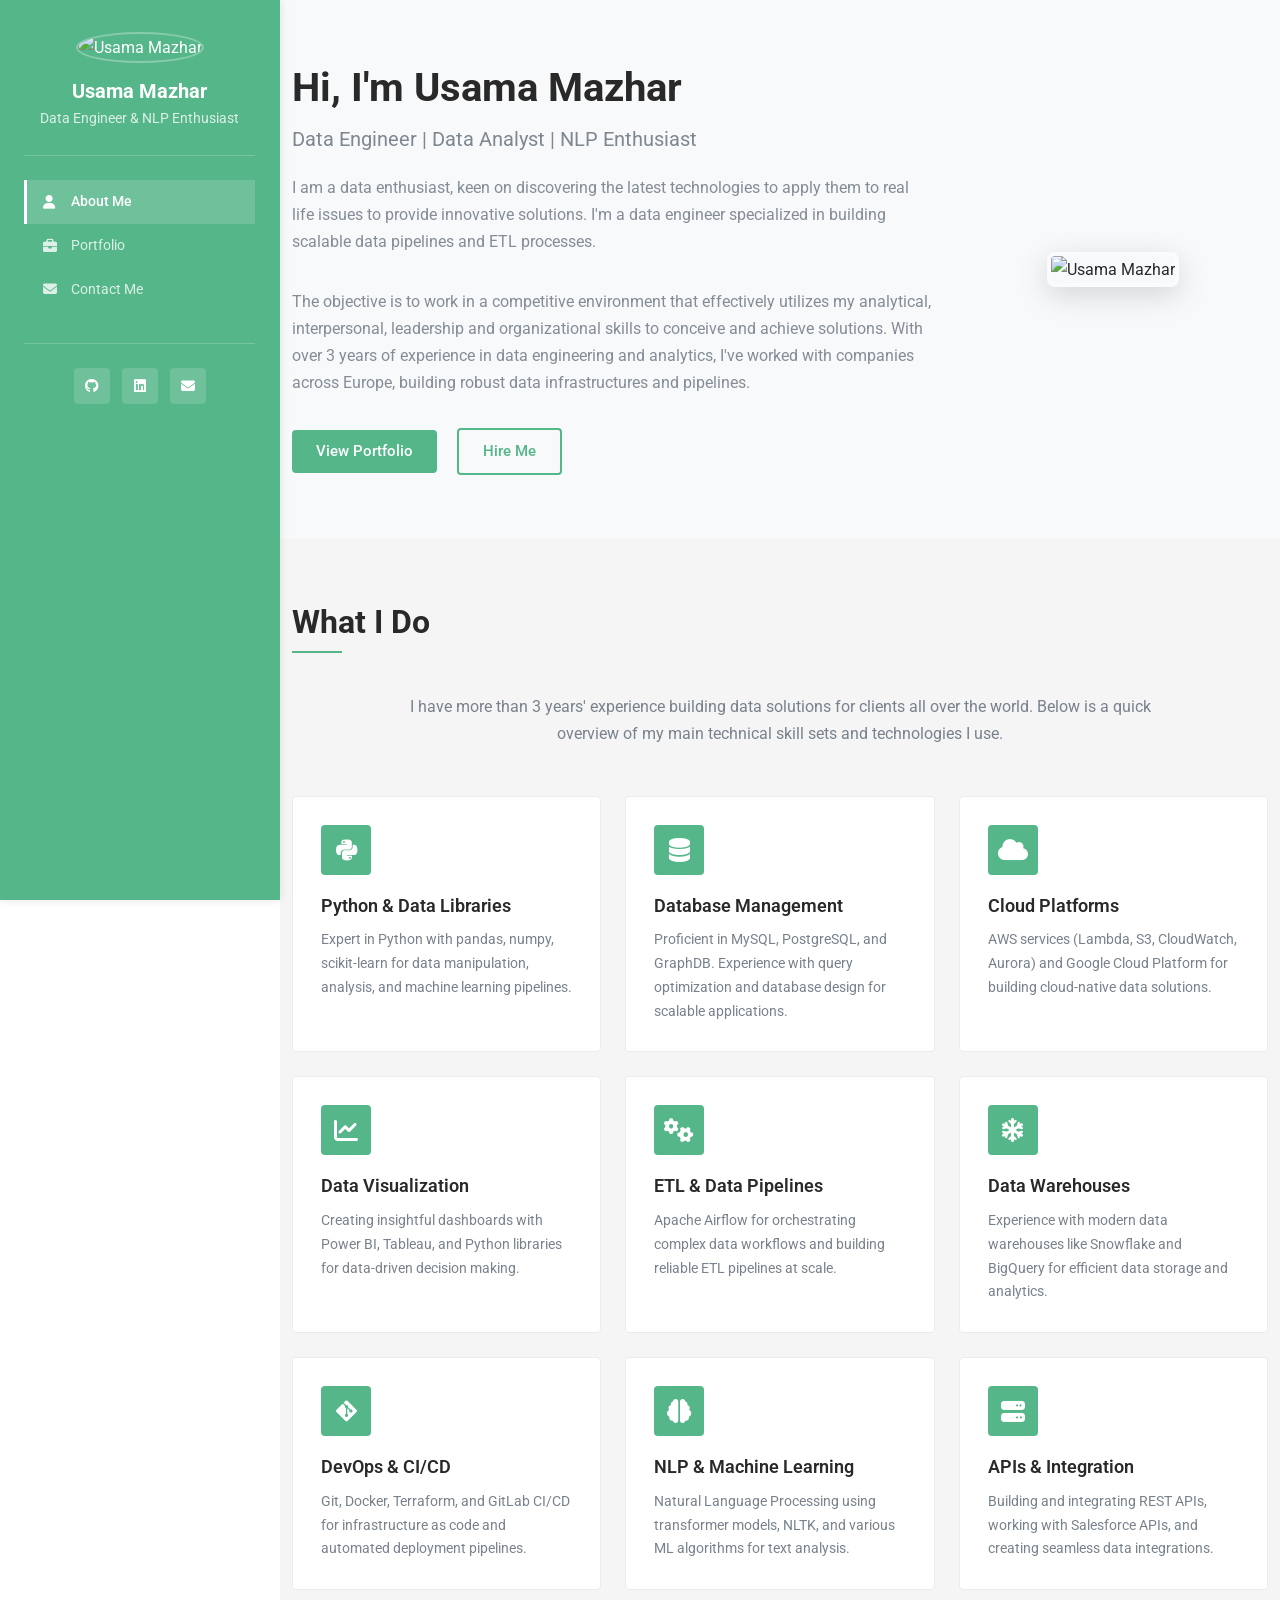
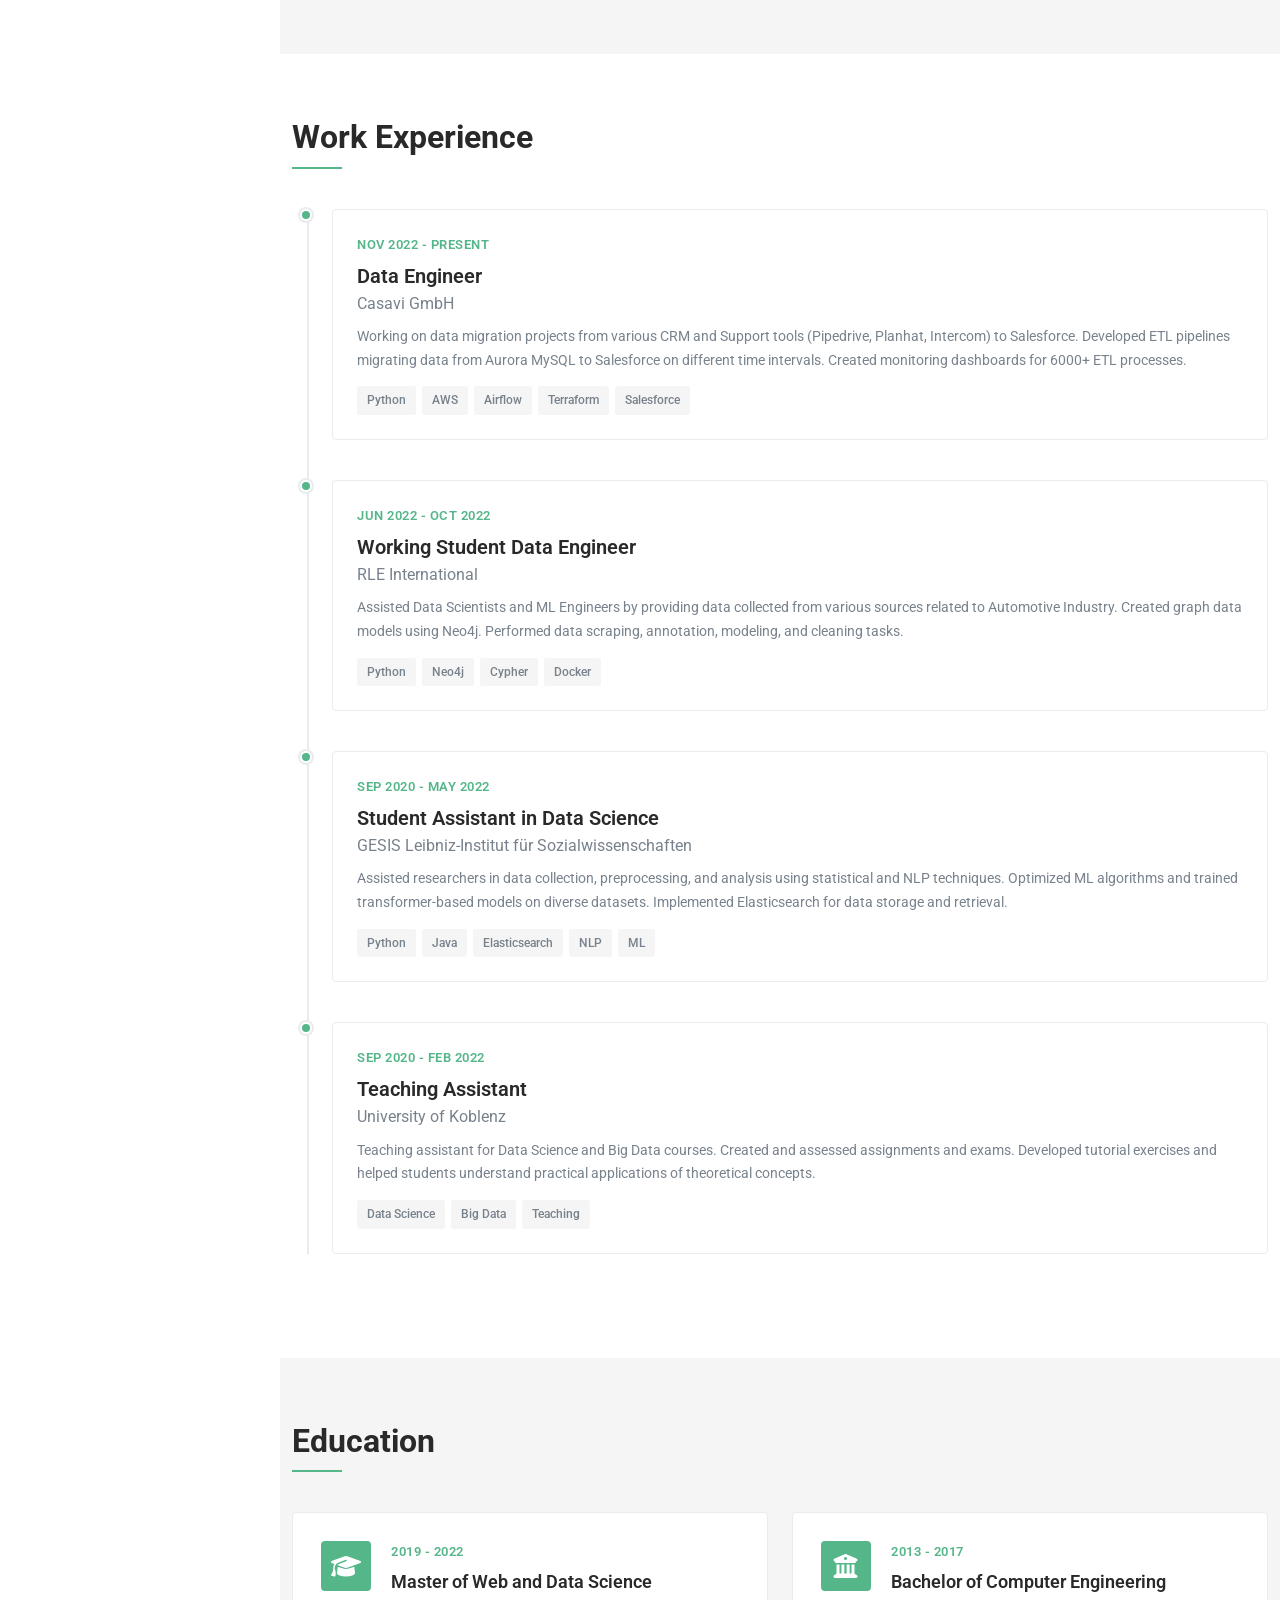
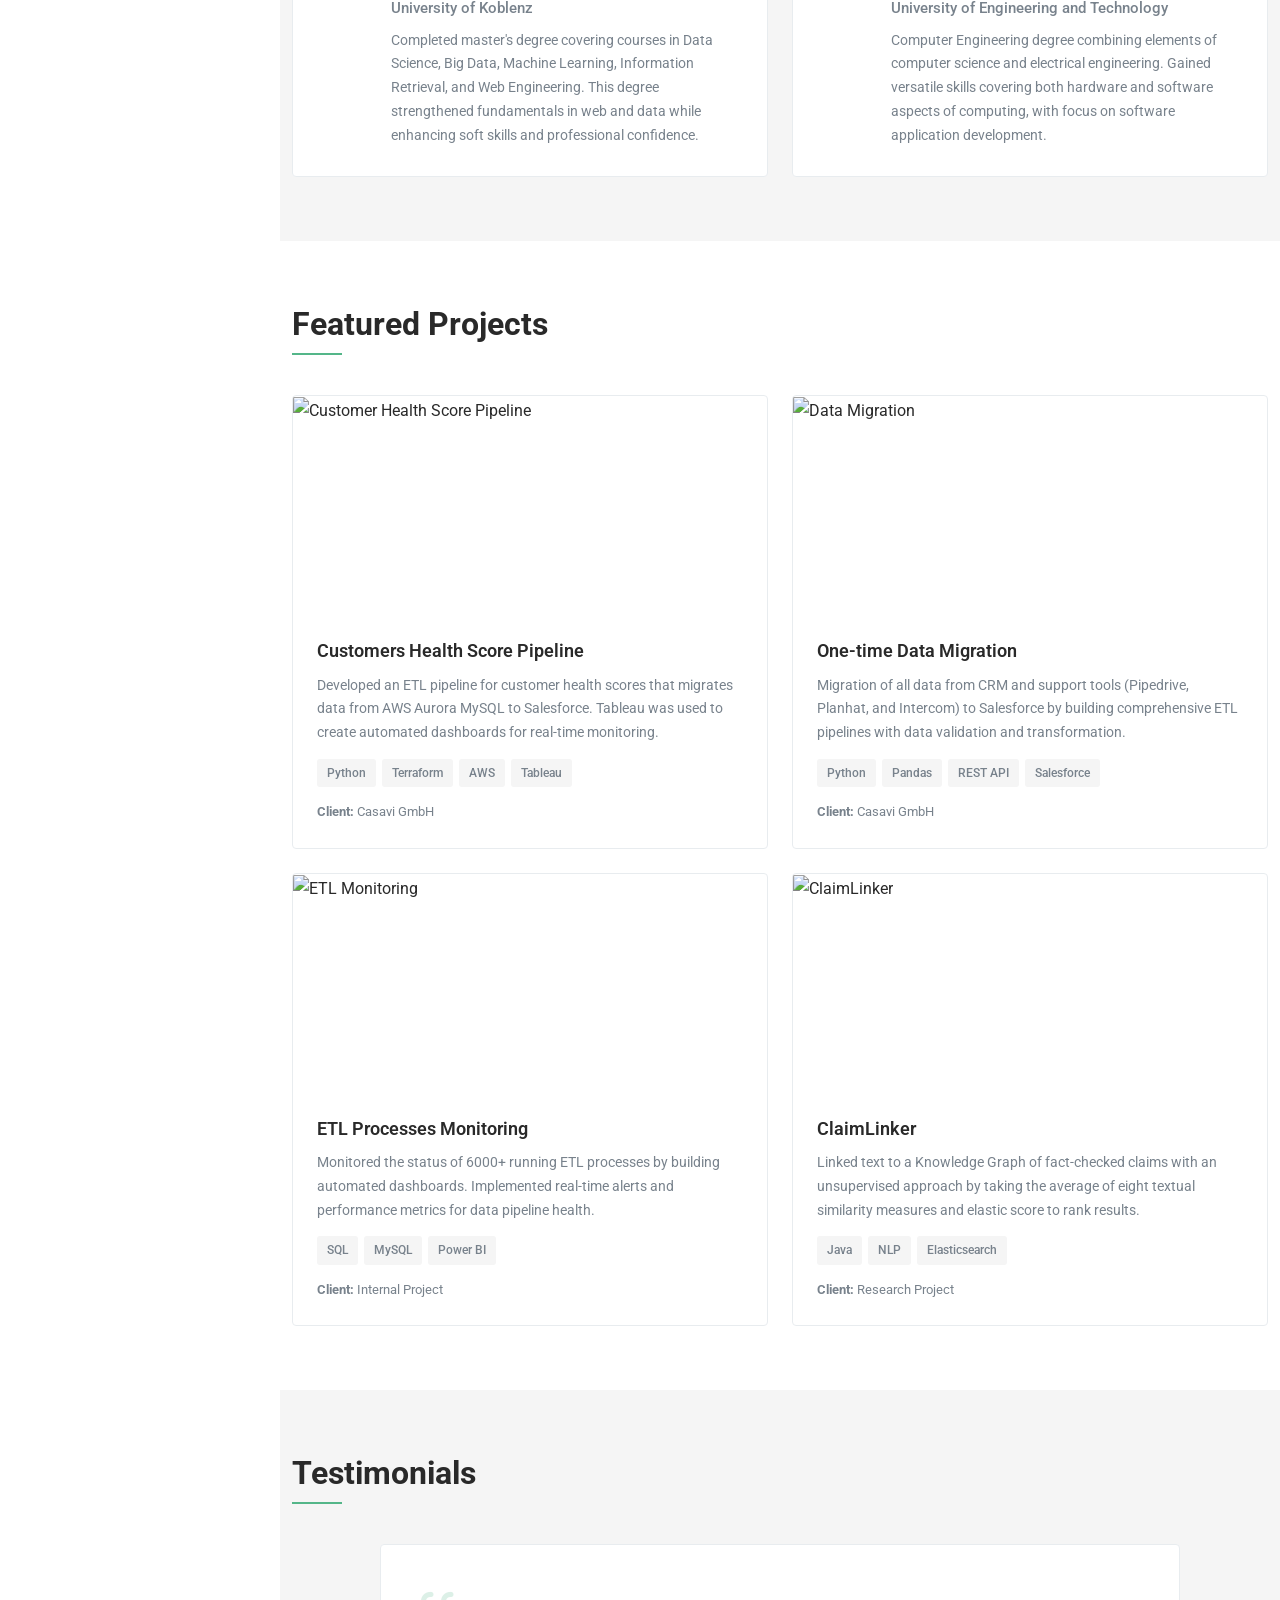
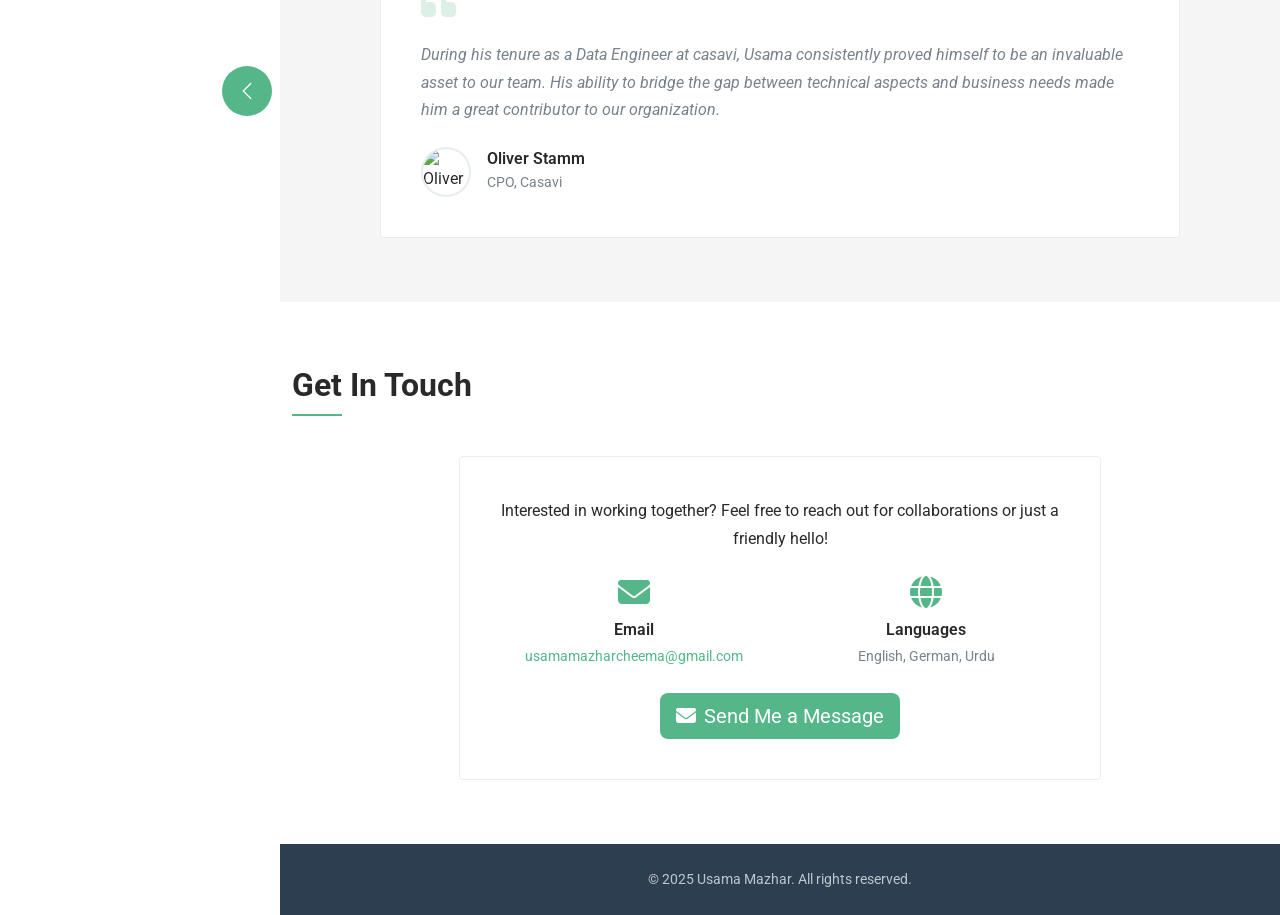
==== index.html @ 5b4e4981 "Update navigation: rename to Portfolio, create dedicated pages, change color scheme to teal sidebar " ====
<!DOCTYPE html>
<html lang="en">
<head>
    <meta charset="UTF-8">
    <meta http-equiv="X-UA-Compatible" content="IE=edge">
    <meta name="viewport" content="width=device-width, initial-scale=1.0">
    <title>Usama Mazhar - Data Engineer Portfolio</title>
    
    <!-- Google Fonts -->
    <link href="https://fonts.googleapis.com/css2?family=Roboto:wght@300;400;500;700&display=swap" rel="stylesheet">
    
    <!-- Font Awesome -->
    <link rel="stylesheet" href="https://cdnjs.cloudflare.com/ajax/libs/font-awesome/6.4.0/css/all.min.css">
    
    <!-- Bootstrap 5 -->
    <link href="https://cdn.jsdelivr.net/npm/bootstrap@5.3.0/dist/css/bootstrap.min.css" rel="stylesheet">
    
    <!-- Custom CSS -->
    <link href="css/devcard-style.css" rel="stylesheet">
</head>
<body>
    
    <!-- Sidebar -->
    <aside class="sidebar">
        <div class="sidebar-content">
            <div class="profile-section text-center">
                <img src="images/usama.jpeg" alt="Usama Mazhar" class="profile-img mb-3">
                <h1 class="profile-name">Usama Mazhar</h1>
                <p class="profile-tagline">Data Engineer & NLP Enthusiast</p>
            </div>
            
            <nav class="sidebar-nav">
                <ul class="nav flex-column">
                    <li class="nav-item">
                        <a class="nav-link active" href="index.html">
                            <i class="fas fa-user me-2"></i>About Me
                        </a>
                    </li>
                    <li class="nav-item">
                        <a class="nav-link" href="projects.html">
                            <i class="fas fa-briefcase me-2"></i>Portfolio
                        </a>
                    </li>
                    <li class="nav-item">
                        <a class="nav-link" href="contact.html">
                            <i class="fas fa-envelope me-2"></i>Contact Me
                        </a>
                    </li>
                </ul>
            </nav>
            
            <div class="sidebar-footer">
                <div class="social-links">
                    <a href="https://github.com/usamamazharcheema" target="_blank" class="social-link">
                        <i class="fab fa-github"></i>
                    </a>
                    <a href="https://linkedin.com/in/usamamazhar" target="_blank" class="social-link">
                        <i class="fab fa-linkedin"></i>
                    </a>
                    <a href="mailto:usamamazharcheema@gmail.com" class="social-link">
                        <i class="fas fa-envelope"></i>
                    </a>
                </div>
            </div>
        </div>
    </aside>
    
    <!-- Main Content -->
    <main class="main-content">
        
        <!-- Hero Section -->
        <section id="hero" class="hero-section">
            <div class="container">
                <div class="row align-items-center">
                    <div class="col-lg-8">
                        <h1 class="hero-title">Hi, I'm Usama Mazhar</h1>
                        <h2 class="hero-subtitle">Data Engineer | Data Analyst | NLP Enthusiast</h2>
                        <p class="hero-text">
                            I am a data enthusiast, keen on discovering the latest technologies to apply them to real life issues to provide innovative solutions. 
                            I'm a data engineer specialized in building scalable data pipelines and ETL processes. 
                        </p>
                        <p class="hero-text">
                            The objective is to work in a competitive environment that effectively utilizes my analytical, 
                            interpersonal, leadership and organizational skills to conceive and achieve solutions. 
                            With over 3 years of experience in data engineering and analytics, I've worked with companies 
                            across Europe, building robust data infrastructures and pipelines.
                        </p>
                        <div class="hero-buttons">
                            <a href="projects.html" class="btn btn-primary me-3">View Portfolio</a>
                            <a href="contact.html" class="btn btn-outline-primary">Hire Me</a>
                        </div>
                    </div>
                    <div class="col-lg-4 text-center">
                        <img src="images/usama.jpeg" alt="Usama Mazhar" class="hero-profile-img">
                    </div>
                </div>
            </div>
        </section>
        
        <!-- Skills Section -->
        <section id="skills" class="section-content bg-light">
            <div class="container">
                <h2 class="section-title">What I Do</h2>
                <p class="section-intro text-center mb-5">
                    I have more than 3 years' experience building data solutions for clients all over the world. 
                    Below is a quick overview of my main technical skill sets and technologies I use.
                </p>
                
                <div class="row g-4">
                    <!-- Skill Card 1 -->
                    <div class="col-md-6 col-lg-4">
                        <div class="skill-card">
                            <div class="skill-icon">
                                <i class="fab fa-python"></i>
                            </div>
                            <h4 class="skill-title">Python & Data Libraries</h4>
                            <p class="skill-desc">
                                Expert in Python with pandas, numpy, scikit-learn for data manipulation, analysis, 
                                and machine learning pipelines.
                            </p>
                        </div>
                    </div>
                    
                    <!-- Skill Card 2 -->
                    <div class="col-md-6 col-lg-4">
                        <div class="skill-card">
                            <div class="skill-icon">
                                <i class="fas fa-database"></i>
                            </div>
                            <h4 class="skill-title">Database Management</h4>
                            <p class="skill-desc">
                                Proficient in MySQL, PostgreSQL, and GraphDB. Experience with query optimization 
                                and database design for scalable applications.
                            </p>
                        </div>
                    </div>
                    
                    <!-- Skill Card 3 -->
                    <div class="col-md-6 col-lg-4">
                        <div class="skill-card">
                            <div class="skill-icon">
                                <i class="fas fa-cloud"></i>
                            </div>
                            <h4 class="skill-title">Cloud Platforms</h4>
                            <p class="skill-desc">
                                AWS services (Lambda, S3, CloudWatch, Aurora) and Google Cloud Platform for 
                                building cloud-native data solutions.
                            </p>
                        </div>
                    </div>
                    
                    <!-- Skill Card 4 -->
                    <div class="col-md-6 col-lg-4">
                        <div class="skill-card">
                            <div class="skill-icon">
                                <i class="fas fa-chart-line"></i>
                            </div>
                            <h4 class="skill-title">Data Visualization</h4>
                            <p class="skill-desc">
                                Creating insightful dashboards with Power BI, Tableau, and Python libraries 
                                for data-driven decision making.
                            </p>
                        </div>
                    </div>
                    
                    <!-- Skill Card 5 -->
                    <div class="col-md-6 col-lg-4">
                        <div class="skill-card">
                            <div class="skill-icon">
                                <i class="fas fa-cogs"></i>
                            </div>
                            <h4 class="skill-title">ETL & Data Pipelines</h4>
                            <p class="skill-desc">
                                Apache Airflow for orchestrating complex data workflows and building reliable 
                                ETL pipelines at scale.
                            </p>
                        </div>
                    </div>
                    
                    <!-- Skill Card 6 -->
                    <div class="col-md-6 col-lg-4">
                        <div class="skill-card">
                            <div class="skill-icon">
                                <i class="fas fa-snowflake"></i>
                            </div>
                            <h4 class="skill-title">Data Warehouses</h4>
                            <p class="skill-desc">
                                Experience with modern data warehouses like Snowflake and BigQuery for 
                                efficient data storage and analytics.
                            </p>
                        </div>
                    </div>
                    
                    <!-- Skill Card 7 -->
                    <div class="col-md-6 col-lg-4">
                        <div class="skill-card">
                            <div class="skill-icon">
                                <i class="fab fa-git-alt"></i>
                            </div>
                            <h4 class="skill-title">DevOps & CI/CD</h4>
                            <p class="skill-desc">
                                Git, Docker, Terraform, and GitLab CI/CD for infrastructure as code and 
                                automated deployment pipelines.
                            </p>
                        </div>
                    </div>
                    
                    <!-- Skill Card 8 -->
                    <div class="col-md-6 col-lg-4">
                        <div class="skill-card">
                            <div class="skill-icon">
                                <i class="fas fa-brain"></i>
                            </div>
                            <h4 class="skill-title">NLP & Machine Learning</h4>
                            <p class="skill-desc">
                                Natural Language Processing using transformer models, NLTK, and various ML 
                                algorithms for text analysis.
                            </p>
                        </div>
                    </div>
                    
                    <!-- Skill Card 9 -->
                    <div class="col-md-6 col-lg-4">
                        <div class="skill-card">
                            <div class="skill-icon">
                                <i class="fas fa-server"></i>
                            </div>
                            <h4 class="skill-title">APIs & Integration</h4>
                            <p class="skill-desc">
                                Building and integrating REST APIs, working with Salesforce APIs, and 
                                creating seamless data integrations.
                            </p>
                        </div>
                    </div>
                </div>
            </div>
        </section>
        
        <!-- Experience Section -->
        <section id="experience" class="section-content">
            <div class="container">
                <h2 class="section-title">Work Experience</h2>
                
                <div class="timeline">
                    <!-- Experience 1 -->
                    <div class="timeline-item">
                        <div class="timeline-marker"></div>
                        <div class="timeline-content">
                            <div class="timeline-date">Nov 2022 - Present</div>
                            <h4 class="timeline-title">Data Engineer</h4>
                            <h5 class="timeline-company">Casavi GmbH</h5>
                            <p class="timeline-desc">
                                Working on data migration projects from various CRM and Support tools (Pipedrive, Planhat, Intercom) 
                                to Salesforce. Developed ETL pipelines migrating data from Aurora MySQL to Salesforce on different 
                                time intervals. Created monitoring dashboards for 6000+ ETL processes.
                            </p>
                            <div class="timeline-tech">
                                <span class="tech-badge">Python</span>
                                <span class="tech-badge">AWS</span>
                                <span class="tech-badge">Airflow</span>
                                <span class="tech-badge">Terraform</span>
                                <span class="tech-badge">Salesforce</span>
                            </div>
                        </div>
                    </div>
                    
                    <!-- Experience 2 -->
                    <div class="timeline-item">
                        <div class="timeline-marker"></div>
                        <div class="timeline-content">
                            <div class="timeline-date">Jun 2022 - Oct 2022</div>
                            <h4 class="timeline-title">Working Student Data Engineer</h4>
                            <h5 class="timeline-company">RLE International</h5>
                            <p class="timeline-desc">
                                Assisted Data Scientists and ML Engineers by providing data collected from various sources related 
                                to Automotive Industry. Created graph data models using Neo4j. Performed data scraping, annotation, 
                                modeling, and cleaning tasks.
                            </p>
                            <div class="timeline-tech">
                                <span class="tech-badge">Python</span>
                                <span class="tech-badge">Neo4j</span>
                                <span class="tech-badge">Cypher</span>
                                <span class="tech-badge">Docker</span>
                            </div>
                        </div>
                    </div>
                    
                    <!-- Experience 3 -->
                    <div class="timeline-item">
                        <div class="timeline-marker"></div>
                        <div class="timeline-content">
                            <div class="timeline-date">Sep 2020 - May 2022</div>
                            <h4 class="timeline-title">Student Assistant in Data Science</h4>
                            <h5 class="timeline-company">GESIS Leibniz-Institut für Sozialwissenschaften</h5>
                            <p class="timeline-desc">
                                Assisted researchers in data collection, preprocessing, and analysis using statistical and NLP techniques. 
                                Optimized ML algorithms and trained transformer-based models on diverse datasets. Implemented 
                                Elasticsearch for data storage and retrieval.
                            </p>
                            <div class="timeline-tech">
                                <span class="tech-badge">Python</span>
                                <span class="tech-badge">Java</span>
                                <span class="tech-badge">Elasticsearch</span>
                                <span class="tech-badge">NLP</span>
                                <span class="tech-badge">ML</span>
                            </div>
                        </div>
                    </div>
                    
                    <!-- Experience 4 -->
                    <div class="timeline-item">
                        <div class="timeline-marker"></div>
                        <div class="timeline-content">
                            <div class="timeline-date">Sep 2020 - Feb 2022</div>
                            <h4 class="timeline-title">Teaching Assistant</h4>
                            <h5 class="timeline-company">University of Koblenz</h5>
                            <p class="timeline-desc">
                                Teaching assistant for Data Science and Big Data courses. Created and assessed assignments and exams. 
                                Developed tutorial exercises and helped students understand practical applications of theoretical concepts.
                            </p>
                            <div class="timeline-tech">
                                <span class="tech-badge">Data Science</span>
                                <span class="tech-badge">Big Data</span>
                                <span class="tech-badge">Teaching</span>
                            </div>
                        </div>
                    </div>
                </div>
            </div>
        </section>
        
        <!-- Education Section -->
        <section id="education" class="section-content bg-light">
            <div class="container">
                <h2 class="section-title">Education</h2>
                
                <div class="row g-4">
                    <!-- Education 1 -->
                    <div class="col-lg-6">
                        <div class="education-card">
                            <div class="education-icon">
                                <i class="fas fa-graduation-cap"></i>
                            </div>
                            <div class="education-content">
                                <div class="education-date">2019 - 2022</div>
                                <h4 class="education-degree">Master of Web and Data Science</h4>
                                <h5 class="education-school">University of Koblenz</h5>
                                <p class="education-desc">
                                    Completed master's degree covering courses in Data Science, Big Data, Machine Learning, 
                                    Information Retrieval, and Web Engineering. This degree strengthened fundamentals in web 
                                    and data while enhancing soft skills and professional confidence.
                                </p>
                            </div>
                        </div>
                    </div>
                    
                    <!-- Education 2 -->
                    <div class="col-lg-6">
                        <div class="education-card">
                            <div class="education-icon">
                                <i class="fas fa-university"></i>
                            </div>
                            <div class="education-content">
                                <div class="education-date">2013 - 2017</div>
                                <h4 class="education-degree">Bachelor of Computer Engineering</h4>
                                <h5 class="education-school">University of Engineering and Technology</h5>
                                <p class="education-desc">
                                    Computer Engineering degree combining elements of computer science and electrical engineering. 
                                    Gained versatile skills covering both hardware and software aspects of computing, with focus 
                                    on software application development.
                                </p>
                            </div>
                        </div>
                    </div>
                </div>
            </div>
        </section>
        
        <!-- Projects Section -->
        <section id="projects" class="section-content">
            <div class="container">
                <h2 class="section-title">Featured Projects</h2>
                
                <div class="row g-4">
                    <!-- Project 1 -->
                    <div class="col-lg-6">
                        <div class="project-card">
                            <div class="project-image">
                                <img src="images/project-1.jpg" alt="Customer Health Score Pipeline">
                            </div>
                            <div class="project-content">
                                <h4 class="project-title">Customers Health Score Pipeline</h4>
                                <p class="project-desc">
                                    Developed an ETL pipeline for customer health scores that migrates data from AWS Aurora MySQL 
                                    to Salesforce. Tableau was used to create automated dashboards for real-time monitoring.
                                </p>
                                <div class="project-tech">
                                    <span class="tech-badge">Python</span>
                                    <span class="tech-badge">Terraform</span>
                                    <span class="tech-badge">AWS</span>
                                    <span class="tech-badge">Tableau</span>
                                </div>
                                <p class="project-client"><strong>Client:</strong> Casavi GmbH</p>
                            </div>
                        </div>
                    </div>
                    
                    <!-- Project 2 -->
                    <div class="col-lg-6">
                        <div class="project-card">
                            <div class="project-image">
                                <img src="images/project-2.jpg" alt="Data Migration">
                            </div>
                            <div class="project-content">
                                <h4 class="project-title">One-time Data Migration</h4>
                                <p class="project-desc">
                                    Migration of all data from CRM and support tools (Pipedrive, Planhat, and Intercom) to 
                                    Salesforce by building comprehensive ETL pipelines with data validation and transformation.
                                </p>
                                <div class="project-tech">
                                    <span class="tech-badge">Python</span>
                                    <span class="tech-badge">Pandas</span>
                                    <span class="tech-badge">REST API</span>
                                    <span class="tech-badge">Salesforce</span>
                                </div>
                                <p class="project-client"><strong>Client:</strong> Casavi GmbH</p>
                            </div>
                        </div>
                    </div>
                    
                    <!-- Project 3 -->
                    <div class="col-lg-6">
                        <div class="project-card">
                            <div class="project-image">
                                <img src="images/project-3.jpg" alt="ETL Monitoring">
                            </div>
                            <div class="project-content">
                                <h4 class="project-title">ETL Processes Monitoring</h4>
                                <p class="project-desc">
                                    Monitored the status of 6000+ running ETL processes by building automated dashboards. 
                                    Implemented real-time alerts and performance metrics for data pipeline health.
                                </p>
                                <div class="project-tech">
                                    <span class="tech-badge">SQL</span>
                                    <span class="tech-badge">MySQL</span>
                                    <span class="tech-badge">Power BI</span>
                                </div>
                                <p class="project-client"><strong>Client:</strong> Internal Project</p>
                            </div>
                        </div>
                    </div>
                    
                    <!-- Project 4 -->
                    <div class="col-lg-6">
                        <div class="project-card">
                            <div class="project-image">
                                <img src="images/project-4.jpg" alt="ClaimLinker">
                            </div>
                            <div class="project-content">
                                <h4 class="project-title">ClaimLinker</h4>
                                <p class="project-desc">
                                    Linked text to a Knowledge Graph of fact-checked claims with an unsupervised approach by 
                                    taking the average of eight textual similarity measures and elastic score to rank results.
                                </p>
                                <div class="project-tech">
                                    <span class="tech-badge">Java</span>
                                    <span class="tech-badge">NLP</span>
                                    <span class="tech-badge">Elasticsearch</span>
                                </div>
                                <p class="project-client"><strong>Client:</strong> Research Project</p>
                            </div>
                        </div>
                    </div>
                </div>
            </div>
        </section>
        
        <!-- Testimonials Section -->
        <section id="testimonials" class="section-content bg-light">
            <div class="container">
                <h2 class="section-title">Testimonials</h2>
                
                <div id="testimonialCarousel" class="carousel slide" data-bs-ride="carousel">
                    <div class="carousel-inner">
                        <!-- Testimonial 1 -->
                        <div class="carousel-item active">
                            <div class="testimonial-card">
                                <div class="testimonial-content">
                                    <i class="fas fa-quote-left quote-icon"></i>
                                    <p class="testimonial-text">
                                        During his tenure as a Data Engineer at casavi, Usama consistently proved himself to be 
                                        an invaluable asset to our team. His ability to bridge the gap between technical aspects 
                                        and business needs made him a great contributor to our organization.
                                    </p>
                                    <div class="testimonial-author">
                                        <img src="images/reference-image-1.jpg" alt="Oliver Stamm" class="author-img">
                                        <div class="author-info">
                                            <h5 class="author-name">Oliver Stamm</h5>
                                            <p class="author-title">CPO, Casavi</p>
                                        </div>
                                    </div>
                                </div>
                            </div>
                        </div>
                        
                        <!-- Testimonial 2 -->
                        <div class="carousel-item">
                            <div class="testimonial-card">
                                <div class="testimonial-content">
                                    <i class="fas fa-quote-left quote-icon"></i>
                                    <p class="testimonial-text">
                                        I greatly enjoyed our time together, as Usama is a very pleasant and positive person, 
                                        a reliable and hard working team member and a knowledgeable and flexible data engineer. 
                                        He quickly picked up all the topics and performed one time data migrations as well as 
                                        created permanent data pipelines.
                                    </p>
                                    <div class="testimonial-author">
                                        <img src="images/reference-image-2.jpg" alt="Marcel Pierry" class="author-img">
                                        <div class="author-info">
                                            <h5 class="author-name">Marcel Pierry</h5>
                                            <p class="author-title">Head of Engineering, Casavi</p>
                                        </div>
                                    </div>
                                </div>
                            </div>
                        </div>
                        
                        <!-- Testimonial 3 -->
                        <div class="carousel-item">
                            <div class="testimonial-card">
                                <div class="testimonial-content">
                                    <i class="fas fa-quote-left quote-icon"></i>
                                    <p class="testimonial-text">
                                        I was particularly impressed by Usama's enthusiasm for learning new tools and structures. 
                                        His expertise in API pipelines, Python programming, and AWS utilization significantly 
                                        expanded my own understanding of these technologies.
                                    </p>
                                    <div class="testimonial-author">
                                        <img src="images/reference-image-3.jpg" alt="Martina Speer" class="author-img">
                                        <div class="author-info">
                                            <h5 class="author-name">Martina Speer</h5>
                                            <p class="author-title">Senior Business Automation Specialist, Casavi</p>
                                        </div>
                                    </div>
                                </div>
                            </div>
                        </div>
                    </div>
                    
                    <button class="carousel-control-prev" type="button" data-bs-target="#testimonialCarousel" data-bs-slide="prev">
                        <span class="carousel-control-prev-icon" aria-hidden="true"></span>
                        <span class="visually-hidden">Previous</span>
                    </button>
                    <button class="carousel-control-next" type="button" data-bs-target="#testimonialCarousel" data-bs-slide="next">
                        <span class="carousel-control-next-icon" aria-hidden="true"></span>
                        <span class="visually-hidden">Next</span>
                    </button>
                </div>
            </div>
        </section>
        
        <!-- Contact Section -->
        <section id="contact" class="section-content">
            <div class="container">
                <h2 class="section-title">Get In Touch</h2>
                
                <div class="row justify-content-center">
                    <div class="col-lg-8">
                        <div class="contact-card">
                            <p class="text-center mb-4">
                                Interested in working together? Feel free to reach out for collaborations or just a friendly hello!
                            </p>
                            
                            <div class="row g-4 justify-content-center">
                                <div class="col-md-6">
                                    <div class="contact-item">
                                        <i class="fas fa-envelope contact-icon"></i>
                                        <h5>Email</h5>
                                        <p><a href="mailto:usamamazharcheema@gmail.com">usamamazharcheema@gmail.com</a></p>
                                    </div>
                                </div>
                                
                                <div class="col-md-6">
                                    <div class="contact-item">
                                        <i class="fas fa-globe contact-icon"></i>
                                        <h5>Languages</h5>
                                        <p>English, German, Urdu</p>
                                    </div>
                                </div>
                            </div>
                            
                            <div class="text-center mt-4">
                                <a href="contact.html" target="_blank" class="btn btn-primary btn-lg">
                                    <i class="fas fa-envelope me-2"></i>Send Me a Message
                                </a>
                            </div>
                        </div>
                    </div>
                </div>
            </div>
        </section>
        
        <!-- Footer -->
        <footer class="footer">
            <div class="container">
                <div class="text-center">
                    <p class="mb-0">&copy; 2025 Usama Mazhar. All rights reserved.</p>
                </div>
            </div>
        </footer>
        
    </main>
    
    <!-- Mobile Menu Toggle -->
    <button class="mobile-menu-toggle d-lg-none" id="mobileMenuToggle">
        <i class="fas fa-bars"></i>
    </button>
    
    <!-- Bootstrap JS -->
    <script src="https://cdn.jsdelivr.net/npm/bootstrap@5.3.0/dist/js/bootstrap.bundle.min.js"></script>
    
    <!-- Custom JS -->
    <script src="scripts/devcard-script.js"></script>
    
</body>
</html>
---- css/devcard-style.css ----
/* ========================================
   DevCard Style - Modern Portfolio Theme
   ======================================== */

:root {
    --primary-color: #54B689;
    --secondary-color: #45a074;
    --dark-color: #2c3e50;
    --text-dark: #292929;
    --text-muted: #78828c;
    --bg-light: #f5f5f5;
    --white: #ffffff;
    --border-color: #e8ecef;
    --sidebar-width: 280px;
    --transition: all 0.3s ease;
}

* {
    margin: 0;
    padding: 0;
    box-sizing: border-box;
}

body {
    font-family: 'Roboto', sans-serif;
    color: var(--text-dark);
    line-height: 1.7;
    overflow-x: hidden;
    font-size: 16px;
}

/* ========================================
   Sidebar Styles
   ======================================== */

.sidebar {
    position: fixed;
    left: 0;
    top: 0;
    width: var(--sidebar-width);
    height: 100vh;
    background: var(--primary-color);
    color: var(--white);
    z-index: 1000;
    overflow-y: auto;
    transition: transform 0.3s ease;
    border-right: 1px solid var(--primary-color);
    box-shadow: 0 0 10px rgba(0,0,0,0.1);
}

.sidebar-content {
    padding: 2rem 1.5rem;
}

.profile-section {
    text-align: center;
    padding-bottom: 1.5rem;
    border-bottom: 1px solid rgba(255, 255, 255, 0.2);
    margin-bottom: 1.5rem;
}

.profile-img {
    width: 100px;
    height: 100px;
    border-radius: 50%;
    object-fit: cover;
    border: 2px solid rgba(255, 255, 255, 0.3);
}

.profile-name {
    font-size: 1.25rem;
    font-weight: 700;
    margin-bottom: 0.25rem;
    color: var(--white);
}

.profile-tagline {
    font-size: 0.875rem;
    color: rgba(255, 255, 255, 0.8);
    margin: 0;
    font-weight: 400;
}

/* Sidebar Navigation */
.sidebar-nav {
    margin-bottom: 2rem;
}

.sidebar-nav .nav-link {
    color: rgba(255, 255, 255, 0.8);
    padding: 0.625rem 1rem;
    border-radius: 0;
    transition: var(--transition);
    font-size: 0.875rem;
    display: flex;
    align-items: center;
    font-weight: 400;
    border-left: 3px solid transparent;
}

.sidebar-nav .nav-link:hover {
    background: rgba(255, 255, 255, 0.1);
    color: var(--white);
}

.sidebar-nav .nav-link.active {
    background: rgba(255, 255, 255, 0.15);
    color: var(--white);
    border-left-color: var(--white);
    font-weight: 500;
}

.sidebar-nav .nav-link i {
    width: 20px;
    font-size: 0.875rem;
}

/* Social Links */
.sidebar-footer {
    margin-top: 2rem;
    padding-top: 1.5rem;
    border-top: 1px solid rgba(255, 255, 255, 0.2);
}

.social-links {
    display: flex;
    justify-content: center;
    gap: 0.75rem;
}

.social-link {
    width: 36px;
    height: 36px;
    border-radius: 4px;
    background: rgba(255, 255, 255, 0.15);
    display: flex;
    align-items: center;
    justify-content: center;
    color: var(--white);
    transition: var(--transition);
    text-decoration: none;
    font-size: 0.875rem;
}

.social-link:hover {
    background: rgba(255, 255, 255, 0.25);
    color: var(--white);
    color: var(--white);
    transform: translateY(-2px);
}

/* ========================================
   Main Content Styles
   ======================================== */

.main-content {
    margin-left: var(--sidebar-width);
    min-height: 100vh;
}

/* Hero Section */
.hero-section {
    background: #f8f9fa;
    color: var(--text-dark);
    padding: 4rem 0;
    min-height: 450px;
    display: flex;
    align-items: center;
}

.hero-title {
    font-size: 2.5rem;
    font-weight: 700;
    margin-bottom: 0.75rem;
    line-height: 1.2;
    color: var(--text-dark);
}

.hero-subtitle {
    font-size: 1.25rem;
    font-weight: 400;
    margin-bottom: 1.25rem;
    opacity: 0.95;
    line-height: 1.5;
    color: var(--text-muted);
}

.hero-text {
    font-size: 1rem;
    margin-bottom: 2rem;
    opacity: 0.9;
    line-height: 1.7;
    color: var(--text-muted);
}

.hero-buttons .btn {
    padding: 0.625rem 1.5rem;
    font-size: 0.9375rem;
    border-radius: 4px;
    transition: var(--transition);
    font-weight: 500;
}

.btn-primary {
    background: var(--primary-color);
    color: var(--white);
    border: none;
}

.btn-primary:hover {
    background: #3d9970;
    color: var(--white);
    transform: translateY(-2px);
    box-shadow: 0 4px 12px rgba(84, 182, 137, 0.3);
}

.btn-outline-primary {
    background: transparent;
    color: var(--primary-color);
    border: 2px solid var(--primary-color);
}

.btn-outline-primary:hover {
    background: var(--primary-color);
    color: var(--white);
    border-color: var(--primary-color);
}

/* Hero Profile Image */
.hero-profile-img {
    max-width: 300px;
    width: 100%;
    border-radius: 8px;
    box-shadow: 0 8px 30px rgba(0, 0, 0, 0.15);
    border: 4px solid rgba(255, 255, 255, 0.3);
}

/* Section Styles */
.section-content {
    padding: 4rem 0;
}

.section-title {
    font-size: 2rem;
    font-weight: 700;
    margin-bottom: 2.5rem;
    position: relative;
    padding-bottom: 0.75rem;
    color: var(--text-dark);
}

.section-title::after {
    content: '';
    position: absolute;
    left: 0;
    bottom: 0;
    width: 50px;
    height: 2px;
    background: var(--primary-color);
}

.section-intro {
    font-size: 1rem;
    color: var(--text-muted);
    max-width: 800px;
    margin: 0 auto 2.5rem;
    line-height: 1.7;
}

/* About Section */
.lead {
    font-size: 1.125rem;
    font-weight: 400;
    color: var(--text-dark);
    margin-bottom: 1.25rem;
    line-height: 1.7;
}

.info-card {
    background: var(--white);
    border: 1px solid var(--border-color);
    border-radius: 4px;
    padding: 1.5rem;
    box-shadow: none;
}

.info-title {
    font-size: 1.125rem;
    font-weight: 600;
    margin-bottom: 1.25rem;
    color: var(--text-dark);
}

.info-list {
    list-style: none;
    padding: 0;
    margin: 0;
}

.info-list li {
    padding: 0.5rem 0;
    border-bottom: 1px solid var(--border-color);
    font-size: 0.875rem;
    color: var(--text-muted);
}

.info-list li:last-child {
    border-bottom: none;
}

.info-list li strong {
    color: var(--text-dark);
    font-weight: 600;
}

/* Skills Section */
.skill-card {
    background: var(--white);
    padding: 1.75rem;
    border-radius: 4px;
    border: 1px solid var(--border-color);
    transition: var(--transition);
    height: 100%;
}

.skill-card:hover {
    transform: translateY(-3px);
    box-shadow: 0 4px 15px rgba(0, 0, 0, 0.08);
    border-color: var(--primary-color);
}

.skill-icon {
    width: 50px;
    height: 50px;
    border-radius: 4px;
    background: var(--primary-color);
    display: flex;
    align-items: center;
    justify-content: center;
    margin-bottom: 1.25rem;
}

.skill-icon i {
    font-size: 1.5rem;
    color: var(--white);
}

.skill-title {
    font-size: 1.125rem;
    font-weight: 600;
    margin-bottom: 0.75rem;
    color: var(--text-dark);
}

.skill-desc {
    font-size: 0.875rem;
    color: var(--text-muted);
    line-height: 1.7;
    margin: 0;
}

/* Timeline (Experience) */
.timeline {
    position: relative;
    padding-left: 40px;
}

.timeline::before {
    content: '';
    position: absolute;
    left: 15px;
    top: 0;
    bottom: 0;
    width: 2px;
    background: var(--border-color);
}

.timeline-item {
    position: relative;
    margin-bottom: 2.5rem;
}

.timeline-marker {
    position: absolute;
    left: -32px;
    top: 0;
    width: 12px;
    height: 12px;
    border-radius: 50%;
    background: var(--primary-color);
    border: 2px solid var(--white);
    box-shadow: 0 0 0 2px var(--border-color);
}

.timeline-content {
    background: var(--white);
    padding: 1.5rem;
    border-radius: 4px;
    border: 1px solid var(--border-color);
}

.timeline-date {
    color: var(--primary-color);
    font-weight: 600;
    font-size: 0.8125rem;
    margin-bottom: 0.5rem;
    text-transform: uppercase;
    letter-spacing: 0.5px;
}

.timeline-title {
    font-size: 1.25rem;
    font-weight: 600;
    margin-bottom: 0.375rem;
    color: var(--text-dark);
}

.timeline-company {
    font-size: 1rem;
    color: var(--text-muted);
    margin-bottom: 0.75rem;
    font-weight: 400;
}

.timeline-desc {
    color: var(--text-muted);
    line-height: 1.7;
    margin-bottom: 0.875rem;
    font-size: 0.875rem;
}

.timeline-tech {
    display: flex;
    flex-wrap: wrap;
    gap: 0.375rem;
}

.tech-badge {
    display: inline-block;
    padding: 0.25rem 0.625rem;
    background: var(--bg-light);
    color: var(--text-muted);
    border-radius: 3px;
    font-size: 0.75rem;
    font-weight: 500;
}

/* Education Cards */
.education-card {
    background: var(--white);
    border-radius: 4px;
    padding: 1.75rem;
    border: 1px solid var(--border-color);
    display: flex;
    gap: 1.25rem;
    height: 100%;
    transition: var(--transition);
}

.education-card:hover {
    transform: translateY(-3px);
    box-shadow: 0 4px 15px rgba(0, 0, 0, 0.08);
    border-color: var(--primary-color);
}

.education-icon {
    width: 50px;
    height: 50px;
    min-width: 50px;
    border-radius: 4px;
    background: var(--primary-color);
    display: flex;
    align-items: center;
    justify-content: center;
}

.education-icon i {
    font-size: 1.5rem;
    color: var(--white);
}

.education-date {
    color: var(--primary-color);
    font-weight: 600;
    font-size: 0.8125rem;
    margin-bottom: 0.5rem;
    text-transform: uppercase;
    letter-spacing: 0.5px;
}

.education-degree {
    font-size: 1.125rem;
    font-weight: 600;
    margin-bottom: 0.375rem;
    color: var(--text-dark);
}

.education-school {
    font-size: 0.9375rem;
    color: var(--text-muted);
    margin-bottom: 0.75rem;
}

.education-desc {
    font-size: 0.875rem;
    color: var(--text-muted);
    line-height: 1.7;
    margin: 0;
}

/* Project Cards */
.project-card {
    background: var(--white);
    border-radius: 4px;
    overflow: hidden;
    border: 1px solid var(--border-color);
    transition: var(--transition);
    height: 100%;
    display: flex;
    flex-direction: column;
}

.project-card:hover {
    transform: translateY(-3px);
    box-shadow: 0 4px 15px rgba(0, 0, 0, 0.08);
    border-color: var(--primary-color);
}

.project-image {
    width: 100%;
    height: 220px;
    overflow: hidden;
}

.project-image img {
    width: 100%;
    height: 100%;
    object-fit: cover;
    transition: var(--transition);
}

.project-card:hover .project-image img {
    transform: scale(1.05);
}

.project-content {
    padding: 1.5rem;
    flex: 1;
    display: flex;
    flex-direction: column;
}

.project-title {
    font-size: 1.125rem;
    font-weight: 600;
    margin-bottom: 0.75rem;
    color: var(--text-dark);
}

.project-desc {
    color: var(--text-muted);
    line-height: 1.7;
    margin-bottom: 0.875rem;
    flex: 1;
    font-size: 0.875rem;
}

.project-tech {
    display: flex;
    flex-wrap: wrap;
    gap: 0.375rem;
    margin-bottom: 0.875rem;
}

.project-client {
    font-size: 0.8125rem;
    color: var(--text-muted);
    margin: 0;
}

/* Testimonials */
.testimonial-card {
    background: var(--white);
    border-radius: 4px;
    padding: 2.5rem;
    max-width: 800px;
    margin: 0 auto;
    border: 1px solid var(--border-color);
}

.quote-icon {
    font-size: 2.5rem;
    color: var(--primary-color);
    opacity: 0.2;
    margin-bottom: 1rem;
}

.testimonial-text {
    font-size: 1rem;
    line-height: 1.7;
    color: var(--text-muted);
    margin-bottom: 1.5rem;
    font-style: italic;
}

.testimonial-author {
    display: flex;
    align-items: center;
    gap: 1rem;
}

.author-img {
    width: 50px;
    height: 50px;
    border-radius: 50%;
    object-fit: cover;
    border: 2px solid var(--border-color);
}

.author-name {
    font-size: 1rem;
    font-weight: 600;
    margin-bottom: 0.125rem;
    color: var(--text-dark);
}

.author-title {
    font-size: 0.875rem;
    color: var(--text-muted);
    margin: 0;
}

/* Carousel Controls */
.carousel-control-prev,
.carousel-control-next {
    width: 50px;
    height: 50px;
    background: var(--primary-color);
    border-radius: 50%;
    top: 50%;
    transform: translateY(-50%);
    opacity: 1;
}

.carousel-control-prev {
    left: -70px;
}

.carousel-control-next {
    right: -70px;
}

.carousel-control-prev:hover,
.carousel-control-next:hover {
    background: var(--secondary-color);
}

.carousel-control-prev-icon,
.carousel-control-next-icon {
    width: 20px;
    height: 20px;
}

/* Contact Section */
.contact-card {
    background: var(--white);
    border-radius: 4px;
    padding: 2.5rem;
    border: 1px solid var(--border-color);
}

.contact-item {
    text-align: center;
}

.contact-icon {
    font-size: 2rem;
    color: var(--primary-color);
    margin-bottom: 0.75rem;
}

.contact-item h5 {
    font-size: 1rem;
    font-weight: 600;
    margin-bottom: 0.375rem;
    color: var(--text-dark);
}

.contact-item p {
    color: var(--text-muted);
    margin: 0;
    font-size: 0.875rem;
}

.contact-item a {
    color: var(--primary-color);
    text-decoration: none;
    transition: var(--transition);
}

.contact-item a:hover {
    color: var(--secondary-color);
    text-decoration: underline;
}

/* Footer */
.footer {
    background: var(--dark-color);
    color: rgba(255,255,255,0.7);
    padding: 1.5rem 0;
    text-align: center;
}

.footer p {
    margin: 0;
    font-size: 0.875rem;
}

/* Mobile Menu Toggle */
.mobile-menu-toggle {
    position: fixed;
    bottom: 20px;
    right: 20px;
    width: 60px;
    height: 60px;
    border-radius: 50%;
    background: var(--primary-color);
    border: none;
    color: var(--white);
    font-size: 1.5rem;
    box-shadow: 0 4px 15px rgba(0, 0, 0, 0.3);
    z-index: 999;
    cursor: pointer;
    transition: var(--transition);
}

.mobile-menu-toggle:hover {
    background: var(--secondary-color);
    transform: scale(1.1);
}

/* ========================================
   Responsive Styles
   ======================================== */

@media (max-width: 991.98px) {
    .sidebar {
        transform: translateX(-100%);
    }
    
    .sidebar.active {
        transform: translateX(0);
    }
    
    .main-content {
        margin-left: 0;
    }
    
    .hero-title {
        font-size: 2rem;
    }
    
    .hero-subtitle {
        font-size: 1.25rem;
    }
    
    .hero-profile-img {
        max-width: 250px;
        margin-top: 2rem;
    }
    
    .section-title {
        font-size: 2rem;
    }
    
    .carousel-control-prev {
        left: -10px;
    }
    
    .carousel-control-next {
        right: -10px;
    }
}

@media (max-width: 767.98px) {
    .hero-section {
        padding: 3rem 0;
        min-height: 400px;
    }
    
    .hero-title {
        font-size: 1.75rem;
    }
    
    .hero-subtitle {
        font-size: 1.1rem;
    }
    
    .hero-profile-img {
        max-width: 200px;
        margin-top: 1.5rem;
    }
    
    .section-content {
        padding: 3rem 0;
    }
    
    .section-title {
        font-size: 1.75rem;
    }
    
    .timeline {
        padding-left: 30px;
    }
    
    .timeline::before {
        left: 10px;
    }
    
    .timeline-marker {
        left: -28px;
    }
    
    .education-card {
        flex-direction: column;
        text-align: center;
    }
    
    .education-icon {
        margin: 0 auto;
    }
    
    .testimonial-card {
        padding: 2rem;
    }
    
    .contact-card {
        padding: 2rem;
    }
}

/* Background Light */
.bg-light {
    background-color: var(--bg-light) !important;
}

/* Smooth Scrolling */
html {
    scroll-behavior: smooth;
    scroll-padding-top: 80px;
}

/* Custom Scrollbar */
::-webkit-scrollbar {
    width: 10px;
}

::-webkit-scrollbar-track {
    background: #f1f1f1;
}

::-webkit-scrollbar-thumb {
    background: var(--primary-color);
    border-radius: 5px;
}

::-webkit-scrollbar-thumb:hover {
    background: var(--secondary-color);
}

/* Fade In Animation */
.fade-in-element {
    opacity: 0;
    transform: translateY(30px);
    transition: opacity 0.6s ease, transform 0.6s ease;
}

.fade-in-visible {
    opacity: 1 !important;
    transform: translateY(0) !important;
}

/* Page Load */
body {
    opacity: 0;
    animation: fadeInPage 0.5s ease forwards;
}

@keyframes fadeInPage {
    to {
        opacity: 1;
    }
}
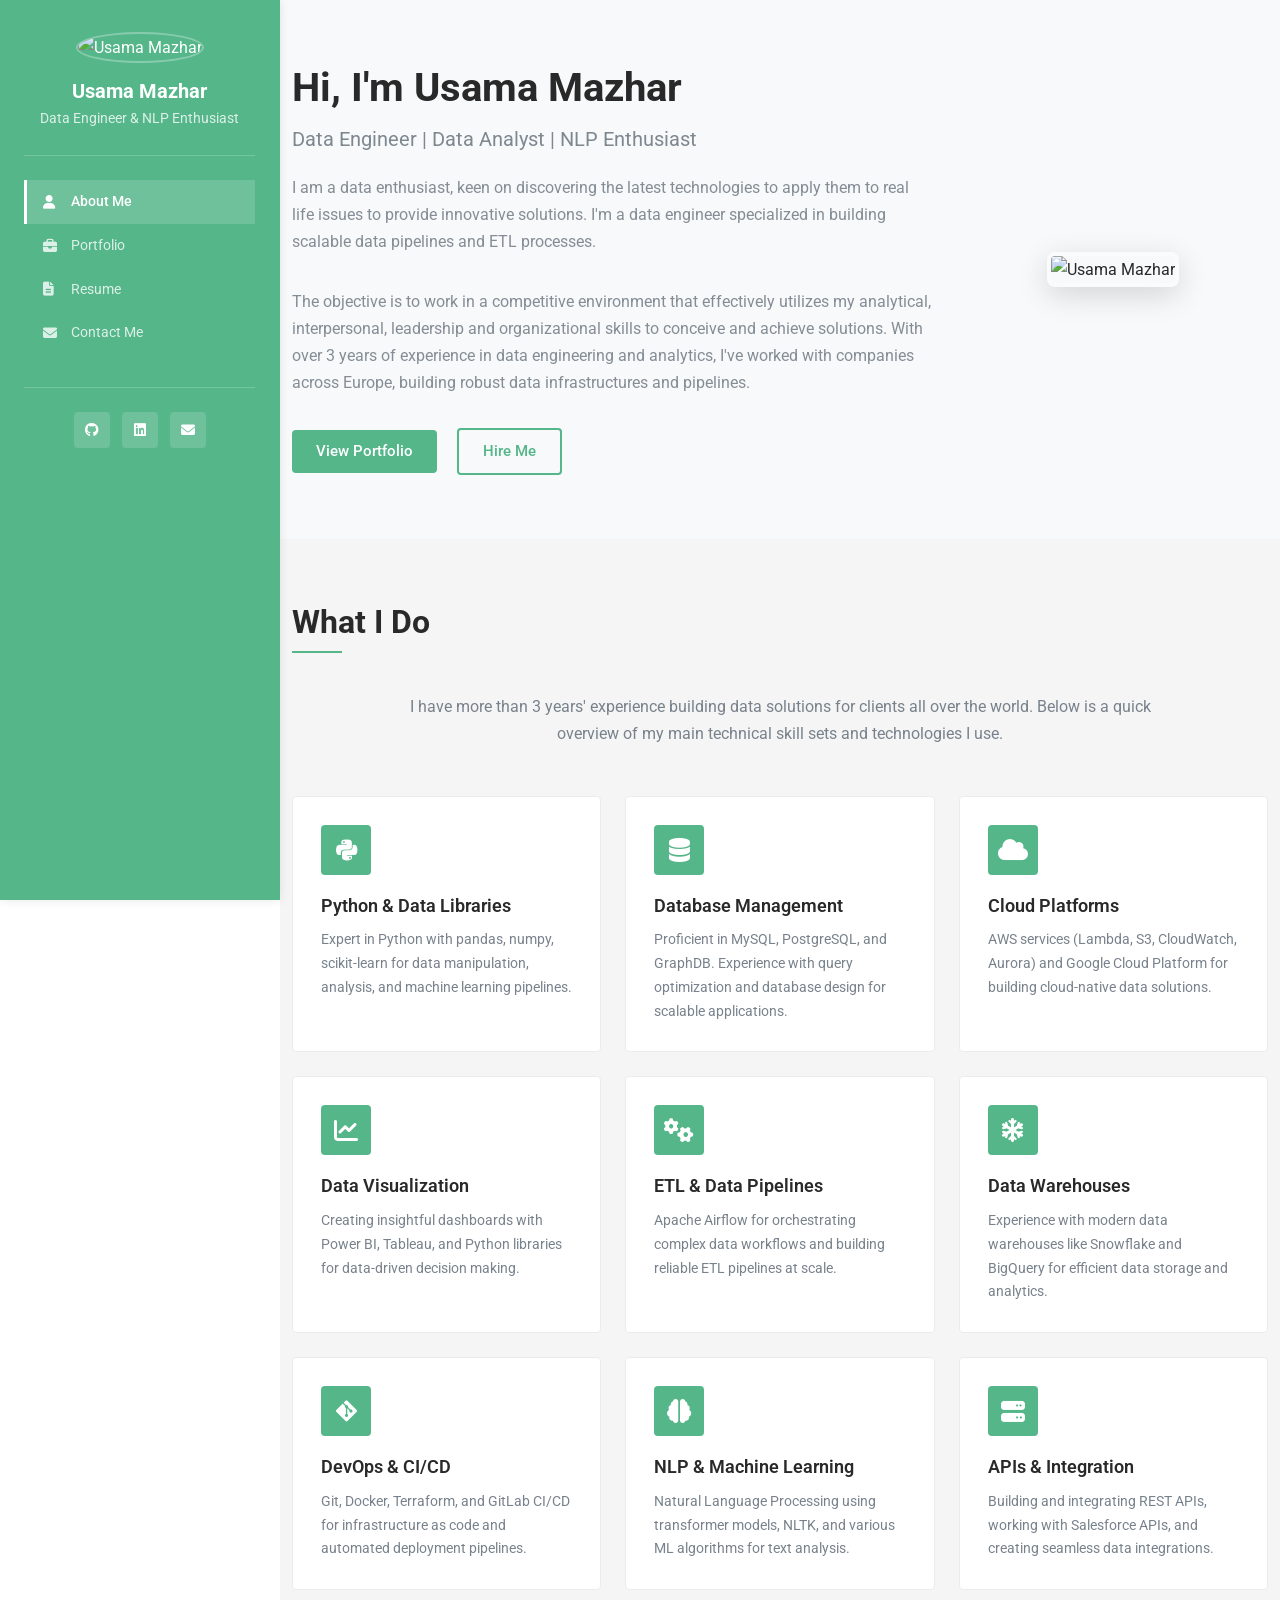
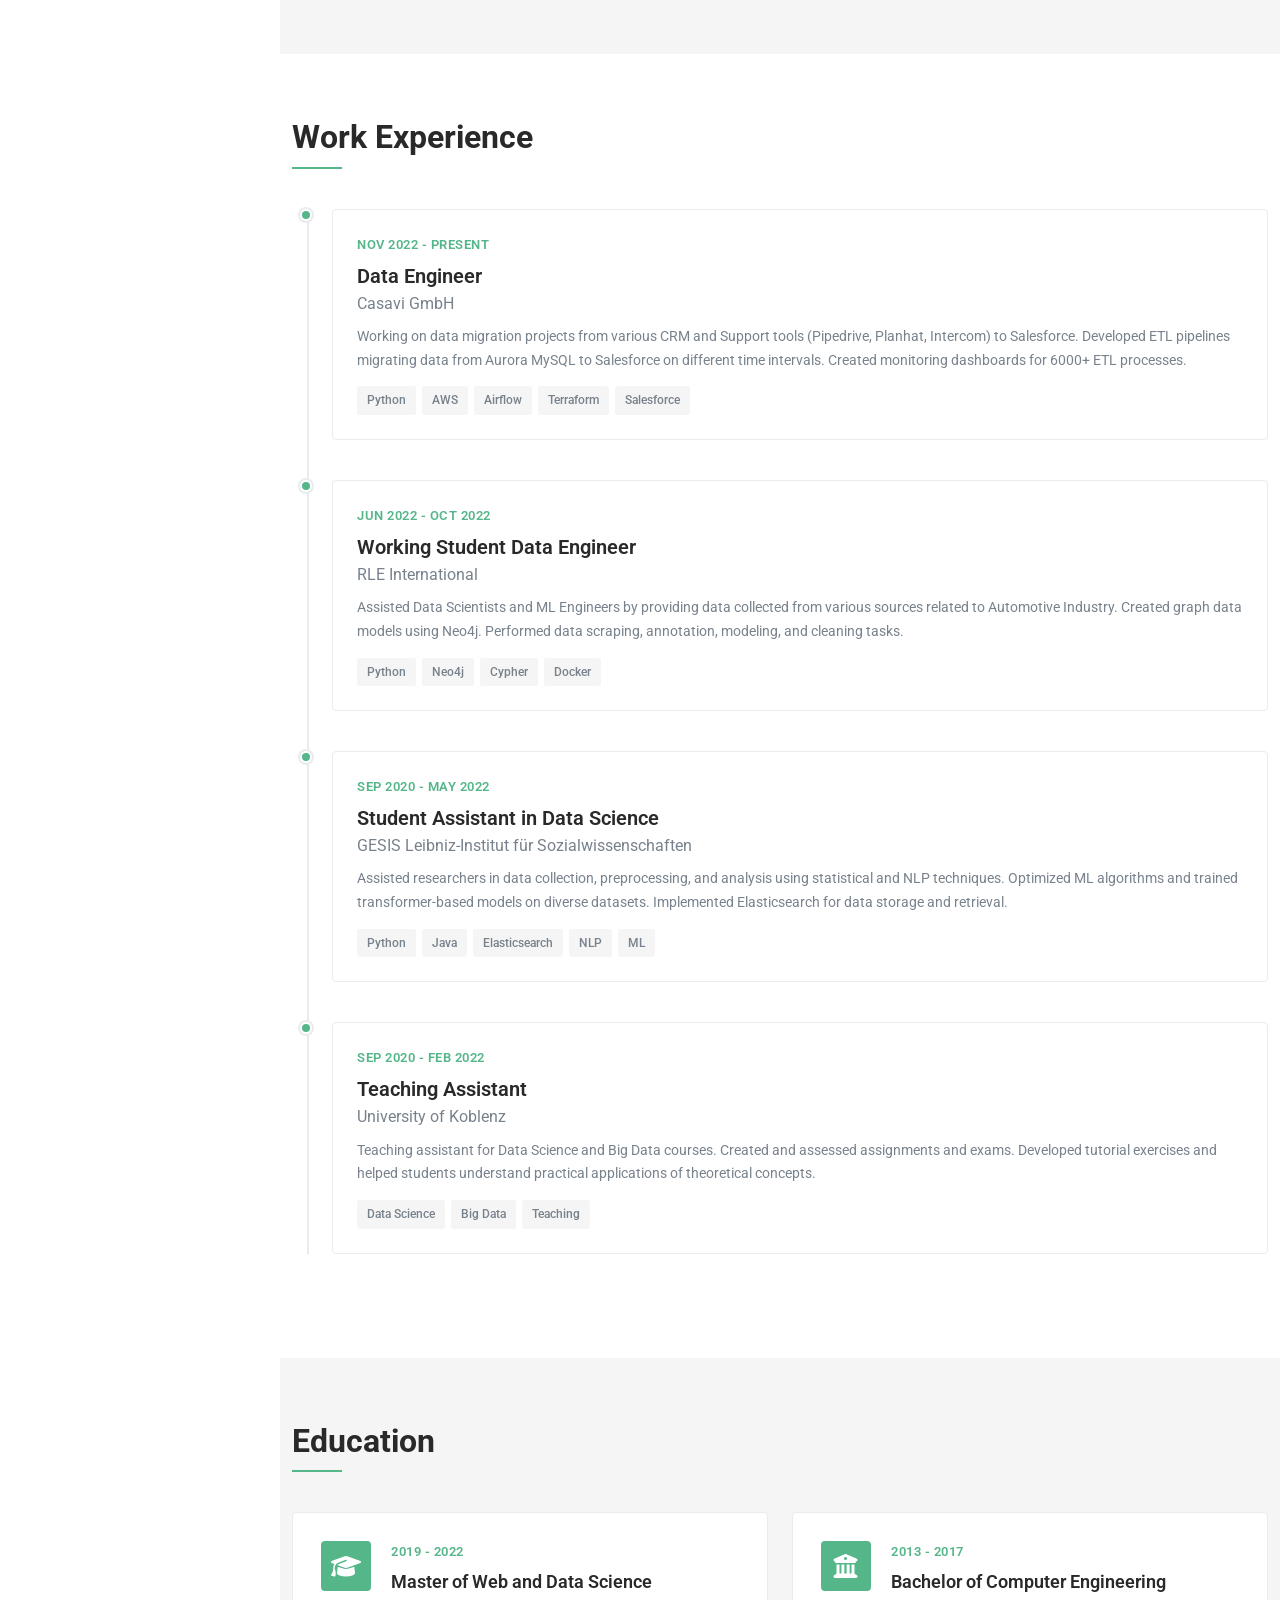
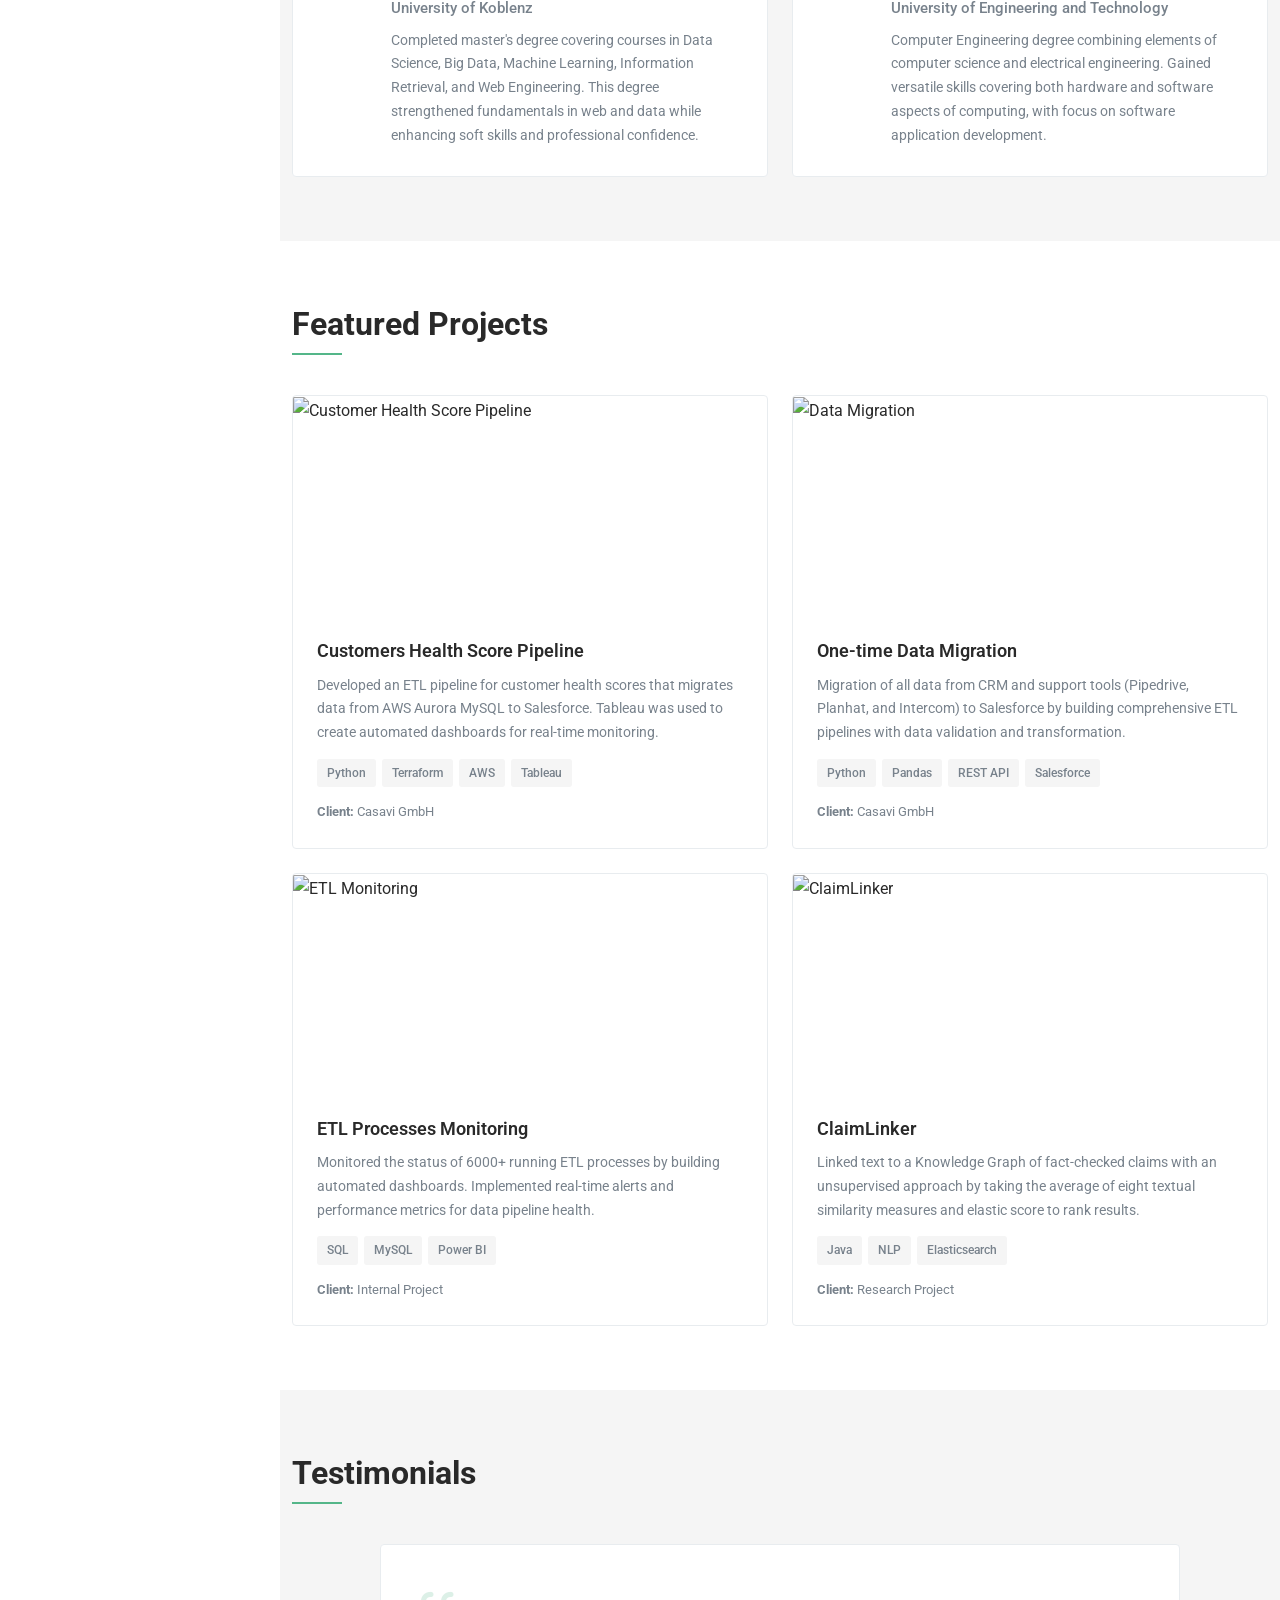
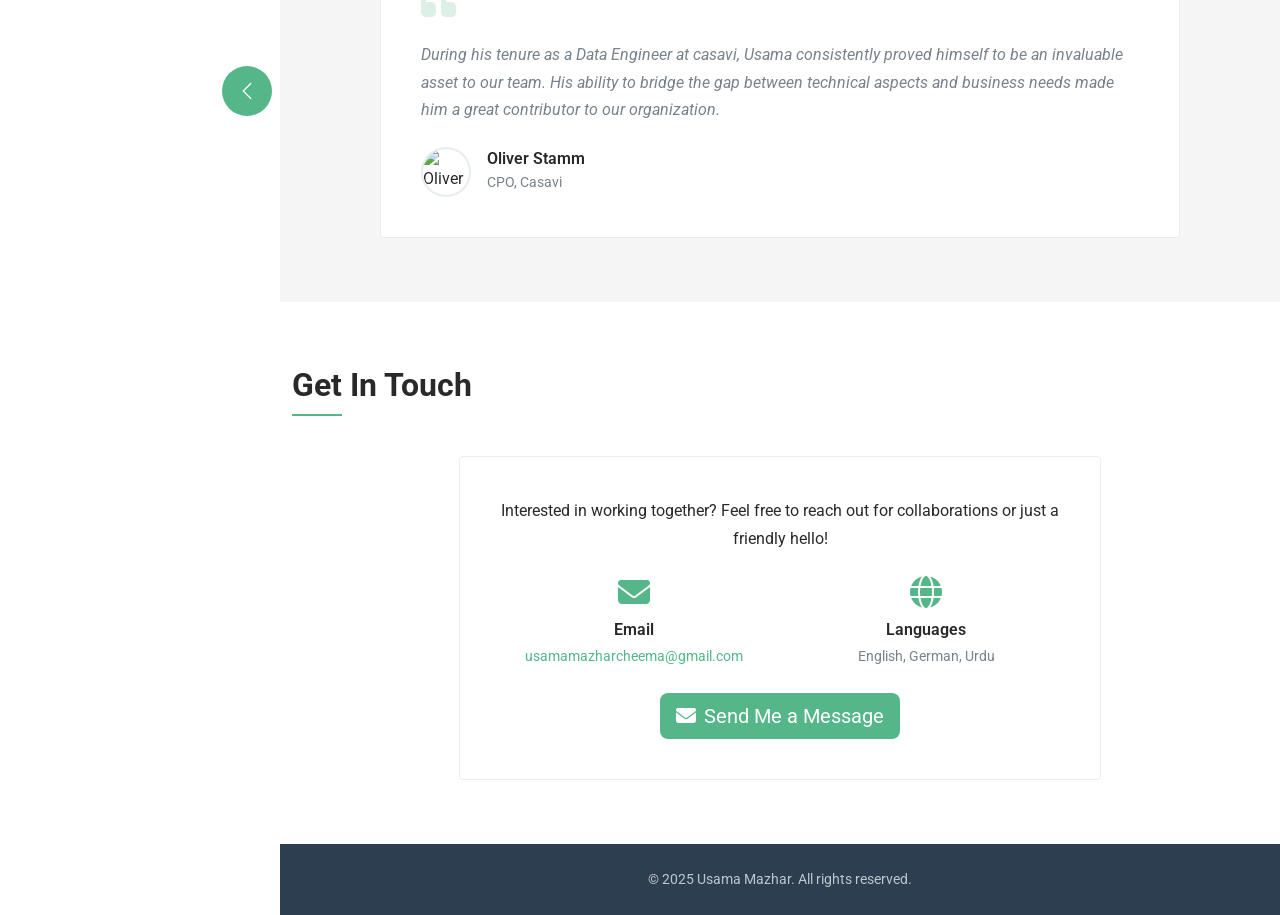
==== commit 90281a0a: "Update resume page with improved layout and PDF download functionality - Restructured resume header " ====
--- a/index.html
+++ b/index.html
@@ -39,6 +39,11 @@
                     <li class="nav-item">
                         <a class="nav-link" href="projects.html">
                             <i class="fas fa-briefcase me-2"></i>Portfolio
+                        </a>
+                    </li>
+                    <li class="nav-item">
+                        <a class="nav-link" href="resume.html">
+                            <i class="fas fa-file-alt me-2"></i>Resume
                         </a>
                     </li>
                     <li class="nav-item">
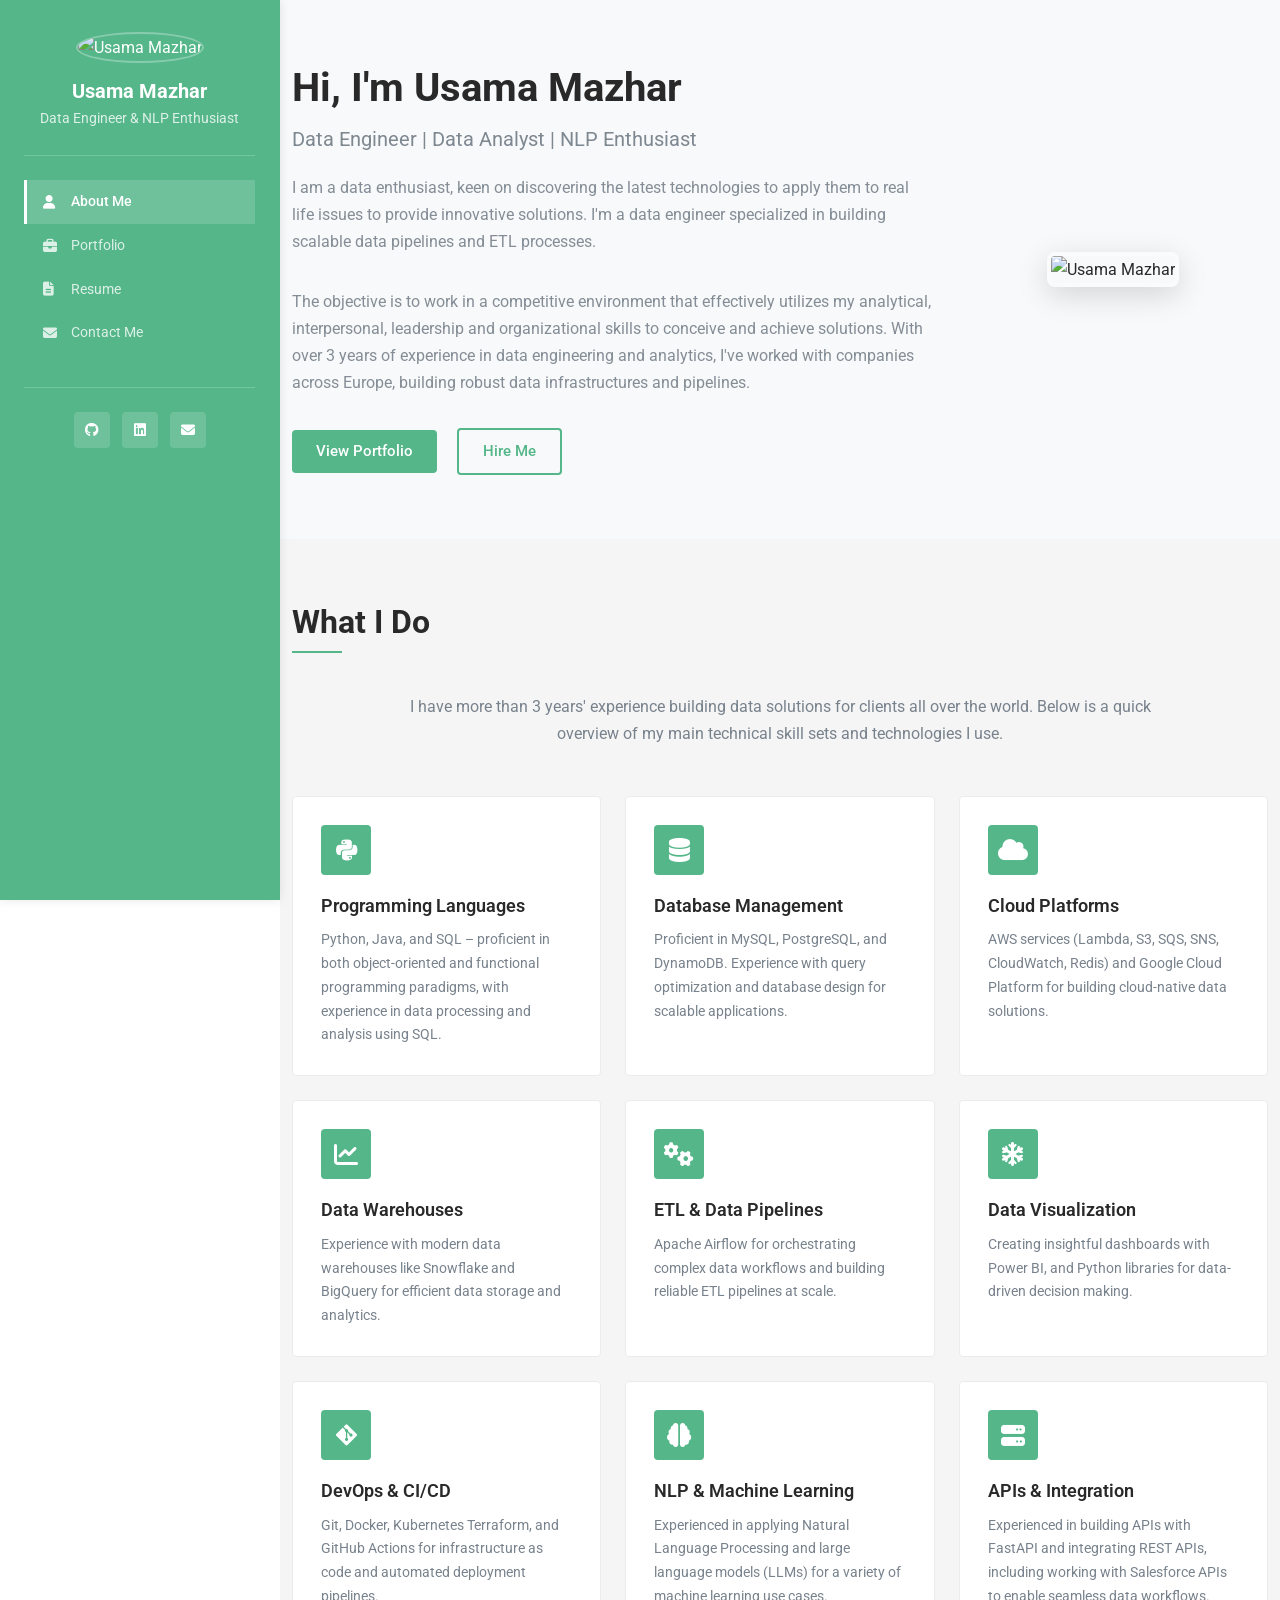
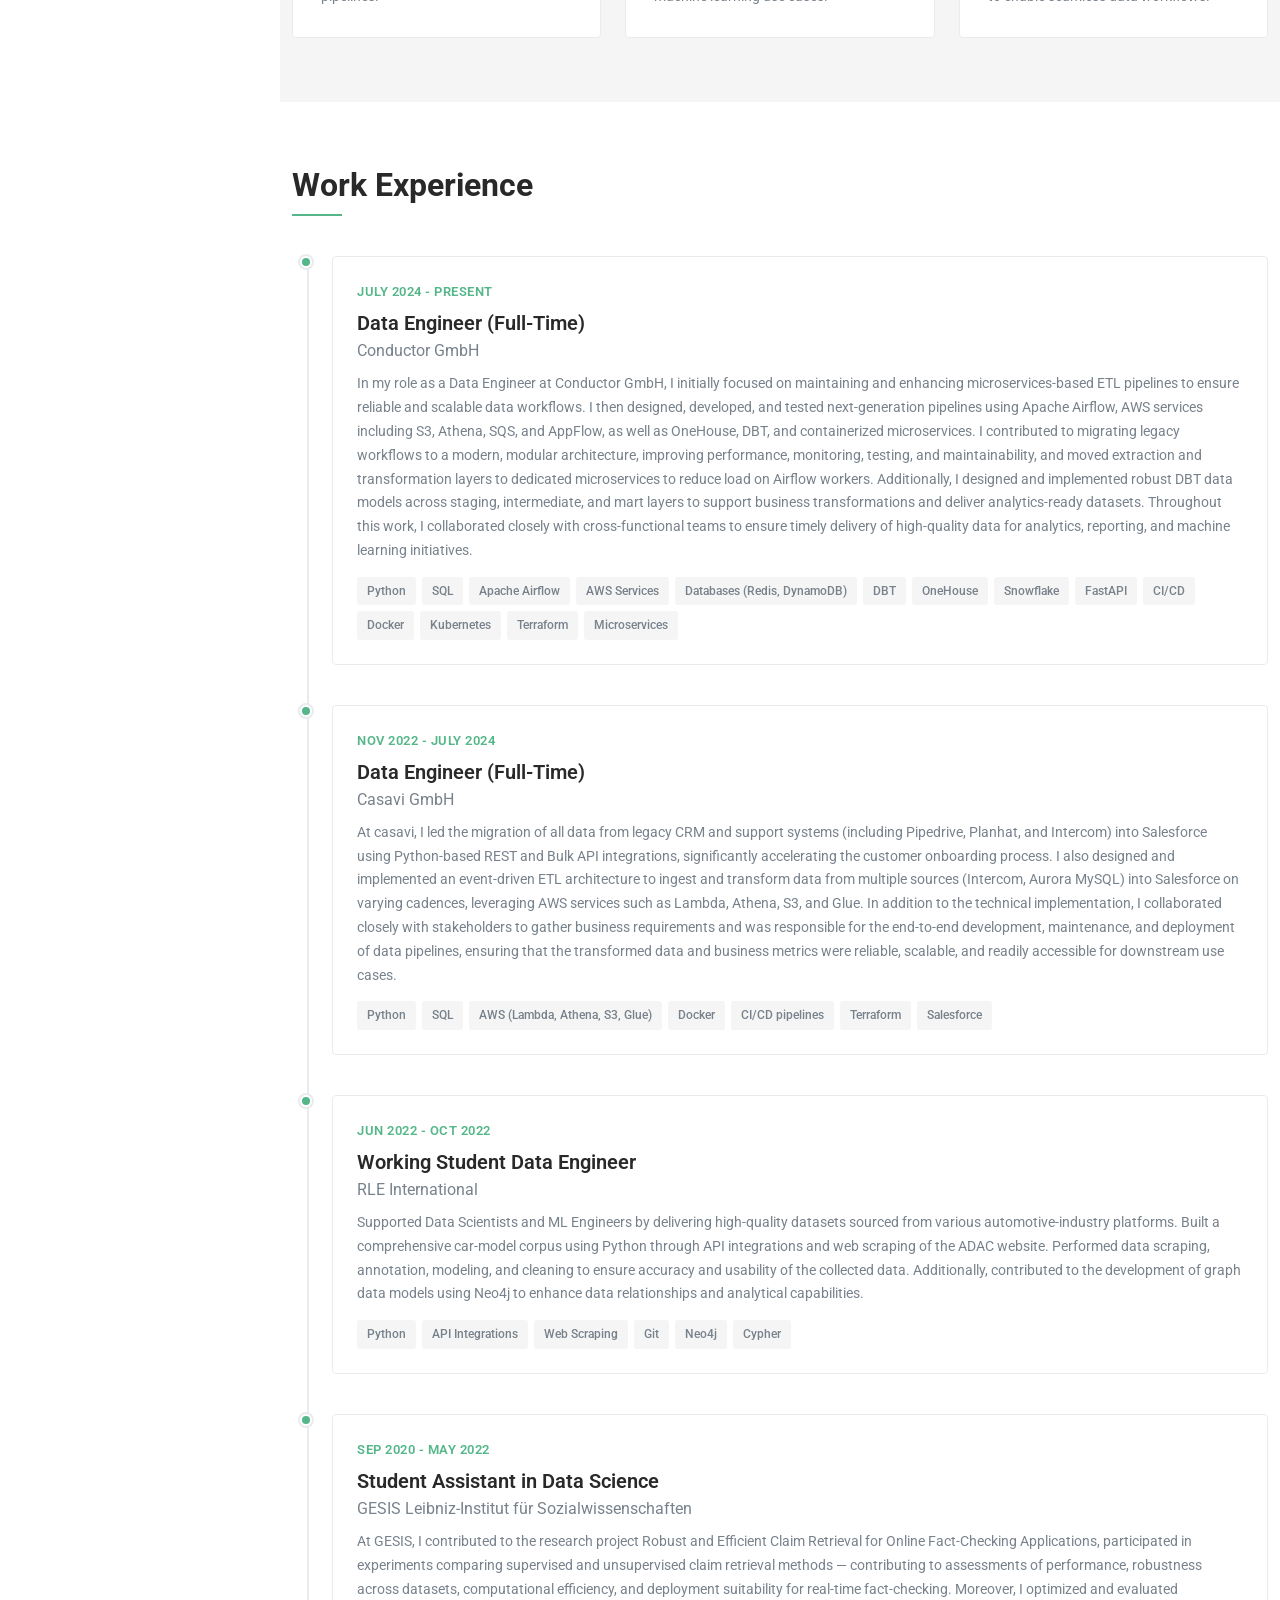
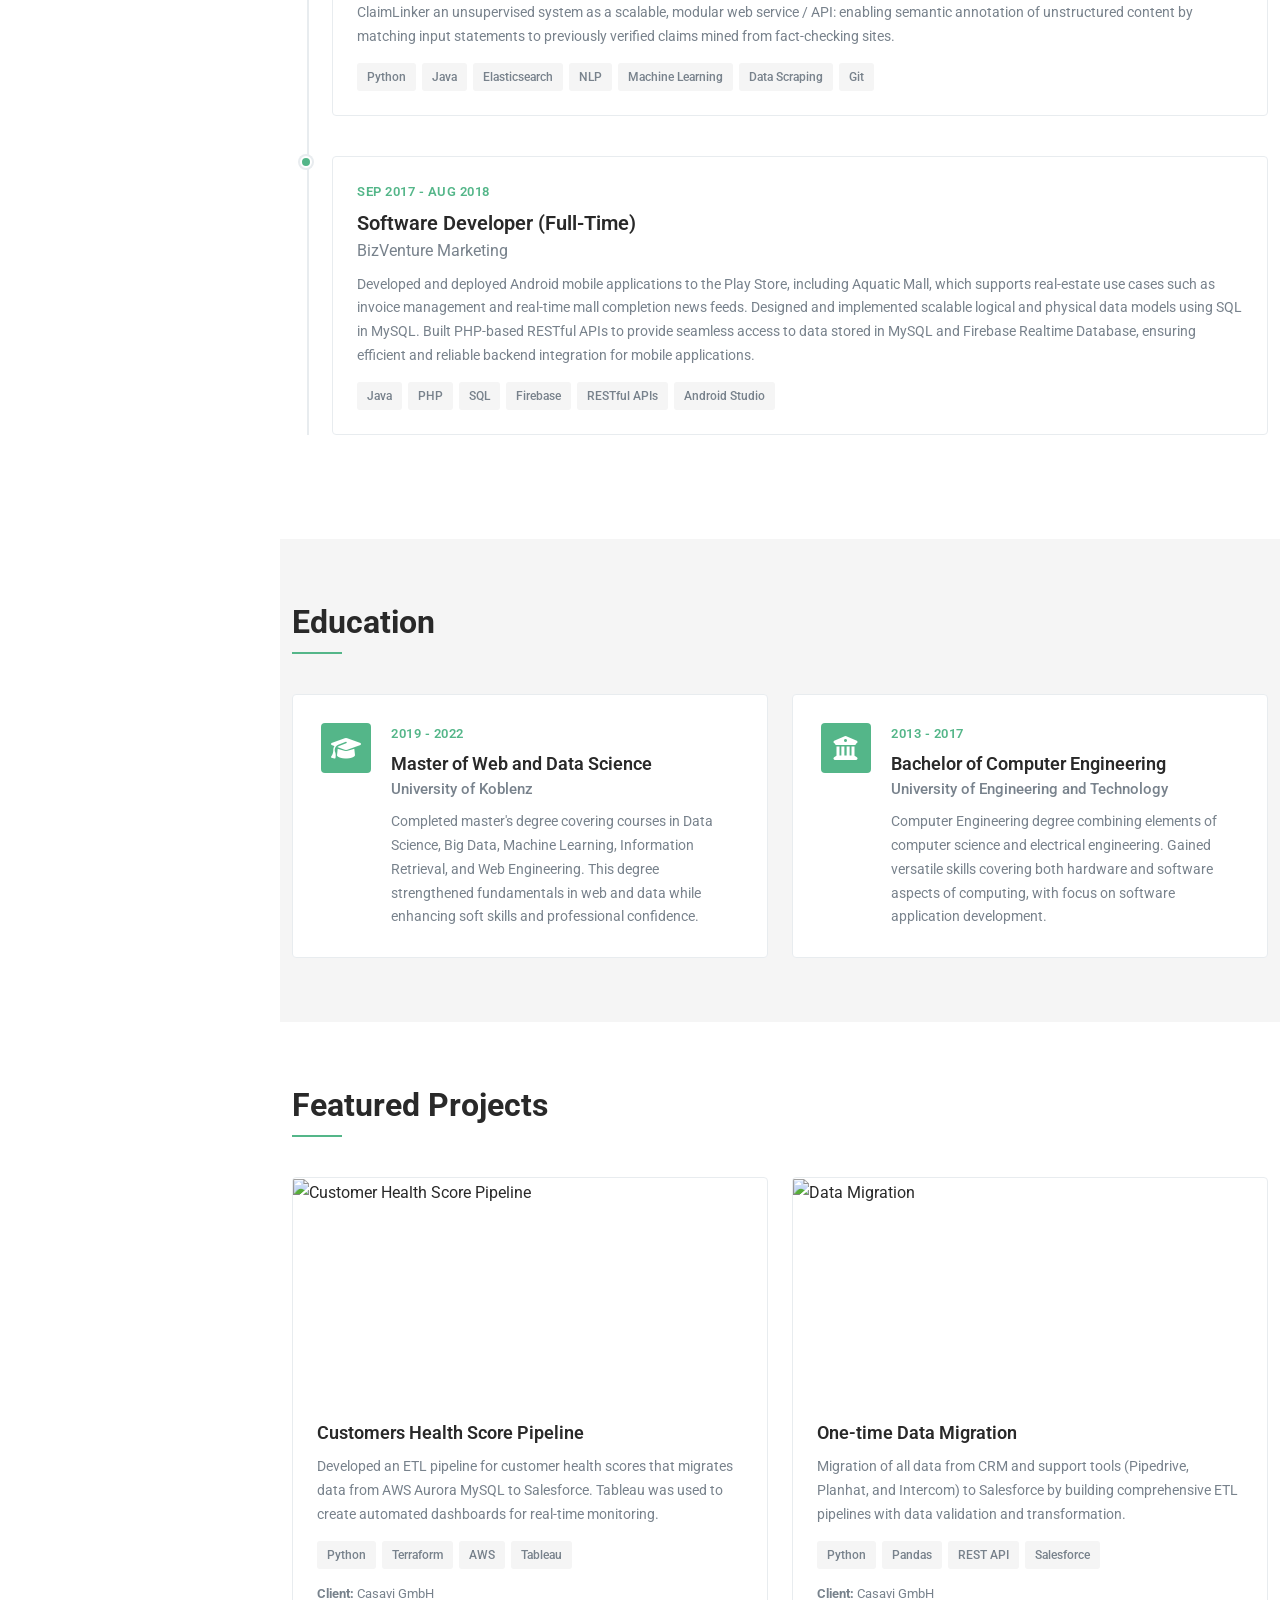
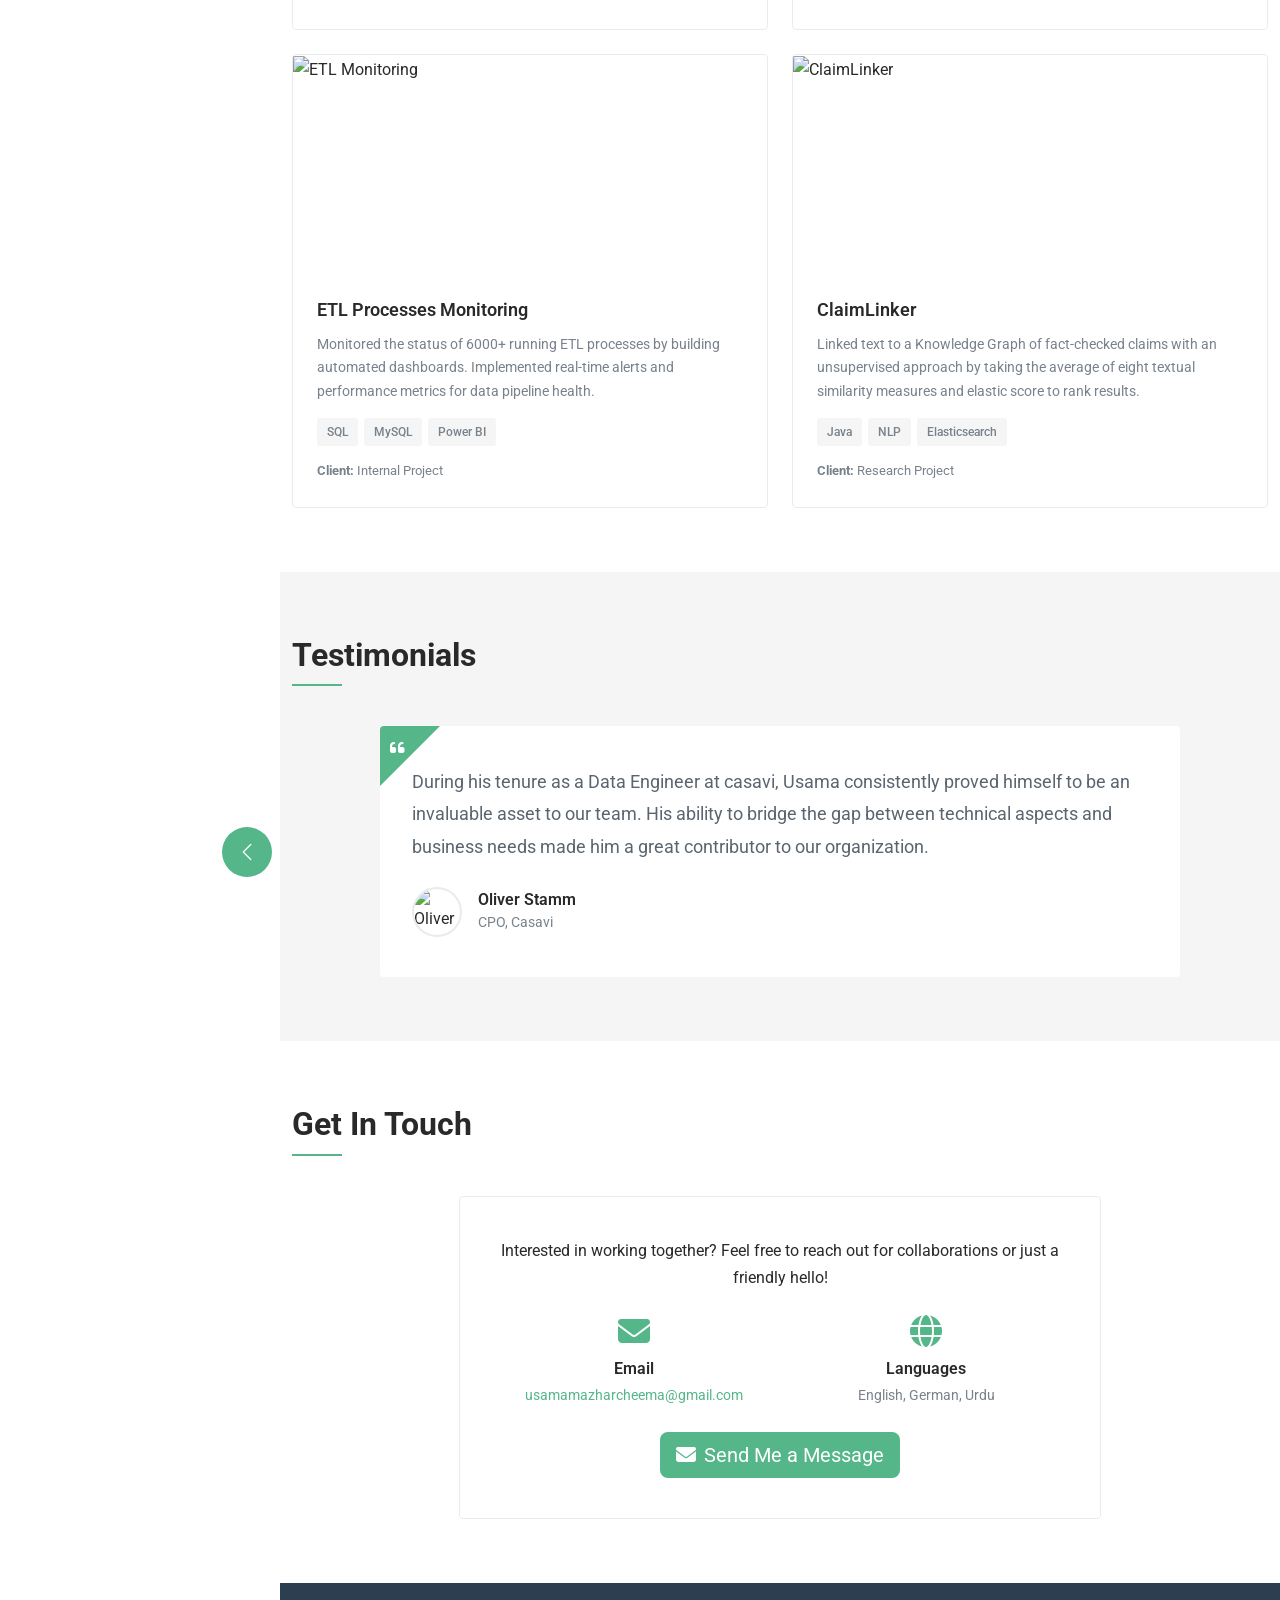
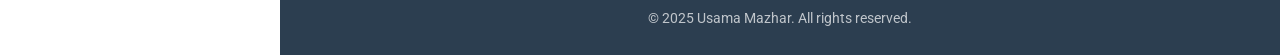
==== commit aab2af22: "Update portfolio: experiences" ====
--- a/index.html
+++ b/index.html
@@ -118,11 +118,10 @@
                             <div class="skill-icon">
                                 <i class="fab fa-python"></i>
                             </div>
-                            <h4 class="skill-title">Python & Data Libraries</h4>
-                            <p class="skill-desc">
-                                Expert in Python with pandas, numpy, scikit-learn for data manipulation, analysis, 
-                                and machine learning pipelines.
-                            </p>
+                            <h4 class="skill-title">Programming Languages</h4>
+                            <p class="skill-desc">
+                                Python, Java, and SQL – proficient in both object-oriented and functional programming paradigms, 
+                                with experience in data processing and analysis using SQL.
                         </div>
                     </div>
                     
@@ -134,7 +133,7 @@
                             </div>
                             <h4 class="skill-title">Database Management</h4>
                             <p class="skill-desc">
-                                Proficient in MySQL, PostgreSQL, and GraphDB. Experience with query optimization 
+                                Proficient in MySQL, PostgreSQL, and DynamoDB. Experience with query optimization 
                                 and database design for scalable applications.
                             </p>
                         </div>
@@ -148,7 +147,7 @@
                             </div>
                             <h4 class="skill-title">Cloud Platforms</h4>
                             <p class="skill-desc">
-                                AWS services (Lambda, S3, CloudWatch, Aurora) and Google Cloud Platform for 
+                                AWS services (Lambda, S3, SQS, SNS, CloudWatch, Redis) and Google Cloud Platform for 
                                 building cloud-native data solutions.
                             </p>
                         </div>
@@ -160,10 +159,10 @@
                             <div class="skill-icon">
                                 <i class="fas fa-chart-line"></i>
                             </div>
-                            <h4 class="skill-title">Data Visualization</h4>
-                            <p class="skill-desc">
-                                Creating insightful dashboards with Power BI, Tableau, and Python libraries 
-                                for data-driven decision making.
+                            <h4 class="skill-title">Data Warehouses</h4>
+                            <p class="skill-desc">
+                                Experience with modern data warehouses like Snowflake and BigQuery for 
+                                efficient data storage and analytics.
                             </p>
                         </div>
                     </div>
@@ -188,10 +187,10 @@
                             <div class="skill-icon">
                                 <i class="fas fa-snowflake"></i>
                             </div>
-                            <h4 class="skill-title">Data Warehouses</h4>
-                            <p class="skill-desc">
-                                Experience with modern data warehouses like Snowflake and BigQuery for 
-                                efficient data storage and analytics.
+                            <h4 class="skill-title">Data Visualization</h4>
+                            <p class="skill-desc">
+                                Creating insightful dashboards with Power BI, and Python libraries 
+                                for data-driven decision making.
                             </p>
                         </div>
                     </div>
@@ -204,7 +203,7 @@
                             </div>
                             <h4 class="skill-title">DevOps & CI/CD</h4>
                             <p class="skill-desc">
-                                Git, Docker, Terraform, and GitLab CI/CD for infrastructure as code and 
+                                Git, Docker, Kubernetes Terraform, and GitHub Actions for infrastructure as code and 
                                 automated deployment pipelines.
                             </p>
                         </div>
@@ -218,8 +217,8 @@
                             </div>
                             <h4 class="skill-title">NLP & Machine Learning</h4>
                             <p class="skill-desc">
-                                Natural Language Processing using transformer models, NLTK, and various ML 
-                                algorithms for text analysis.
+                                Experienced in applying Natural Language Processing and large language models (LLMs) 
+                                for a variety of machine learning use cases.
                             </p>
                         </div>
                     </div>
@@ -232,8 +231,8 @@
                             </div>
                             <h4 class="skill-title">APIs & Integration</h4>
                             <p class="skill-desc">
-                                Building and integrating REST APIs, working with Salesforce APIs, and 
-                                creating seamless data integrations.
+                                Experienced in building APIs with FastAPI and integrating REST APIs, 
+                                including working with Salesforce APIs to enable seamless data workflows.
                             </p>
                         </div>
                     </div>
@@ -251,25 +250,68 @@
                     <div class="timeline-item">
                         <div class="timeline-marker"></div>
                         <div class="timeline-content">
-                            <div class="timeline-date">Nov 2022 - Present</div>
-                            <h4 class="timeline-title">Data Engineer</h4>
+                            <div class="timeline-date">July 2024 - Present</div>
+                            <h4 class="timeline-title">Data Engineer (Full-Time)</h4>
+                            <h5 class="timeline-company">Conductor GmbH</h5>
+                            <p class="timeline-desc">
+                                In my role as a Data Engineer at Conductor GmbH, I initially focused on maintaining and enhancing 
+                                microservices-based ETL pipelines to ensure reliable and scalable data workflows. I then designed, 
+                                developed, and tested next-generation pipelines using Apache Airflow, AWS services including S3, 
+                                Athena, SQS, and AppFlow, as well as OneHouse, DBT, and containerized microservices. I contributed 
+                                to migrating legacy workflows to a modern, modular architecture, improving performance, monitoring, 
+                                testing, and maintainability, and moved extraction and transformation layers to dedicated microservices 
+                                to reduce load on Airflow workers. Additionally, I designed and implemented robust DBT data models 
+                                across staging, intermediate, and mart layers to support business transformations and deliver 
+                                analytics-ready datasets. Throughout this work, I collaborated closely with cross-functional teams 
+                                to ensure timely delivery of high-quality data for analytics, reporting, and machine learning initiatives.
+                            </p>
+                            <div class="timeline-tech">
+                                <span class="tech-badge">Python</span>
+                                <span class="tech-badge">SQL</span>
+                                <span class="tech-badge">Apache Airflow</span>
+                                <span class="tech-badge">AWS Services</span>
+                                <span class="tech-badge">Databases (Redis, DynamoDB)</span>
+                                <span class="tech-badge">DBT</span>
+                                <span class="tech-badge">OneHouse</span>
+                                 <span class="tech-badge">Snowflake</span>
+                                 <span class="tech-badge">FastAPI</span>
+                                 <span class="tech-badge">CI/CD</span>
+                                <span class="tech-badge">Docker</span>
+                                <span class="tech-badge">Kubernetes</span>
+                                <span class="tech-badge">Terraform</span>
+                                <span class="tech-badge">Microservices</span>
+                            </div>
+                        </div>
+                    </div>
+                    
+                    <!-- Experience 2 -->
+                    <div class="timeline-item">
+                        <div class="timeline-marker"></div>
+                        <div class="timeline-content">
+                            <div class="timeline-date">Nov 2022 - July 2024</div>
+                            <h4 class="timeline-title">Data Engineer (Full-Time)</h4>
                             <h5 class="timeline-company">Casavi GmbH</h5>
                             <p class="timeline-desc">
-                                Working on data migration projects from various CRM and Support tools (Pipedrive, Planhat, Intercom) 
-                                to Salesforce. Developed ETL pipelines migrating data from Aurora MySQL to Salesforce on different 
-                                time intervals. Created monitoring dashboards for 6000+ ETL processes.
+                                At casavi, I led the migration of all data from legacy CRM and support systems (including Pipedrive, Planhat, and Intercom) 
+                                into Salesforce using Python-based REST and Bulk API integrations, significantly accelerating the customer onboarding process. 
+                                I also designed and implemented an event-driven ETL architecture to ingest and transform data from multiple sources (Intercom, Aurora MySQL) 
+                                into Salesforce on varying cadences, leveraging AWS services such as Lambda, Athena, S3, and Glue. In addition to the technical implementation, 
+                                I collaborated closely with stakeholders to gather business requirements and was responsible for the end-to-end development, maintenance, and deployment of data pipelines, 
+                                ensuring that the transformed data and business metrics were reliable, scalable, and readily accessible for downstream use cases.  
                             </p>
                             <div class="timeline-tech">
                                 <span class="tech-badge">Python</span>
-                                <span class="tech-badge">AWS</span>
-                                <span class="tech-badge">Airflow</span>
+                                <span class="tech-badge">SQL</span>
+                                <span class="tech-badge">AWS (Lambda, Athena, S3, Glue)</span>
+                                <span class="tech-badge">Docker</span>
+                                <span class="tech-badge">CI/CD pipelines</span>
                                 <span class="tech-badge">Terraform</span>
                                 <span class="tech-badge">Salesforce</span>
                             </div>
                         </div>
                     </div>
                     
-                    <!-- Experience 2 -->
+                    <!-- Experience 3 -->
                     <div class="timeline-item">
                         <div class="timeline-marker"></div>
                         <div class="timeline-content">
@@ -277,20 +319,24 @@
                             <h4 class="timeline-title">Working Student Data Engineer</h4>
                             <h5 class="timeline-company">RLE International</h5>
                             <p class="timeline-desc">
-                                Assisted Data Scientists and ML Engineers by providing data collected from various sources related 
-                                to Automotive Industry. Created graph data models using Neo4j. Performed data scraping, annotation, 
-                                modeling, and cleaning tasks.
+                                Supported Data Scientists and ML Engineers by delivering high-quality datasets sourced from 
+                                various automotive-industry platforms. Built a comprehensive car-model corpus using Python 
+                                through API integrations and web scraping of the ADAC website. Performed data scraping, annotation, 
+                                modeling, and cleaning to ensure accuracy and usability of the collected data. Additionally, contributed 
+                                to the development of graph data models using Neo4j to enhance data relationships and analytical capabilities.
                             </p>
                             <div class="timeline-tech">
                                 <span class="tech-badge">Python</span>
+                                <span class="tech-badge">API Integrations</span>
+                                <span class="tech-badge">Web Scraping</span>
+                                <span class="tech-badge">Git</span>
                                 <span class="tech-badge">Neo4j</span>
                                 <span class="tech-badge">Cypher</span>
-                                <span class="tech-badge">Docker</span>
-                            </div>
-                        </div>
-                    </div>
-                    
-                    <!-- Experience 3 -->
+                            </div>
+                        </div>
+                    </div>
+                    
+                    <!-- Experience 4 -->
                     <div class="timeline-item">
                         <div class="timeline-marker"></div>
                         <div class="timeline-content">
@@ -298,35 +344,44 @@
                             <h4 class="timeline-title">Student Assistant in Data Science</h4>
                             <h5 class="timeline-company">GESIS Leibniz-Institut für Sozialwissenschaften</h5>
                             <p class="timeline-desc">
-                                Assisted researchers in data collection, preprocessing, and analysis using statistical and NLP techniques. 
-                                Optimized ML algorithms and trained transformer-based models on diverse datasets. Implemented 
-                                Elasticsearch for data storage and retrieval.
+                                At GESIS, I contributed to the research project Robust and Efficient Claim Retrieval for Online Fact-Checking Applications, 
+                                participated in experiments comparing supervised and unsupervised claim retrieval methods — contributing to assessments of performance, 
+                                robustness across datasets, computational efficiency, and deployment suitability for real-time fact-checking. Moreover, I optimized 
+                                and evaluated ClaimLinker an unsupervised system as a scalable, modular web service / API: enabling semantic annotation of unstructured
+                                content by matching input statements to previously verified claims mined from fact-checking sites.
                             </p>
                             <div class="timeline-tech">
                                 <span class="tech-badge">Python</span>
                                 <span class="tech-badge">Java</span>
                                 <span class="tech-badge">Elasticsearch</span>
                                 <span class="tech-badge">NLP</span>
-                                <span class="tech-badge">ML</span>
-                            </div>
-                        </div>
-                    </div>
-                    
-                    <!-- Experience 4 -->
+                                <span class="tech-badge">Machine Learning</span>
+                                <span class="tech-badge">Data Scraping</span>
+                                <span class="tech-badge">Git</span>
+                            </div>
+                        </div>
+                    </div>
+                    
+                    <!-- Experience 5 -->
                     <div class="timeline-item">
                         <div class="timeline-marker"></div>
                         <div class="timeline-content">
-                            <div class="timeline-date">Sep 2020 - Feb 2022</div>
-                            <h4 class="timeline-title">Teaching Assistant</h4>
-                            <h5 class="timeline-company">University of Koblenz</h5>
+                            <div class="timeline-date">Sep 2017 - Aug 2018</div>
+                            <h4 class="timeline-title">Software Developer (Full-Time)</h4>
+                            <h5 class="timeline-company">BizVenture Marketing</h5>
                             <p class="timeline-desc">
-                                Teaching assistant for Data Science and Big Data courses. Created and assessed assignments and exams. 
-                                Developed tutorial exercises and helped students understand practical applications of theoretical concepts.
+                                Developed and deployed Android mobile applications to the Play Store, including Aquatic Mall, which supports 
+                                real-estate use cases such as invoice management and real-time mall completion news feeds. Designed and implemented 
+                                scalable logical and physical data models using SQL in MySQL. Built PHP-based RESTful APIs to provide seamless access 
+                                to data stored in MySQL and Firebase Realtime Database, ensuring efficient and reliable backend integration for mobile applications.
                             </p>
                             <div class="timeline-tech">
-                                <span class="tech-badge">Data Science</span>
-                                <span class="tech-badge">Big Data</span>
-                                <span class="tech-badge">Teaching</span>
+                                <span class="tech-badge">Java</span>
+                                <span class="tech-badge">PHP</span>
+                                <span class="tech-badge">SQL</span>
+                                <span class="tech-badge">Firebase</span>
+                                <span class="tech-badge">RESTful APIs</span>
+                                <span class="tech-badge">Android Studio</span>
                             </div>
                         </div>
                     </div>
@@ -550,6 +605,54 @@
                                 </div>
                             </div>
                         </div>
+
+                        <!-- Testimonial 4 -->
+                        <div class="carousel-item">
+                            <div class="testimonial-card">
+                                <div class="testimonial-content">
+                                    <i class="fas fa-quote-left quote-icon"></i>
+                                    <p class="testimonial-text">
+                                        I have had the privilege to work with Usama in Casavi where he was working in Data Engineering Team. 
+                                        While my interaction with Usama, I found him a great team player who possess a great depth of Technical Expertise. 
+                                        He handled complex projects and executed it successfully. I found him a great assest for any team wherever he will work.
+                                    </p>
+                                    <div class="testimonial-author">
+                                        <img src="images/reference-image-4.jpeg" alt="Pratyush Singh" class="author-img">
+                                        <div class="author-info">
+                                            <h5 class="author-name">Pratyush Singh</h5>
+                                            <p class="author-title">Cloud Architect, Casavi</p>
+                                        </div>
+                                    </div>
+                                </div>
+                            </div>
+                        </div>
+
+                        <!-- Testimonial 5 -->
+                        <div class="carousel-item">
+                            <div class="testimonial-card">
+                                <div class="testimonial-content">
+                                    <i class="fas fa-quote-left quote-icon"></i>
+                                    <p class="testimonial-text">
+                                        We meet new people everyday but only some make a mark and Usama is one of them. 
+                                        This person became an ideal for me for struggling to climb the ladder of my dreams. 
+                                        Hard work, dedication, motivation and team leading skills are what made him an inspiration for me. 
+                                        Either it be University projects or preparation for the exams, 
+                                        Usama always made sure to keep everyone stay put and maintain a healthy prosperous study environment. 
+                                        I remember everyone appreciating Usama about his achievements in the field of Data Science and his 
+                                        excellent team leading skills after he helped all our group members to prepare for data science course 
+                                        and to my knowledge everyone passed the exam with good grades. I highly recommend Usama to be taken as your 
+                                        next employee. He can surely level up the game and do wonders when given an opportunity.
+                                    </p>
+                                    <div class="testimonial-author">
+                                        <img src="images/reference-image-5.jpeg" alt="Hamza Naeem" class="author-img">
+                                        <div class="author-info">
+                                            <h5 class="author-name">Hamza Naeem</h5>
+                                            <p class="author-title">Web Developer, Trusted Shops</p>
+                                        </div>
+                                    </div>
+                                </div>
+                            </div>
+                        </div>
                     </div>
                     
                     <button class="carousel-control-prev" type="button" data-bs-target="#testimonialCarousel" data-bs-slide="prev">
--- a/css/devcard-style.css
+++ b/css/devcard-style.css
@@ -580,27 +580,57 @@
 
 /* Testimonials */
 .testimonial-card {
-    background: var(--white);
-    border-radius: 4px;
-    padding: 2.5rem;
+    background: #ffffff;
+    border-radius: 4px;
+    padding: 2.5rem 2rem;
     max-width: 800px;
     margin: 0 auto;
-    border: 1px solid var(--border-color);
+    border: none;
+    position: relative;
+    overflow: visible;
+}
+
+/* Green triangle */
+.testimonial-card::before {
+    content: '';
+    position: absolute;
+    top: 0;
+    left: 0;
+    width: 0;
+    height: 0;
+    border-style: solid;
+    border-width: 60px 60px 0 0;
+    border-color: var(--primary-color) transparent transparent transparent;
+    border-top-left-radius: 4px;
+}
+
+/* White quote icon on triangle */
+.testimonial-card::after {
+    content: '\f10d';
+    font-family: 'Font Awesome 5 Free';
+    font-weight: 900;
+    position: absolute;
+    top: 8px;
+    left: 10px;
+    font-size: 1.05rem;
+    color: #ffffff;
+    z-index: 10;
 }
 
 .quote-icon {
-    font-size: 2.5rem;
-    color: var(--primary-color);
-    opacity: 0.2;
-    margin-bottom: 1rem;
+    display: none !important;
+}
+
+.testimonial-content {
+    position: relative;
 }
 
 .testimonial-text {
-    font-size: 1rem;
-    line-height: 1.7;
-    color: var(--text-muted);
+    font-size: 1.125rem;
+    line-height: 1.8;
+    color: #5a6570;
     margin-bottom: 1.5rem;
-    font-style: italic;
+    font-style: normal;
 }
 
 .testimonial-author {
@@ -834,6 +864,17 @@
         padding: 2rem;
     }
     
+    .testimonial-card::before {
+        border-left-width: 60px;
+        border-bottom-width: 60px;
+    }
+    
+    .quote-icon {
+        font-size: 1.25rem;
+        top: 12px;
+        left: 12px;
+    }
+    
     .contact-card {
         padding: 2rem;
     }
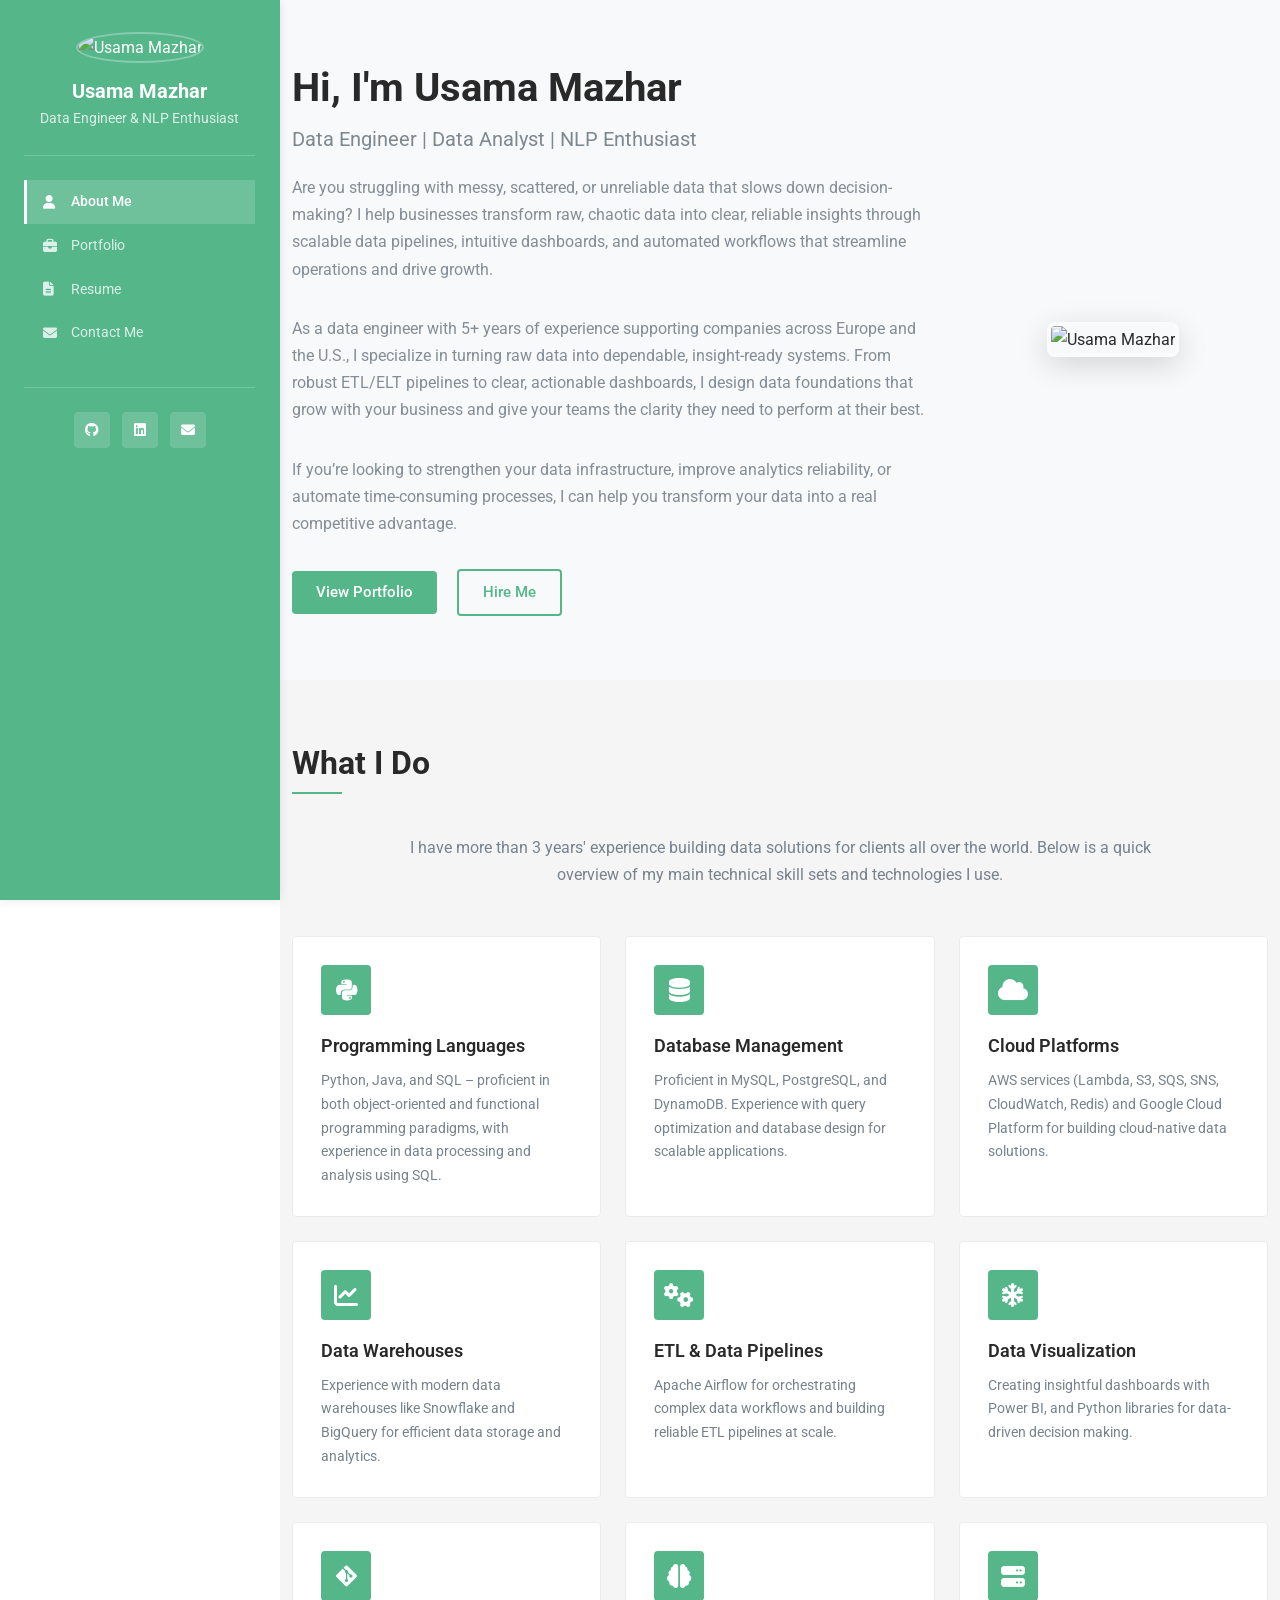
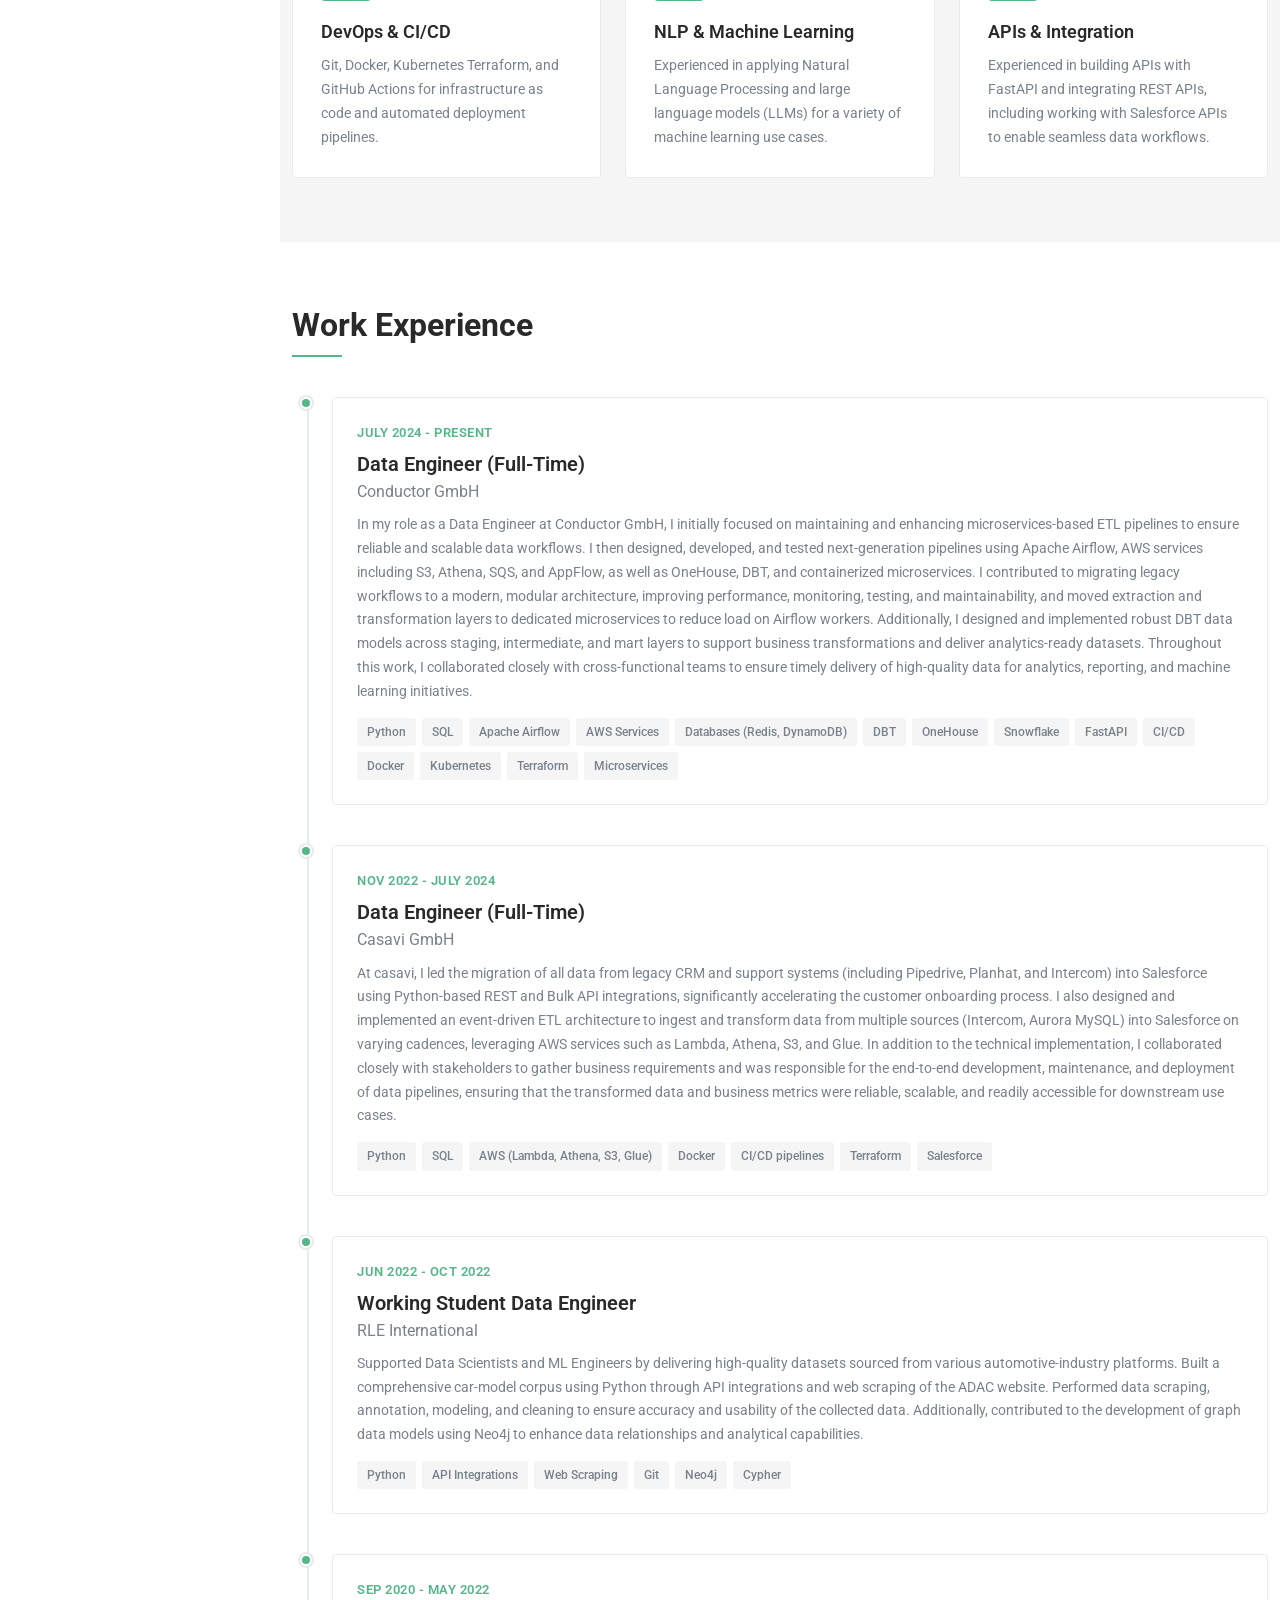
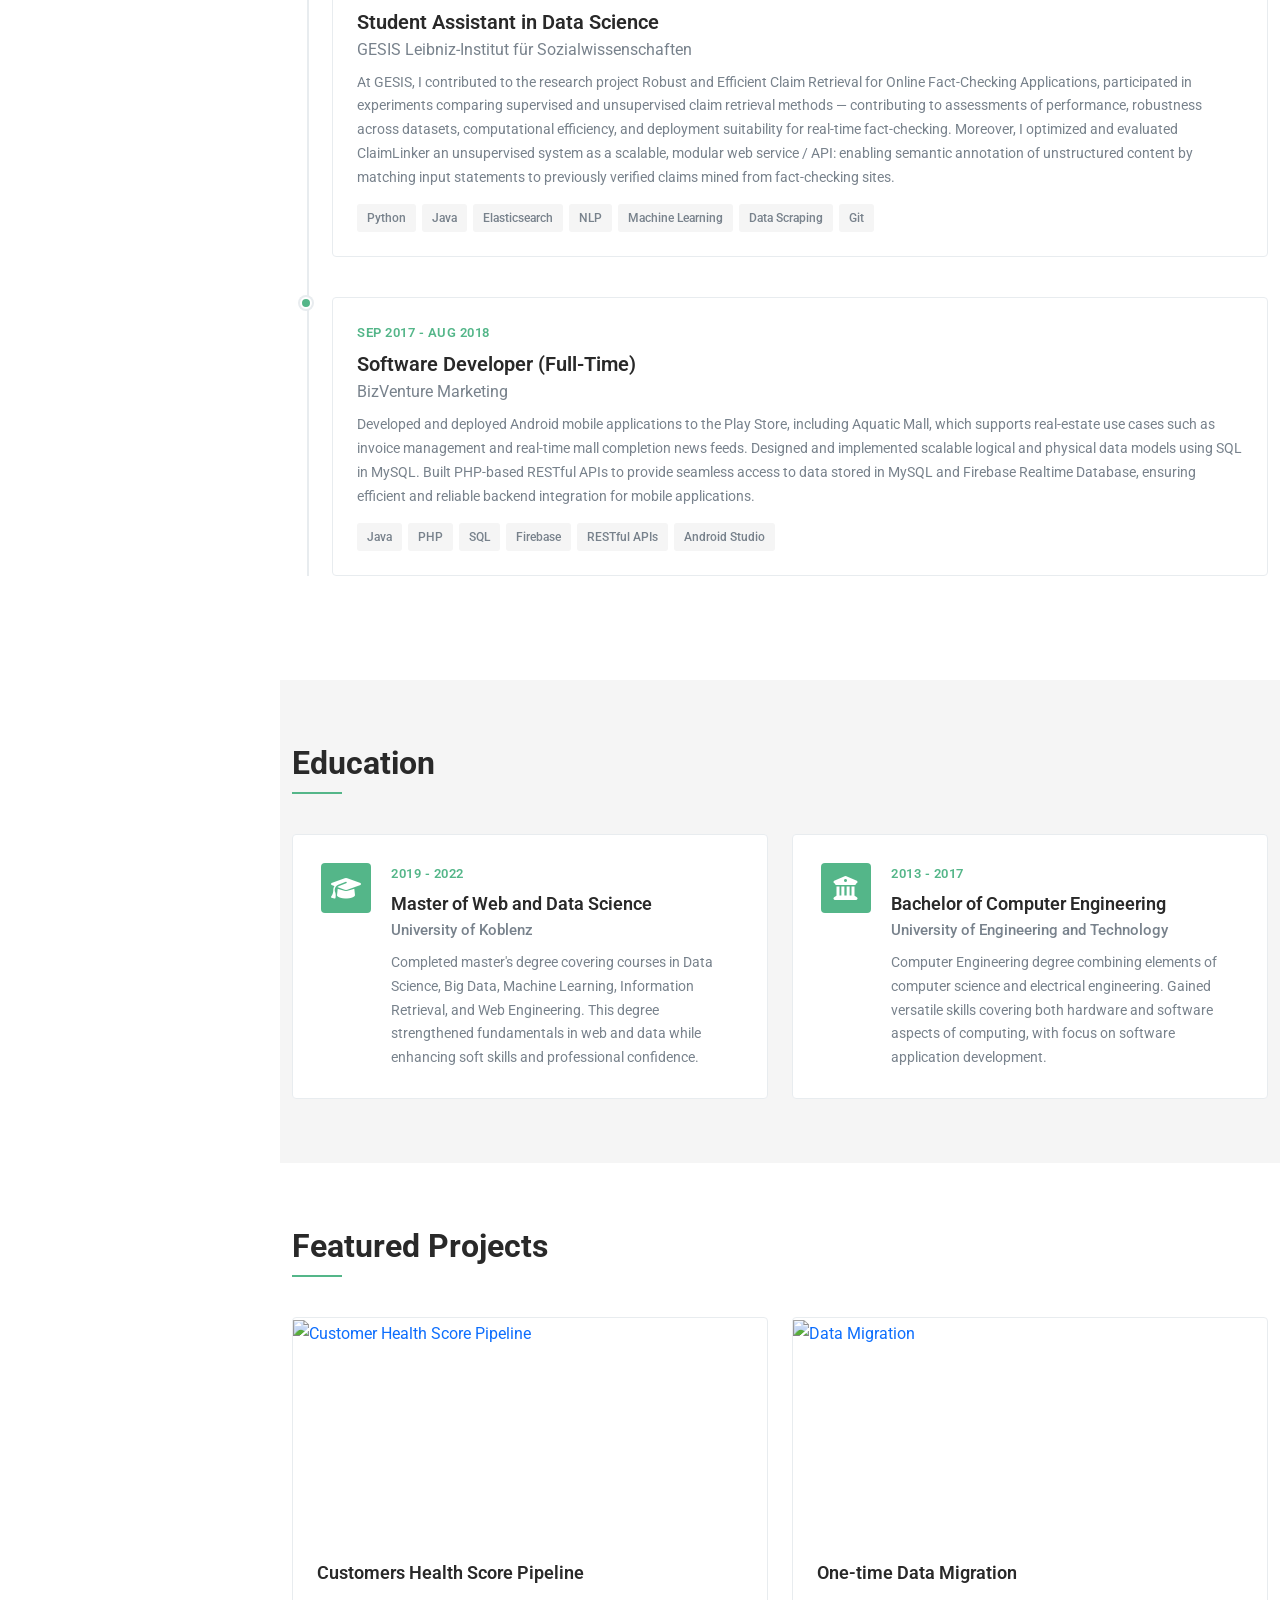
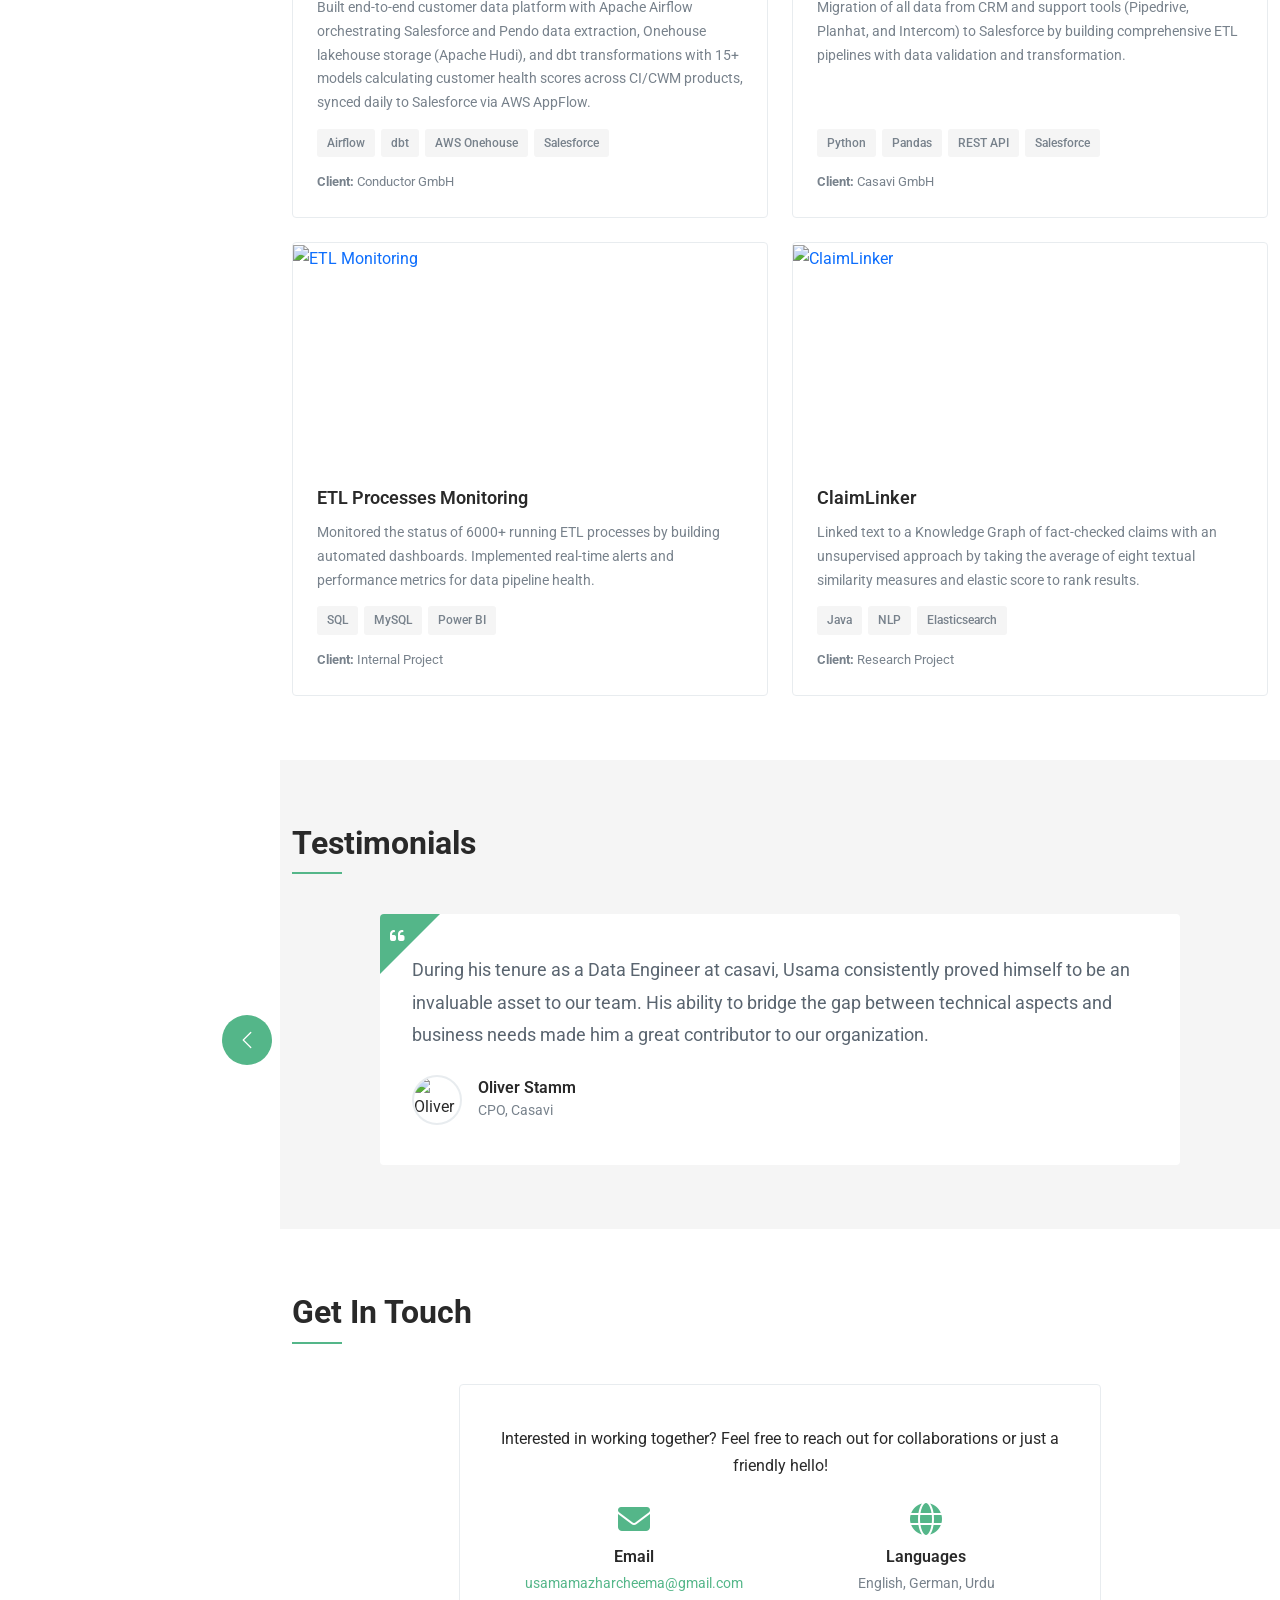
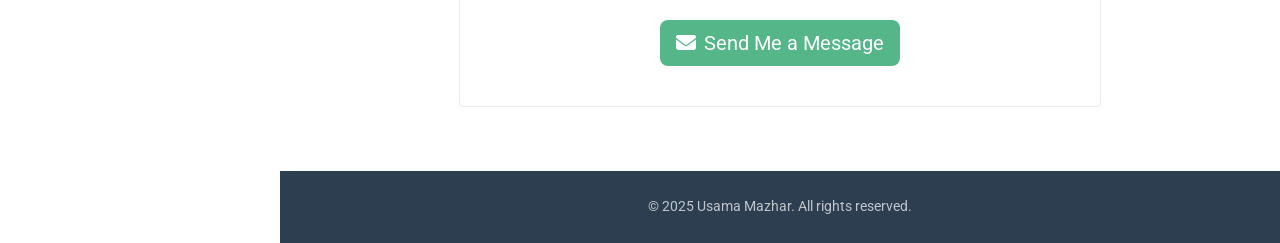
==== commit d5be0e7a: "updating project description" ====
--- a/index.html
+++ b/index.html
@@ -81,14 +81,19 @@
                         <h1 class="hero-title">Hi, I'm Usama Mazhar</h1>
                         <h2 class="hero-subtitle">Data Engineer | Data Analyst | NLP Enthusiast</h2>
                         <p class="hero-text">
-                            I am a data enthusiast, keen on discovering the latest technologies to apply them to real life issues to provide innovative solutions. 
-                            I'm a data engineer specialized in building scalable data pipelines and ETL processes. 
+                            Are you struggling with messy, scattered, or unreliable data that slows down decision-making? 
+                            I help businesses transform raw, chaotic data into clear, reliable insights through scalable 
+                            data pipelines, intuitive dashboards, and automated workflows that streamline operations and drive growth.
                         </p>
                         <p class="hero-text">
-                            The objective is to work in a competitive environment that effectively utilizes my analytical, 
-                            interpersonal, leadership and organizational skills to conceive and achieve solutions. 
-                            With over 3 years of experience in data engineering and analytics, I've worked with companies 
-                            across Europe, building robust data infrastructures and pipelines.
+                            As a data engineer with 5+ years of experience supporting companies across Europe and the U.S., 
+                            I specialize in turning raw data into dependable, insight-ready systems. From robust ETL/ELT pipelines 
+                            to clear, actionable dashboards, I design data foundations that grow with your business and give your 
+                            teams the clarity they need to perform at their best.
+                        </p>
+                        <p class="hero-text">
+                            If you’re looking to strengthen your data infrastructure, improve analytics reliability, or 
+                            automate time-consuming processes, I can help you transform your data into a real competitive advantage.
                         </p>
                         <div class="hero-buttons">
                             <a href="projects.html" class="btn btn-primary me-3">View Portfolio</a>
@@ -444,92 +449,101 @@
                 <div class="row g-4">
                     <!-- Project 1 -->
                     <div class="col-lg-6">
-                        <div class="project-card">
-                            <div class="project-image">
-                                <img src="images/project-1.jpg" alt="Customer Health Score Pipeline">
-                            </div>
-                            <div class="project-content">
-                                <h4 class="project-title">Customers Health Score Pipeline</h4>
-                                <p class="project-desc">
-                                    Developed an ETL pipeline for customer health scores that migrates data from AWS Aurora MySQL 
-                                    to Salesforce. Tableau was used to create automated dashboards for real-time monitoring.
-                                </p>
-                                <div class="project-tech">
-                                    <span class="tech-badge">Python</span>
-                                    <span class="tech-badge">Terraform</span>
-                                    <span class="tech-badge">AWS</span>
-                                    <span class="tech-badge">Tableau</span>
-                                </div>
-                                <p class="project-client"><strong>Client:</strong> Casavi GmbH</p>
-                            </div>
-                        </div>
+                        <a href="project-customer-health-score.html" class="text-decoration-none">
+                            <div class="project-card">
+                                <div class="project-image">
+                                    <img src="images/project-1.jpg" alt="Customer Health Score Pipeline">
+                                </div>
+                                <div class="project-content">
+                                    <h4 class="project-title">Customers Health Score Pipeline</h4>
+                                    <p class="project-desc">
+                                        Built end-to-end customer data platform with Apache Airflow orchestrating Salesforce and Pendo data extraction, 
+                                        Onehouse lakehouse storage (Apache Hudi), and dbt transformations with 15+ models calculating customer health 
+                                        scores across CI/CWM products, synced daily to Salesforce via AWS AppFlow.
+                                    </p>
+                                    <div class="project-tech">
+                                        <span class="tech-badge">Airflow</span>
+                                        <span class="tech-badge">dbt</span>
+                                        <span class="tech-badge">AWS Onehouse</span>
+                                        <span class="tech-badge">Salesforce</span>
+                                    </div>
+                                    <p class="project-client"><strong>Client:</strong> Conductor GmbH</p>
+                                </div>
+                            </div>
+                        </a>
                     </div>
                     
                     <!-- Project 2 -->
                     <div class="col-lg-6">
-                        <div class="project-card">
-                            <div class="project-image">
-                                <img src="images/project-2.jpg" alt="Data Migration">
-                            </div>
-                            <div class="project-content">
-                                <h4 class="project-title">One-time Data Migration</h4>
-                                <p class="project-desc">
-                                    Migration of all data from CRM and support tools (Pipedrive, Planhat, and Intercom) to 
-                                    Salesforce by building comprehensive ETL pipelines with data validation and transformation.
-                                </p>
-                                <div class="project-tech">
-                                    <span class="tech-badge">Python</span>
-                                    <span class="tech-badge">Pandas</span>
-                                    <span class="tech-badge">REST API</span>
-                                    <span class="tech-badge">Salesforce</span>
-                                </div>
-                                <p class="project-client"><strong>Client:</strong> Casavi GmbH</p>
-                            </div>
-                        </div>
+                        <a href="project-data-migration.html" class="text-decoration-none">
+                            <div class="project-card">
+                                <div class="project-image">
+                                    <img src="images/project-2.jpg" alt="Data Migration">
+                                </div>
+                                <div class="project-content">
+                                    <h4 class="project-title">One-time Data Migration</h4>
+                                    <p class="project-desc">
+                                        Migration of all data from CRM and support tools (Pipedrive, Planhat, and Intercom) to 
+                                        Salesforce by building comprehensive ETL pipelines with data validation and transformation.
+                                    </p>
+                                    <div class="project-tech">
+                                        <span class="tech-badge">Python</span>
+                                        <span class="tech-badge">Pandas</span>
+                                        <span class="tech-badge">REST API</span>
+                                        <span class="tech-badge">Salesforce</span>
+                                    </div>
+                                    <p class="project-client"><strong>Client:</strong> Casavi GmbH</p>
+                                </div>
+                            </div>
+                        </a>
                     </div>
                     
                     <!-- Project 3 -->
                     <div class="col-lg-6">
-                        <div class="project-card">
-                            <div class="project-image">
-                                <img src="images/project-3.jpg" alt="ETL Monitoring">
-                            </div>
-                            <div class="project-content">
-                                <h4 class="project-title">ETL Processes Monitoring</h4>
-                                <p class="project-desc">
-                                    Monitored the status of 6000+ running ETL processes by building automated dashboards. 
-                                    Implemented real-time alerts and performance metrics for data pipeline health.
-                                </p>
-                                <div class="project-tech">
-                                    <span class="tech-badge">SQL</span>
-                                    <span class="tech-badge">MySQL</span>
-                                    <span class="tech-badge">Power BI</span>
-                                </div>
-                                <p class="project-client"><strong>Client:</strong> Internal Project</p>
-                            </div>
-                        </div>
+                        <a href="project-etl-monitoring.html" class="text-decoration-none">
+                            <div class="project-card">
+                                <div class="project-image">
+                                    <img src="images/project-3.jpg" alt="ETL Monitoring">
+                                </div>
+                                <div class="project-content">
+                                    <h4 class="project-title">ETL Processes Monitoring</h4>
+                                    <p class="project-desc">
+                                        Monitored the status of 6000+ running ETL processes by building automated dashboards. 
+                                        Implemented real-time alerts and performance metrics for data pipeline health.
+                                    </p>
+                                    <div class="project-tech">
+                                        <span class="tech-badge">SQL</span>
+                                        <span class="tech-badge">MySQL</span>
+                                        <span class="tech-badge">Power BI</span>
+                                    </div>
+                                    <p class="project-client"><strong>Client:</strong> Internal Project</p>
+                                </div>
+                            </div>
+                        </a>
                     </div>
                     
                     <!-- Project 4 -->
                     <div class="col-lg-6">
-                        <div class="project-card">
-                            <div class="project-image">
-                                <img src="images/project-4.jpg" alt="ClaimLinker">
-                            </div>
-                            <div class="project-content">
-                                <h4 class="project-title">ClaimLinker</h4>
-                                <p class="project-desc">
-                                    Linked text to a Knowledge Graph of fact-checked claims with an unsupervised approach by 
-                                    taking the average of eight textual similarity measures and elastic score to rank results.
-                                </p>
-                                <div class="project-tech">
-                                    <span class="tech-badge">Java</span>
-                                    <span class="tech-badge">NLP</span>
-                                    <span class="tech-badge">Elasticsearch</span>
-                                </div>
-                                <p class="project-client"><strong>Client:</strong> Research Project</p>
-                            </div>
-                        </div>
+                        <a href="project-claimlinker.html" class="text-decoration-none">
+                            <div class="project-card">
+                                <div class="project-image">
+                                    <img src="images/project-4.jpg" alt="ClaimLinker">
+                                </div>
+                                <div class="project-content">
+                                    <h4 class="project-title">ClaimLinker</h4>
+                                    <p class="project-desc">
+                                        Linked text to a Knowledge Graph of fact-checked claims with an unsupervised approach by 
+                                        taking the average of eight textual similarity measures and elastic score to rank results.
+                                    </p>
+                                    <div class="project-tech">
+                                        <span class="tech-badge">Java</span>
+                                        <span class="tech-badge">NLP</span>
+                                        <span class="tech-badge">Elasticsearch</span>
+                                    </div>
+                                    <p class="project-client"><strong>Client:</strong> Research Project</p>
+                                </div>
+                            </div>
+                        </a>
                     </div>
                 </div>
             </div>
--- a/css/devcard-style.css
+++ b/css/devcard-style.css
@@ -932,3 +932,153 @@
         opacity: 1;
     }
 }
+
+/* ========================================
+   Project Detail Page Styles
+   ======================================== */
+
+.project-detail-intro {
+    font-size: 1.125rem;
+    line-height: 1.7;
+    color: var(--text-muted);
+    margin-bottom: 2rem;
+}
+
+.project-meta {
+    background: var(--white);
+    border: 1px solid var(--border-color);
+    border-radius: 4px;
+    padding: 1.5rem;
+    margin-bottom: 2rem;
+}
+
+.project-meta h3 {
+    font-size: 1.25rem;
+    font-weight: 600;
+    margin-bottom: 1rem;
+    color: var(--text-dark);
+}
+
+.project-meta p {
+    margin-bottom: 0.5rem;
+    font-size: 0.9375rem;
+    color: var(--text-muted);
+}
+
+.project-meta a {
+    color: var(--primary-color);
+    text-decoration: none;
+}
+
+.project-meta a:hover {
+    color: var(--secondary-color);
+    text-decoration: underline;
+}
+
+.project-section {
+    margin-bottom: 3rem;
+}
+
+.project-section h3 {
+    font-size: 1.5rem;
+    font-weight: 600;
+    margin-bottom: 1.25rem;
+    color: var(--text-dark);
+}
+
+.project-section p {
+    font-size: 1rem;
+    line-height: 1.7;
+    color: var(--text-muted);
+    margin-bottom: 1.25rem;
+}
+
+.project-section ul {
+    margin-bottom: 1.25rem;
+    padding-left: 1.25rem;
+}
+
+.project-section ul li {
+    font-size: 1rem;
+    line-height: 1.7;
+    color: var(--text-muted);
+    margin-bottom: 0.5rem;
+}
+
+.project-metrics {
+    display: grid;
+    grid-template-columns: repeat(auto-fit, minmax(200px, 1fr));
+    gap: 1.5rem;
+    margin-bottom: 2rem;
+}
+
+.metric-card {
+    background: var(--white);
+    border: 1px solid var(--border-color);
+    border-radius: 4px;
+    padding: 1.5rem;
+    text-align: center;
+}
+
+.metric-card h4 {
+    font-size: 2rem;
+    font-weight: 700;
+    color: var(--primary-color);
+    margin-bottom: 0.5rem;
+}
+
+.metric-card .metric-label {
+    font-size: 0.9375rem;
+    font-weight: 600;
+    color: var(--text-dark);
+    margin-bottom: 0.25rem;
+}
+
+.metric-card .metric-desc {
+    font-size: 0.875rem;
+    color: var(--text-muted);
+    margin: 0;
+}
+
+.project-cta {
+    background: var(--bg-light);
+    padding: 4rem 0;
+    text-align: center;
+}
+
+.project-cta h2 {
+    font-size: 2rem;
+    font-weight: 700;
+    margin-bottom: 1rem;
+    color: var(--text-dark);
+}
+
+.project-cta .lead {
+    font-size: 1.125rem;
+    color: var(--text-muted);
+    max-width: 700px;
+    margin: 0 auto 2rem;
+}
+
+.breadcrumb {
+    background: transparent;
+    padding: 0;
+    margin-bottom: 1.5rem;
+}
+
+.breadcrumb-item a {
+    color: var(--text-muted);
+    text-decoration: none;
+}
+
+.breadcrumb-item a:hover {
+    color: var(--primary-color);
+}
+
+.breadcrumb-item.active {
+    color: var(--text-dark);
+}
+
+.breadcrumb-item + .breadcrumb-item::before {
+    color: var(--text-muted);
+}
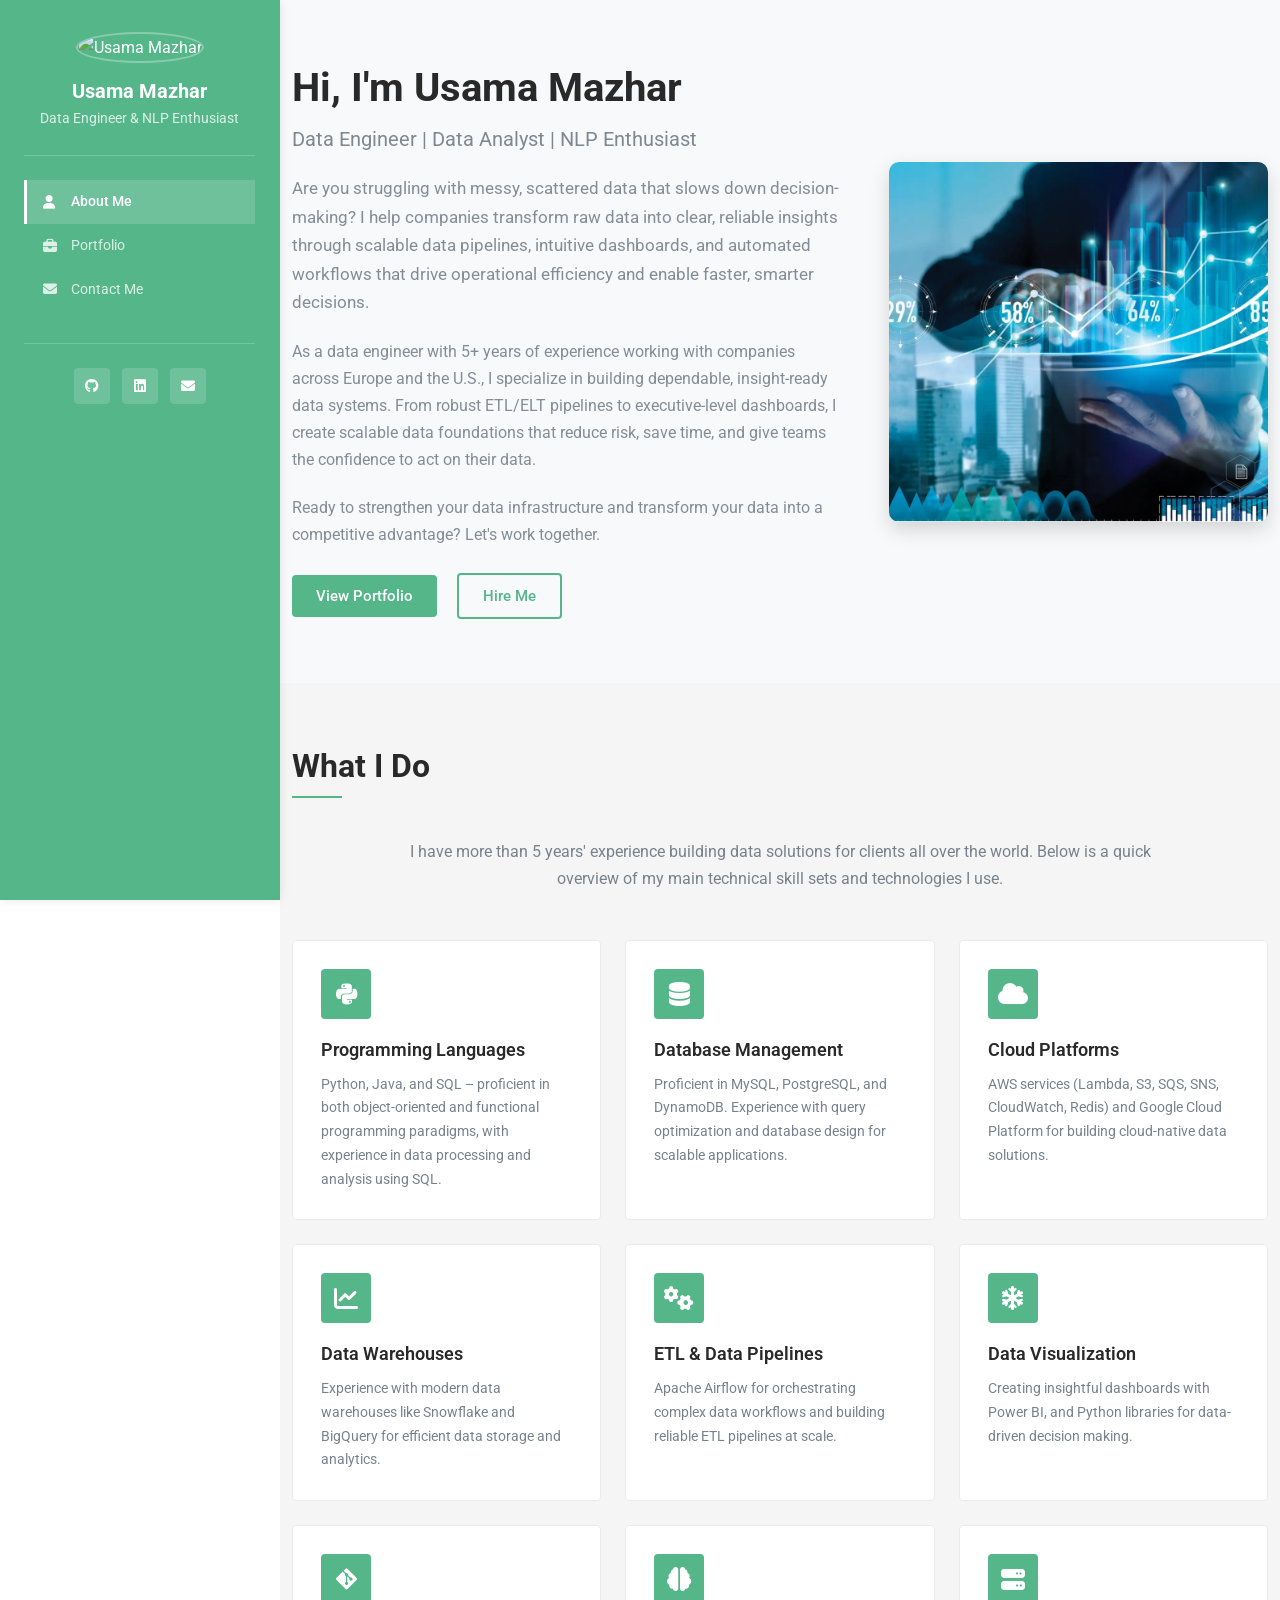
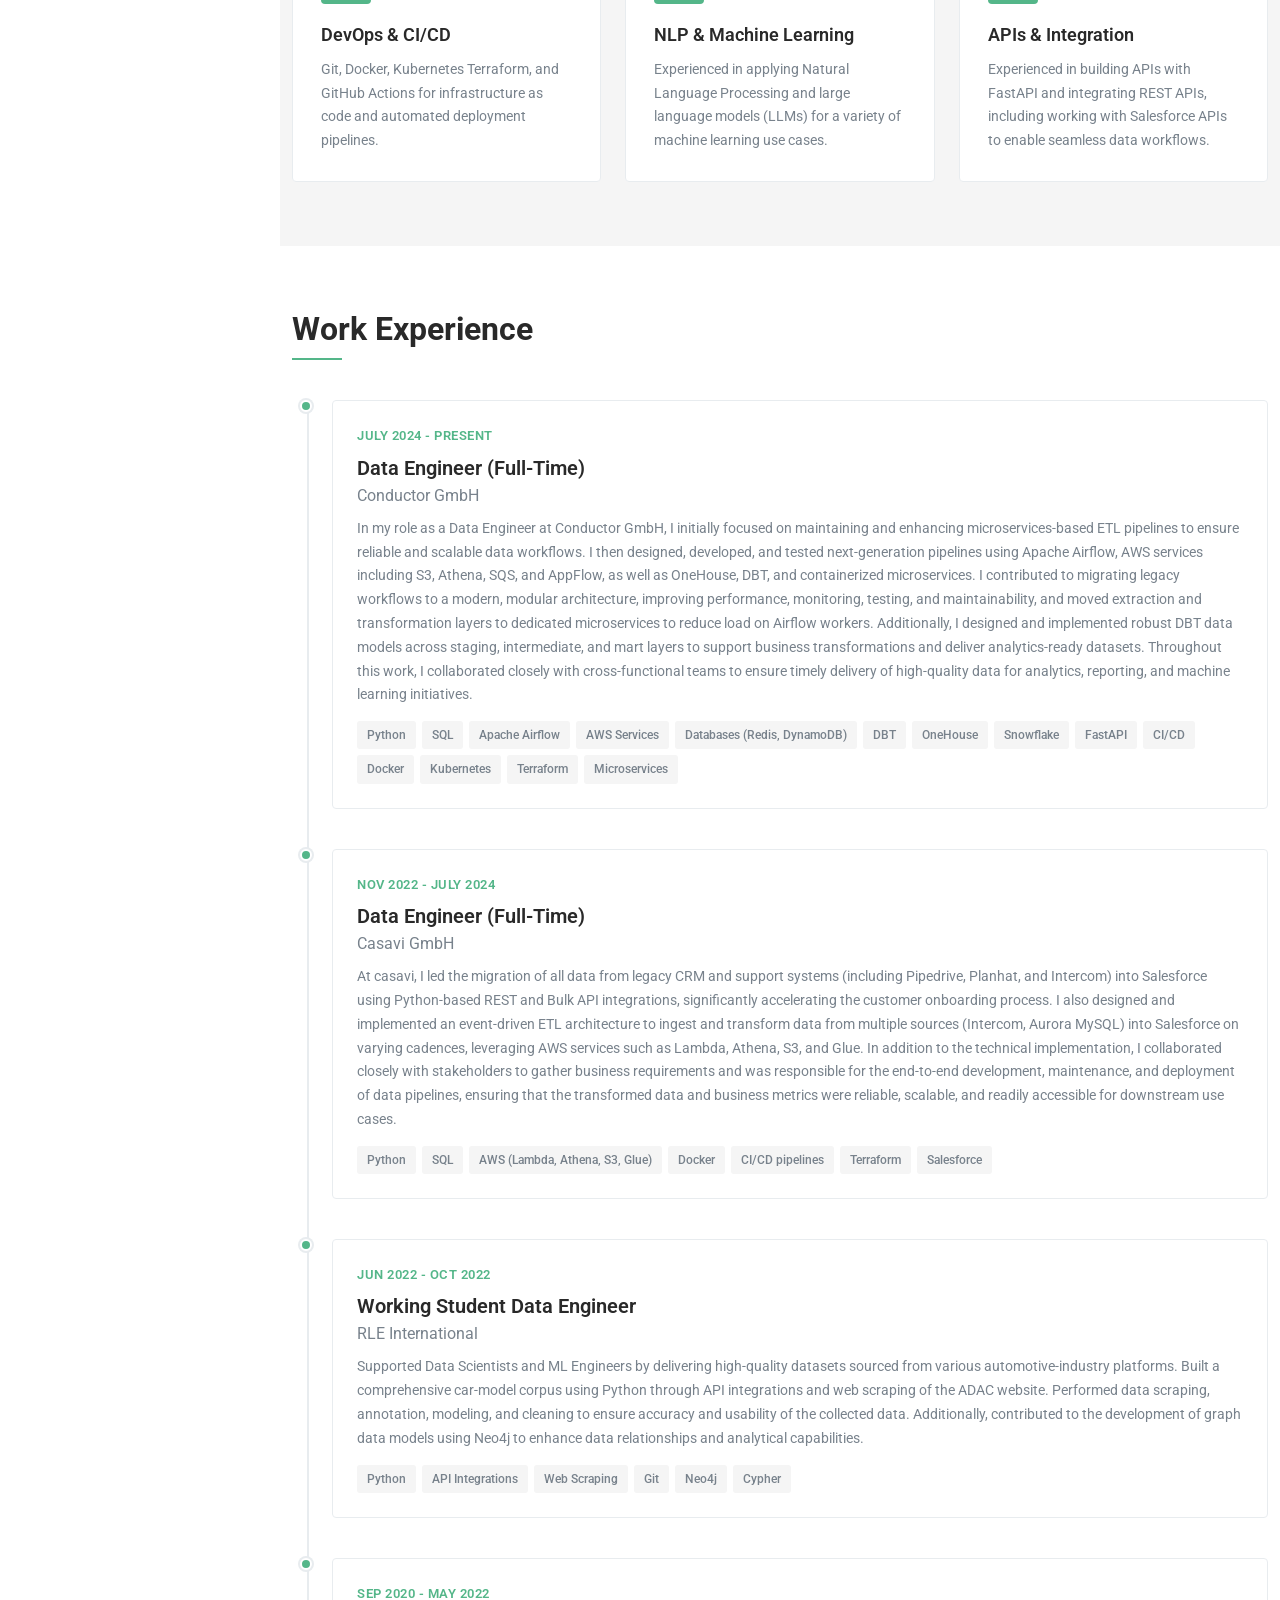
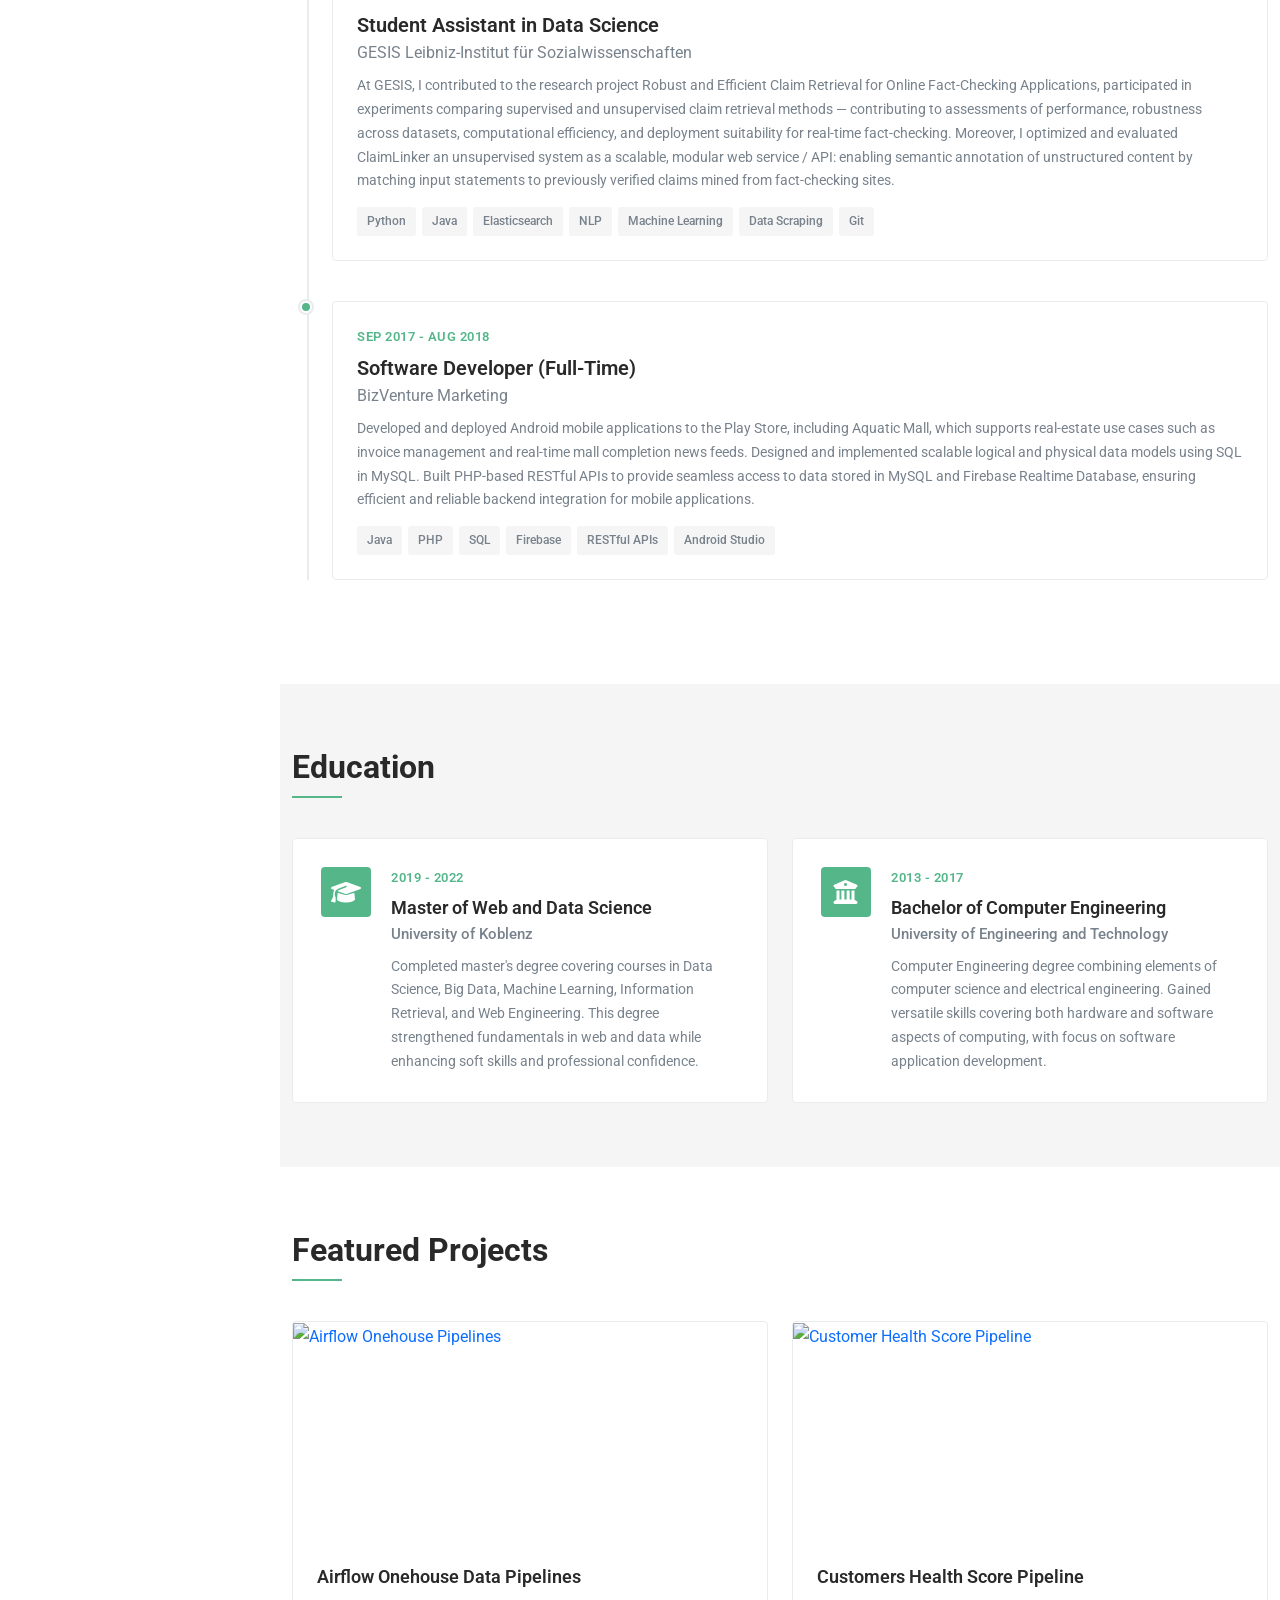
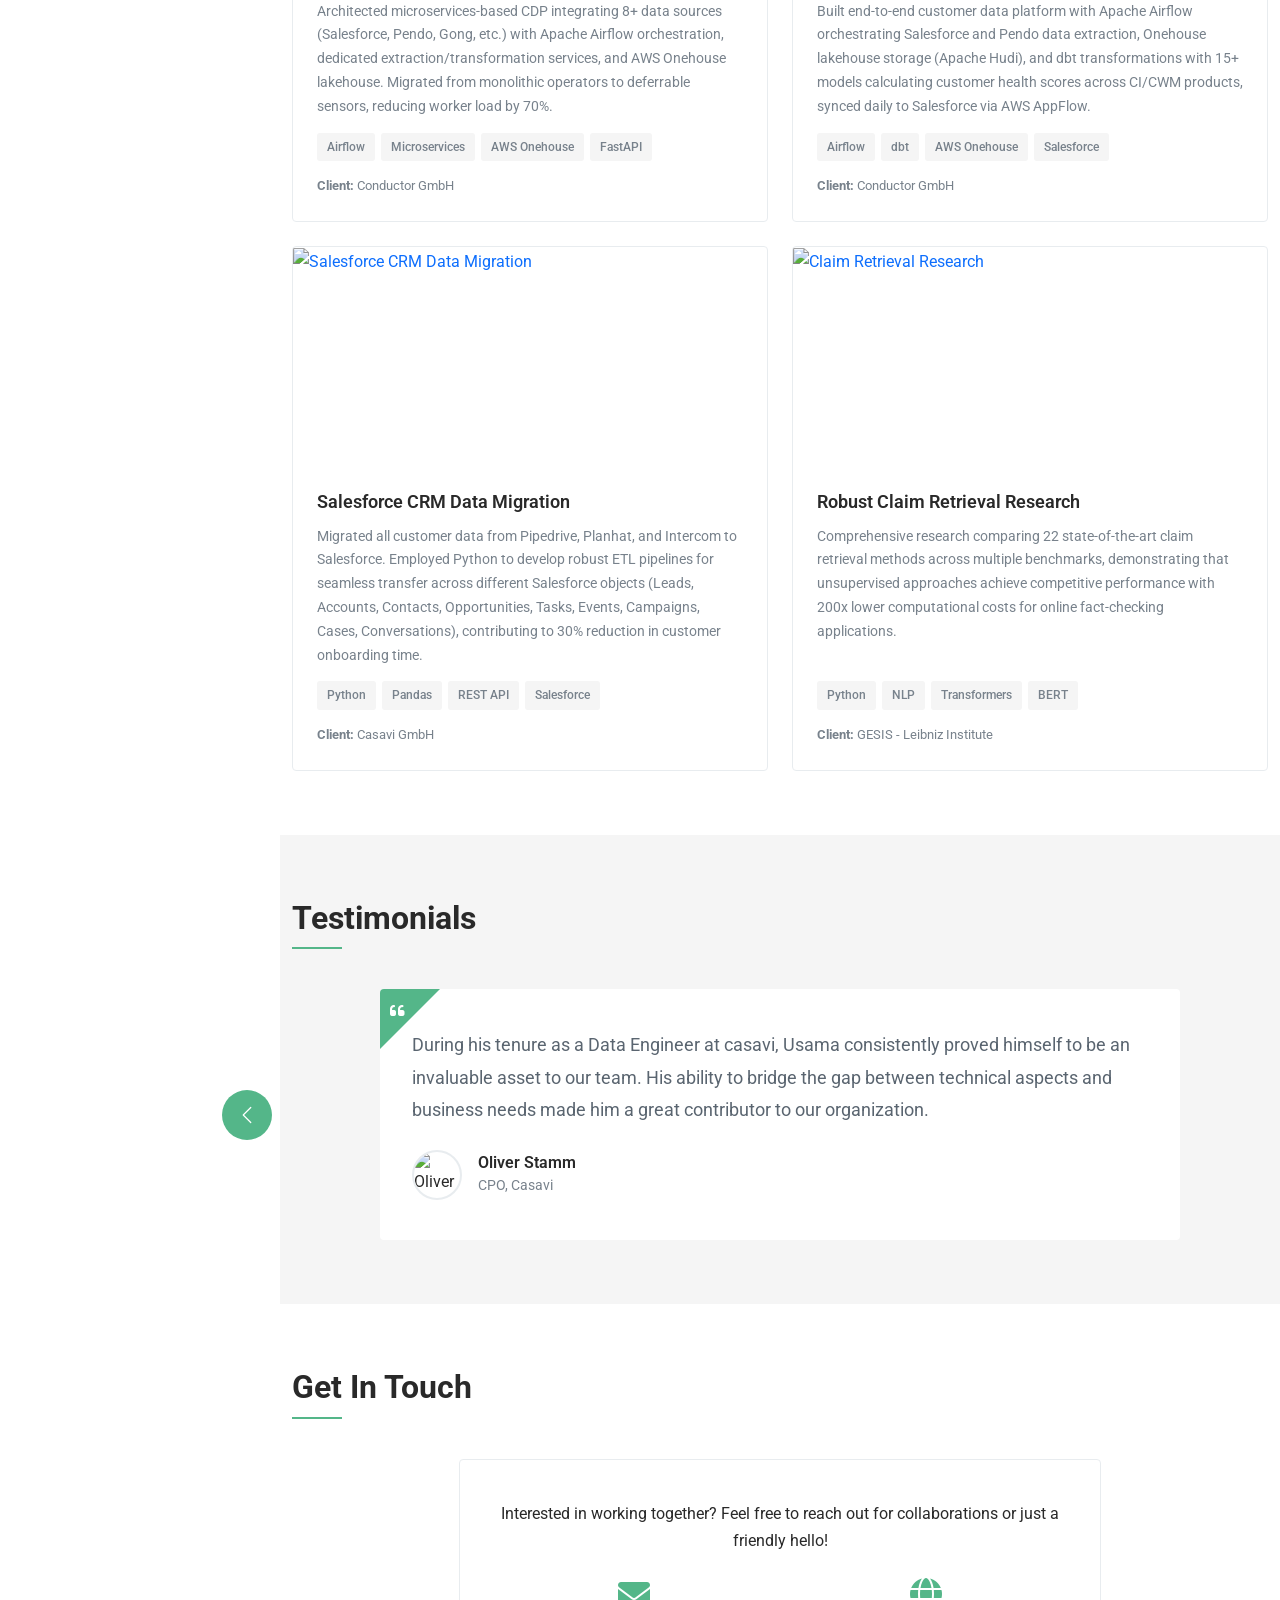
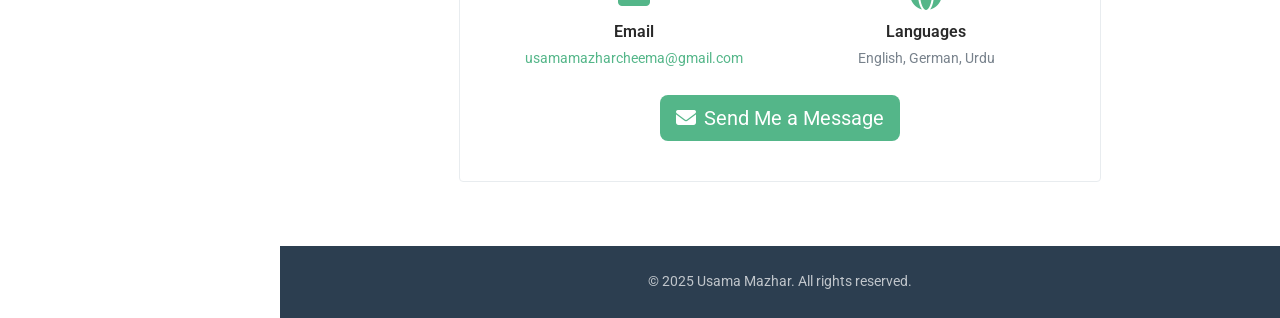
==== commit 2e1caaef: "feat: ClaimLinker Project" ====
--- a/index.html
+++ b/index.html
@@ -41,7 +41,7 @@
                             <i class="fas fa-briefcase me-2"></i>Portfolio
                         </a>
                     </li>
-                    <li class="nav-item">
+                    <li class="nav-item" style="display: none;">
                         <a class="nav-link" href="resume.html">
                             <i class="fas fa-file-alt me-2"></i>Resume
                         </a>
@@ -59,7 +59,7 @@
                     <a href="https://github.com/usamamazharcheema" target="_blank" class="social-link">
                         <i class="fab fa-github"></i>
                     </a>
-                    <a href="https://linkedin.com/in/usamamazhar" target="_blank" class="social-link">
+                    <a href="https://www.linkedin.com/in/usama-mazhar-851270149/" target="_blank" class="social-link">
                         <i class="fab fa-linkedin"></i>
                     </a>
                     <a href="mailto:usamamazharcheema@gmail.com" class="social-link">
@@ -76,32 +76,32 @@
         <!-- Hero Section -->
         <section id="hero" class="hero-section">
             <div class="container">
-                <div class="row align-items-center">
-                    <div class="col-lg-8">
+                <div class="row align-items-center g-5">
+                    <div class="col-lg-7">
                         <h1 class="hero-title">Hi, I'm Usama Mazhar</h1>
                         <h2 class="hero-subtitle">Data Engineer | Data Analyst | NLP Enthusiast</h2>
-                        <p class="hero-text">
-                            Are you struggling with messy, scattered, or unreliable data that slows down decision-making? 
-                            I help businesses transform raw, chaotic data into clear, reliable insights through scalable 
-                            data pipelines, intuitive dashboards, and automated workflows that streamline operations and drive growth.
+                        <p class="hero-text" style="font-size: 1.05rem; line-height: 1.7; margin-bottom: 1.3rem;">
+                        Are you struggling with messy, scattered data that slows down decision-making? I help companies transform 
+                        raw data into clear, reliable insights through scalable data pipelines, intuitive dashboards, and automated 
+                        workflows that drive operational efficiency and enable faster, smarter decisions.
                         </p>
-                        <p class="hero-text">
-                            As a data engineer with 5+ years of experience supporting companies across Europe and the U.S., 
-                            I specialize in turning raw data into dependable, insight-ready systems. From robust ETL/ELT pipelines 
-                            to clear, actionable dashboards, I design data foundations that grow with your business and give your 
-                            teams the clarity they need to perform at their best.
+                        <p class="hero-text" style="font-size: 1rem; line-height: 1.7; margin-bottom: 1.3rem;">
+                            As a data engineer with 5+ years of experience working with companies across Europe and the U.S., 
+                            I specialize in building dependable, insight-ready data systems. From robust ETL/ELT pipelines to 
+                            executive-level dashboards, I create scalable data foundations that reduce risk, save time, and give 
+                            teams the confidence to act on their data.
                         </p>
-                        <p class="hero-text">
-                            If you’re looking to strengthen your data infrastructure, improve analytics reliability, or 
-                            automate time-consuming processes, I can help you transform your data into a real competitive advantage.
+                        <p class="hero-text" style="font-size: 1rem; line-height: 1.7; margin-bottom: 1.5rem;">
+                            Ready to strengthen your data infrastructure and transform your data into a competitive advantage? 
+                            Let's work together.
                         </p>
                         <div class="hero-buttons">
                             <a href="projects.html" class="btn btn-primary me-3">View Portfolio</a>
                             <a href="contact.html" class="btn btn-outline-primary">Hire Me</a>
                         </div>
                     </div>
-                    <div class="col-lg-4 text-center">
-                        <img src="images/usama.jpeg" alt="Usama Mazhar" class="hero-profile-img">
+                    <div class="col-lg-5 text-center">
+                        <img src="images/data_analytic.png" alt="Data Engineering & Analytics" style="width: 100%; height: 360px; object-fit: cover; border-radius: 10px; box-shadow: 0 8px 20px rgba(0, 0, 0, 0.15);">
                     </div>
                 </div>
             </div>
@@ -112,7 +112,7 @@
             <div class="container">
                 <h2 class="section-title">What I Do</h2>
                 <p class="section-intro text-center mb-5">
-                    I have more than 3 years' experience building data solutions for clients all over the world. 
+                    I have more than 5 years' experience building data solutions for clients all over the world. 
                     Below is a quick overview of my main technical skill sets and technologies I use.
                 </p>
                 
@@ -449,10 +449,36 @@
                 <div class="row g-4">
                     <!-- Project 1 -->
                     <div class="col-lg-6">
+                        <a href="project-airflow-onehouse-pipelines.html" class="text-decoration-none">
+                            <div class="project-card">
+                                <div class="project-image">
+                                    <img src="images/project-1.jpg" alt="Airflow Onehouse Pipelines">
+                                </div>
+                                <div class="project-content">
+                                    <h4 class="project-title">Airflow Onehouse Data Pipelines</h4>
+                                    <p class="project-desc">
+                                        Architected microservices-based CDP integrating 8+ data sources (Salesforce, Pendo, Gong, etc.) 
+                                        with Apache Airflow orchestration, dedicated extraction/transformation services, and AWS Onehouse 
+                                        lakehouse. Migrated from monolithic operators to deferrable sensors, reducing worker load by 70%.
+                                    </p>
+                                    <div class="project-tech">
+                                        <span class="tech-badge">Airflow</span>
+                                        <span class="tech-badge">Microservices</span>
+                                        <span class="tech-badge">AWS Onehouse</span>
+                                        <span class="tech-badge">FastAPI</span>
+                                    </div>
+                                    <p class="project-client"><strong>Client:</strong> Conductor GmbH</p>
+                                </div>
+                            </div>
+                        </a>
+                    </div>
+                    
+                    <!-- Project 2 -->
+                    <div class="col-lg-6">
                         <a href="project-customer-health-score.html" class="text-decoration-none">
                             <div class="project-card">
                                 <div class="project-image">
-                                    <img src="images/project-1.jpg" alt="Customer Health Score Pipeline">
+                                    <img src="images/project-2.jpg" alt="Customer Health Score Pipeline">
                                 </div>
                                 <div class="project-content">
                                     <h4 class="project-title">Customers Health Score Pipeline</h4>
@@ -473,18 +499,20 @@
                         </a>
                     </div>
                     
-                    <!-- Project 2 -->
+                    <!-- Project 3 -->
                     <div class="col-lg-6">
                         <a href="project-data-migration.html" class="text-decoration-none">
                             <div class="project-card">
                                 <div class="project-image">
-                                    <img src="images/project-2.jpg" alt="Data Migration">
+                                    <img src="images/project-3.jpg" alt="Salesforce CRM Data Migration">
                                 </div>
                                 <div class="project-content">
-                                    <h4 class="project-title">One-time Data Migration</h4>
+                                    <h4 class="project-title">Salesforce CRM Data Migration</h4>
                                     <p class="project-desc">
-                                        Migration of all data from CRM and support tools (Pipedrive, Planhat, and Intercom) to 
-                                        Salesforce by building comprehensive ETL pipelines with data validation and transformation.
+                                        Migrated all customer data from Pipedrive, Planhat, and Intercom to Salesforce. 
+                                        Employed Python to develop robust ETL pipelines for seamless transfer across different Salesforce 
+                                        objects (Leads, Accounts, Contacts, Opportunities, Tasks, Events, Campaigns, Cases, Conversations), 
+                                        contributing to 30% reduction in customer onboarding time.
                                     </p>
                                     <div class="project-tech">
                                         <span class="tech-badge">Python</span>
@@ -498,49 +526,27 @@
                         </a>
                     </div>
                     
-                    <!-- Project 3 -->
-                    <div class="col-lg-6">
-                        <a href="project-etl-monitoring.html" class="text-decoration-none">
-                            <div class="project-card">
-                                <div class="project-image">
-                                    <img src="images/project-3.jpg" alt="ETL Monitoring">
-                                </div>
-                                <div class="project-content">
-                                    <h4 class="project-title">ETL Processes Monitoring</h4>
-                                    <p class="project-desc">
-                                        Monitored the status of 6000+ running ETL processes by building automated dashboards. 
-                                        Implemented real-time alerts and performance metrics for data pipeline health.
-                                    </p>
-                                    <div class="project-tech">
-                                        <span class="tech-badge">SQL</span>
-                                        <span class="tech-badge">MySQL</span>
-                                        <span class="tech-badge">Power BI</span>
-                                    </div>
-                                    <p class="project-client"><strong>Client:</strong> Internal Project</p>
-                                </div>
-                            </div>
-                        </a>
-                    </div>
-                    
                     <!-- Project 4 -->
                     <div class="col-lg-6">
                         <a href="project-claimlinker.html" class="text-decoration-none">
                             <div class="project-card">
                                 <div class="project-image">
-                                    <img src="images/project-4.jpg" alt="ClaimLinker">
+                                    <img src="images/project-4.jpg" alt="Claim Retrieval Research">
                                 </div>
                                 <div class="project-content">
-                                    <h4 class="project-title">ClaimLinker</h4>
+                                    <h4 class="project-title">Robust Claim Retrieval Research</h4>
                                     <p class="project-desc">
-                                        Linked text to a Knowledge Graph of fact-checked claims with an unsupervised approach by 
-                                        taking the average of eight textual similarity measures and elastic score to rank results.
+                                        Comprehensive research comparing 22 state-of-the-art claim retrieval methods across multiple 
+                                        benchmarks, demonstrating that unsupervised approaches achieve competitive performance with 
+                                        200x lower computational costs for online fact-checking applications.
                                     </p>
                                     <div class="project-tech">
-                                        <span class="tech-badge">Java</span>
+                                        <span class="tech-badge">Python</span>
                                         <span class="tech-badge">NLP</span>
-                                        <span class="tech-badge">Elasticsearch</span>
-                                    </div>
-                                    <p class="project-client"><strong>Client:</strong> Research Project</p>
+                                        <span class="tech-badge">Transformers</span>
+                                        <span class="tech-badge">BERT</span>
+                                    </div>
+                                    <p class="project-client"><strong>Client:</strong> GESIS - Leibniz Institute</p>
                                 </div>
                             </div>
                         </a>
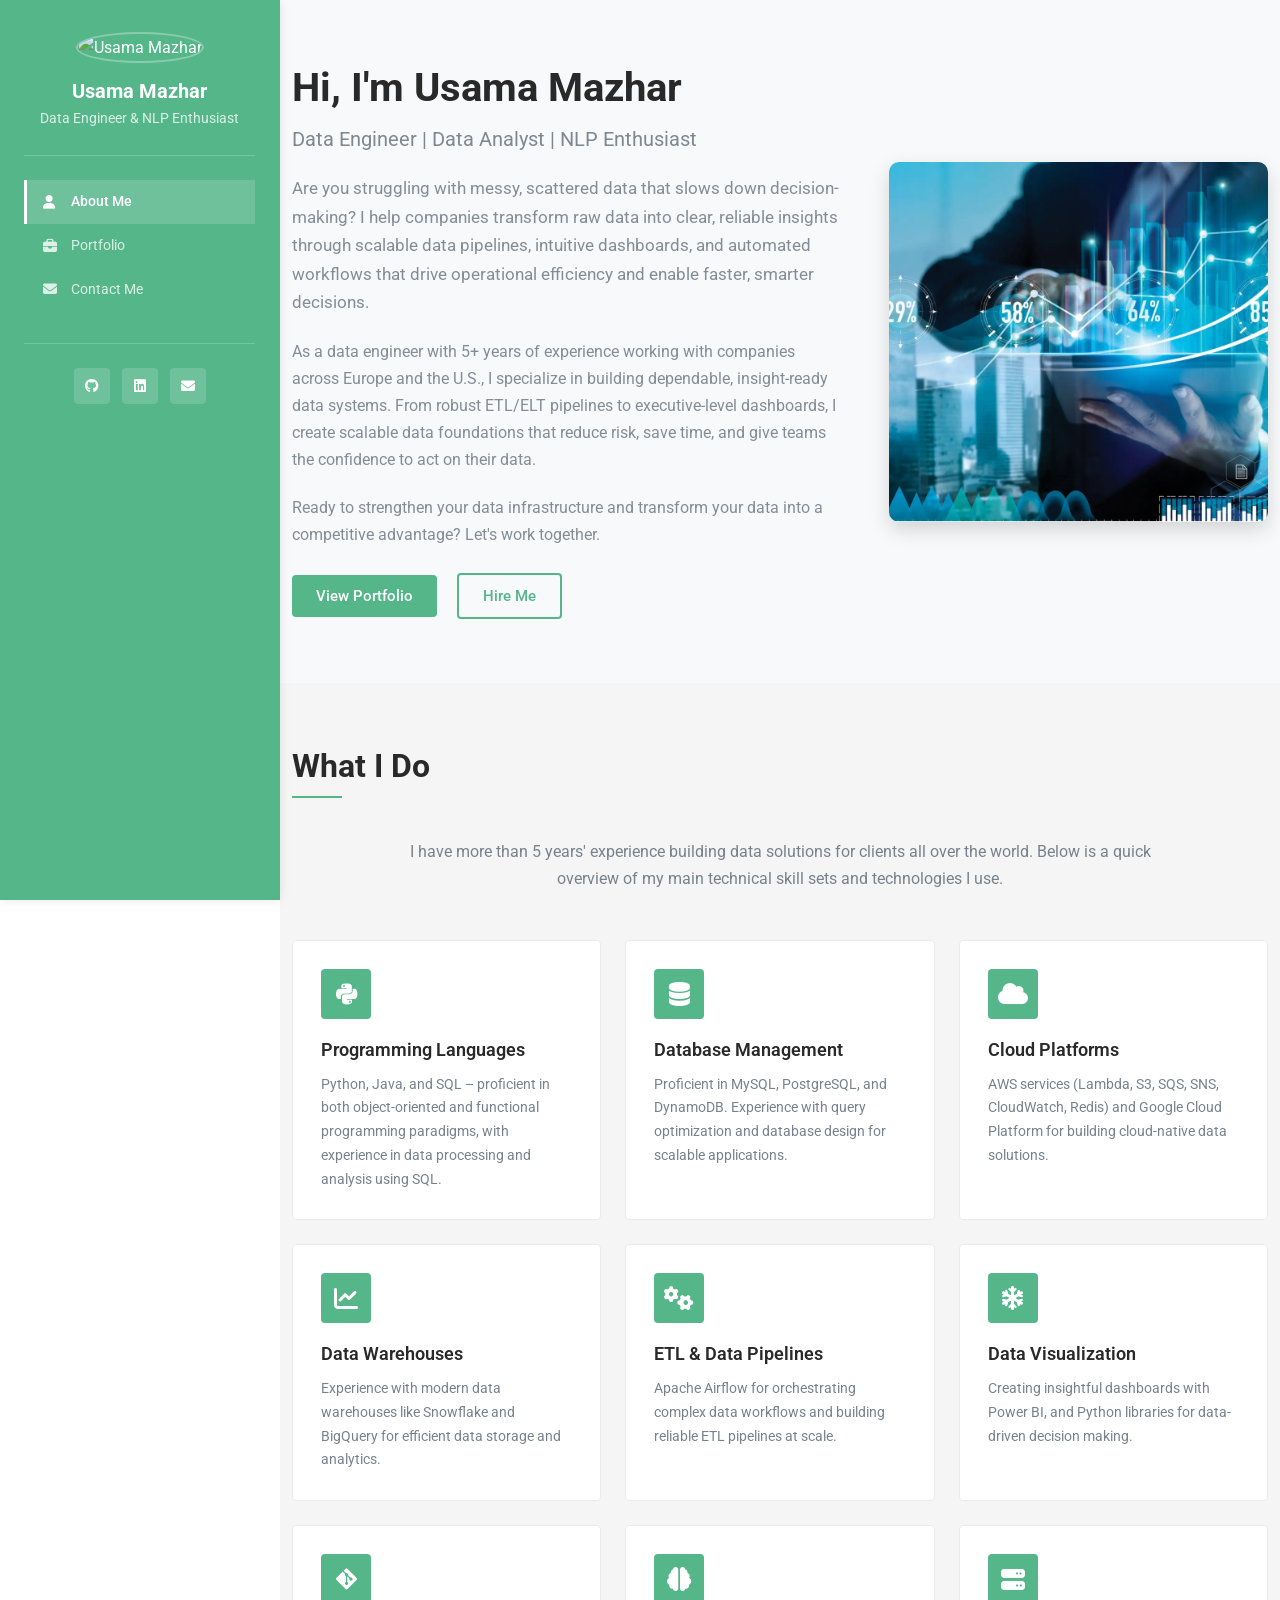
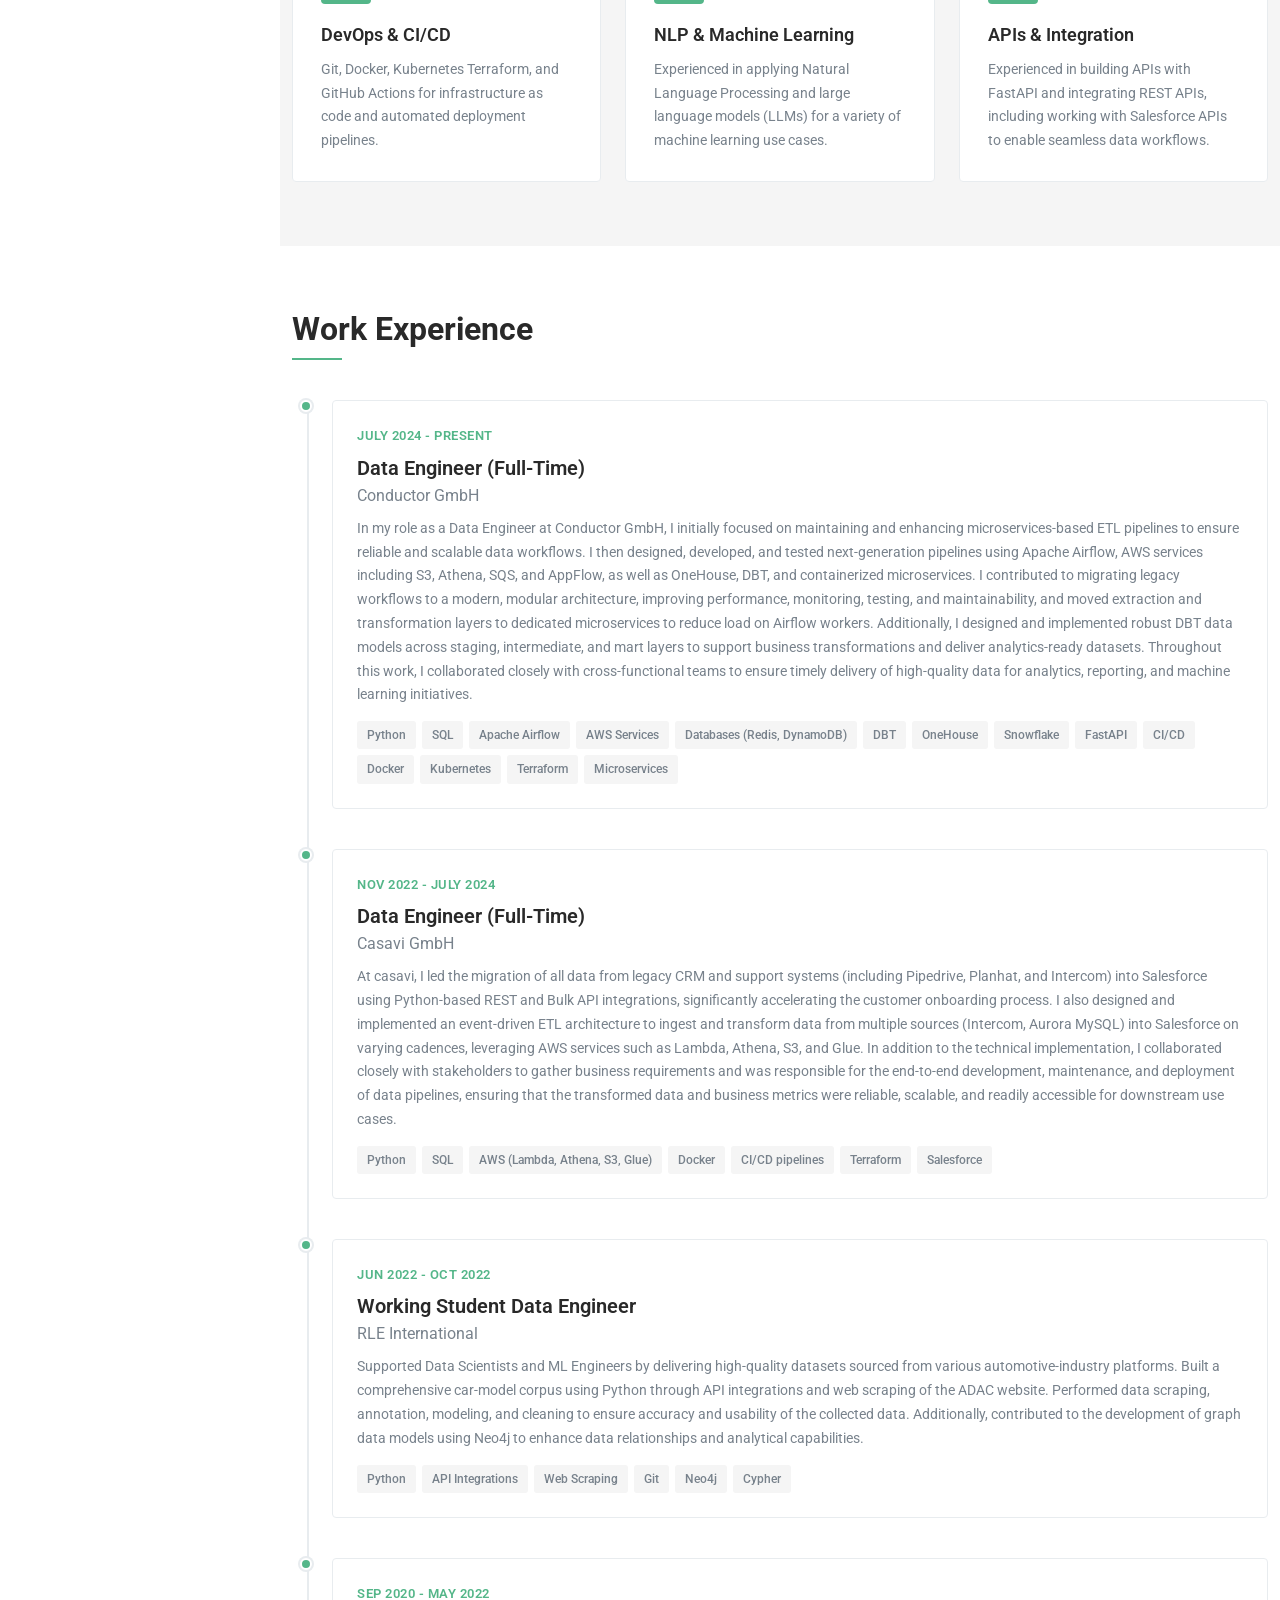
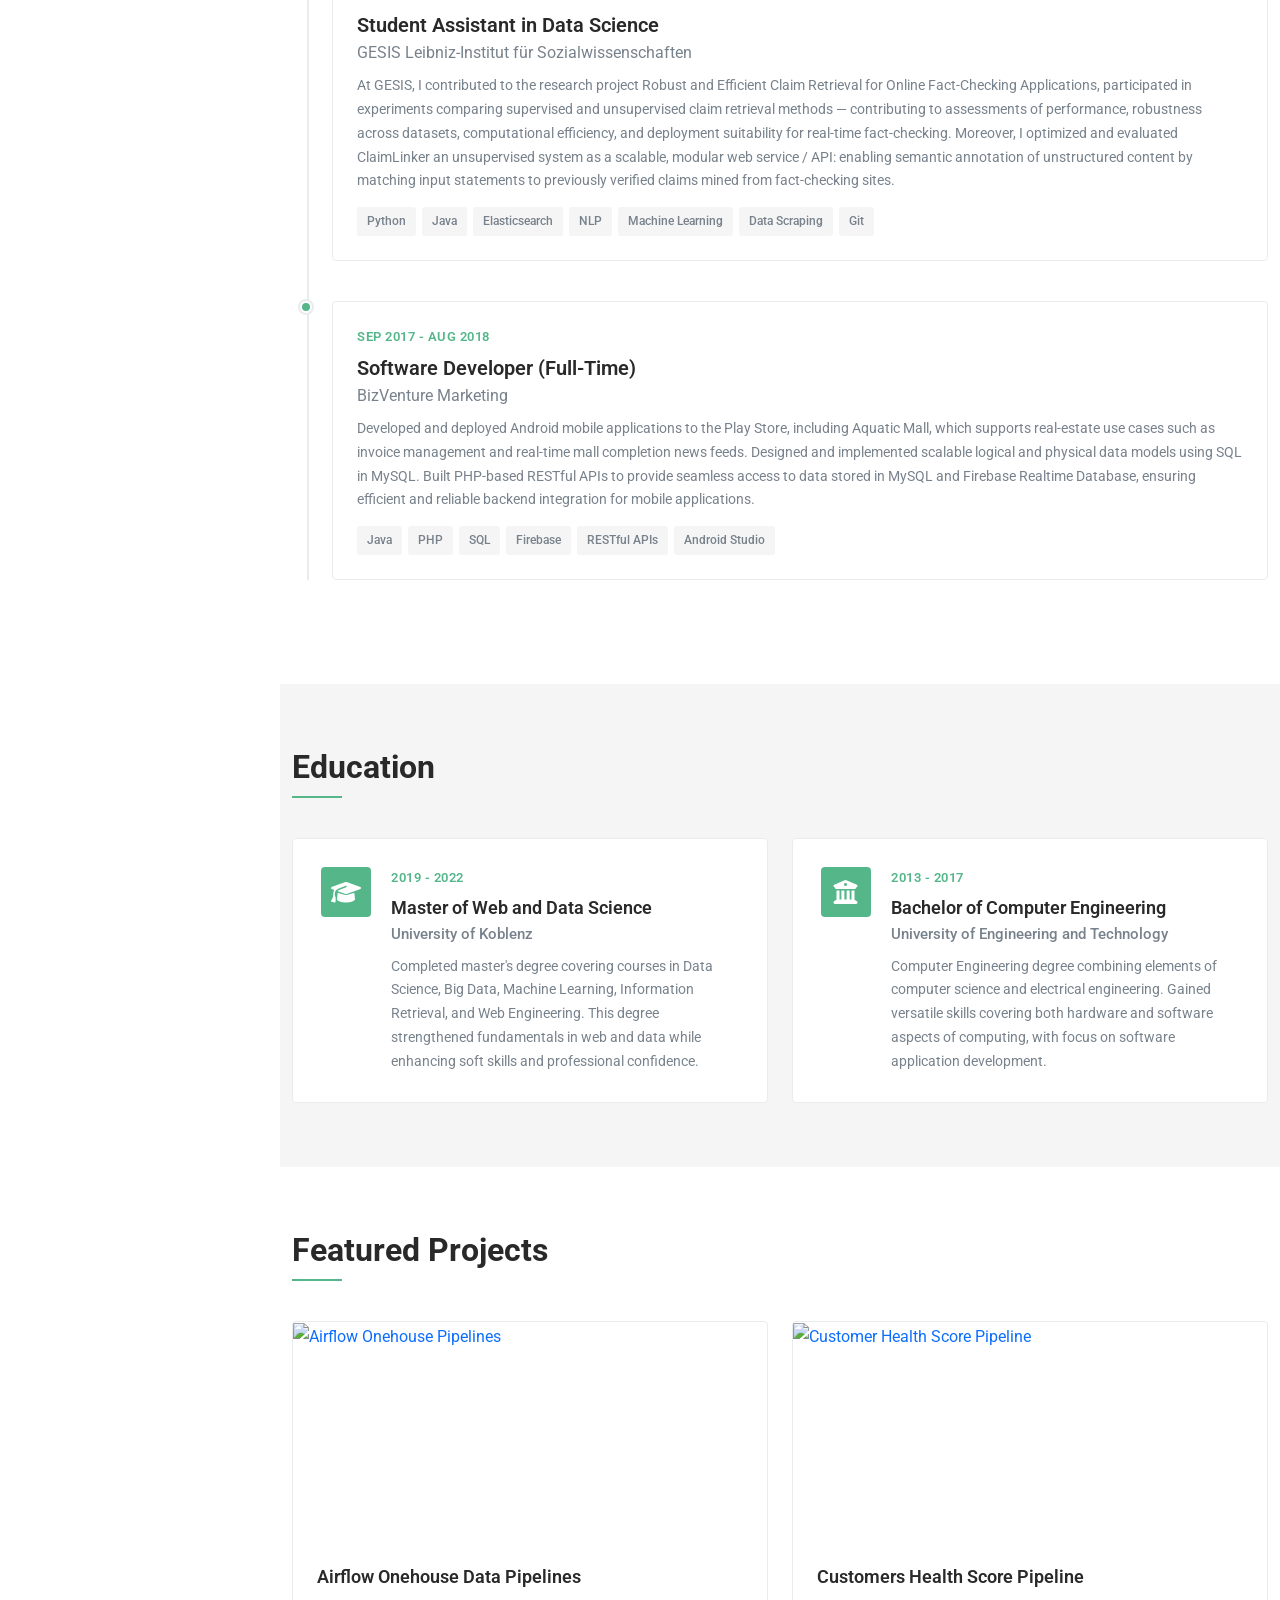
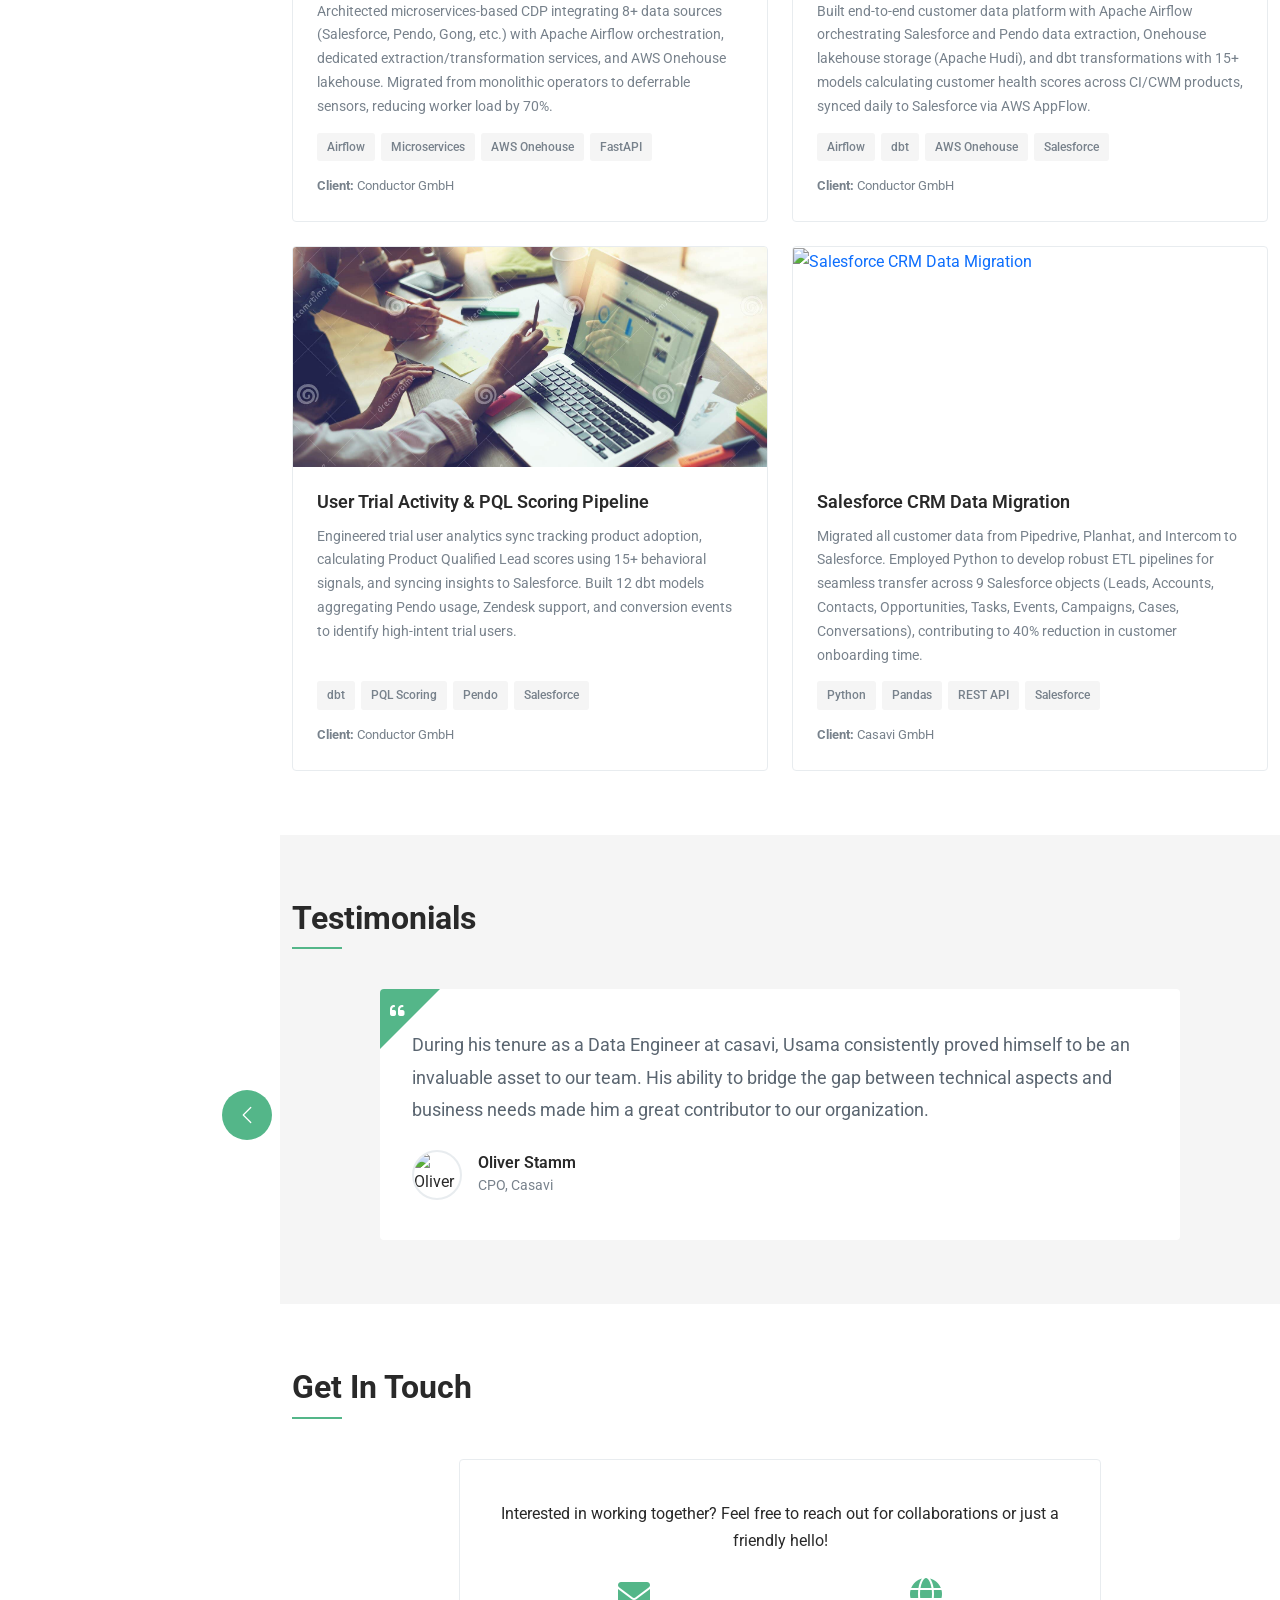
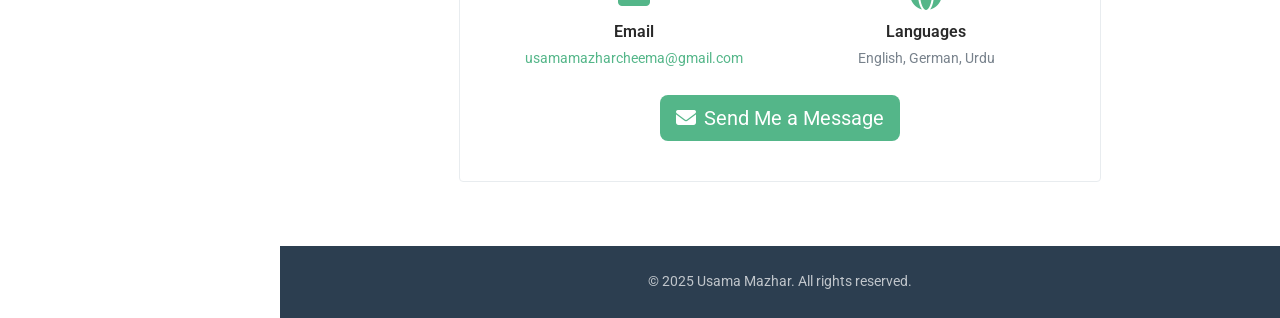
==== commit 2e5e02ee: "feat: user_trial_activity project" ====
--- a/index.html
+++ b/index.html
@@ -501,6 +501,32 @@
                     
                     <!-- Project 3 -->
                     <div class="col-lg-6">
+                        <a href="project-user-trial-activity.html" class="text-decoration-none">
+                            <div class="project-card">
+                                <div class="project-image">
+                                    <img src="images/project-5.jpg" alt="User Trial Activity Pipeline">
+                                </div>
+                                <div class="project-content">
+                                    <h4 class="project-title">User Trial Activity & PQL Scoring Pipeline</h4>
+                                    <p class="project-desc">
+                                        Engineered trial user analytics sync tracking product adoption, calculating Product Qualified Lead 
+                                        scores using 15+ behavioral signals, and syncing insights to Salesforce. Built 12 dbt models aggregating 
+                                        Pendo usage, Zendesk support, and conversion events to identify high-intent trial users.
+                                    </p>
+                                    <div class="project-tech">
+                                        <span class="tech-badge">dbt</span>
+                                        <span class="tech-badge">PQL Scoring</span>
+                                        <span class="tech-badge">Pendo</span>
+                                        <span class="tech-badge">Salesforce</span>
+                                    </div>
+                                    <p class="project-client"><strong>Client:</strong> Conductor GmbH</p>
+                                </div>
+                            </div>
+                        </a>
+                    </div>
+                    
+                    <!-- Project 4 -->
+                    <div class="col-lg-6">
                         <a href="project-data-migration.html" class="text-decoration-none">
                             <div class="project-card">
                                 <div class="project-image">
@@ -510,9 +536,9 @@
                                     <h4 class="project-title">Salesforce CRM Data Migration</h4>
                                     <p class="project-desc">
                                         Migrated all customer data from Pipedrive, Planhat, and Intercom to Salesforce. 
-                                        Employed Python to develop robust ETL pipelines for seamless transfer across different Salesforce 
+                                        Employed Python to develop robust ETL pipelines for seamless transfer across 9 Salesforce 
                                         objects (Leads, Accounts, Contacts, Opportunities, Tasks, Events, Campaigns, Cases, Conversations), 
-                                        contributing to 30% reduction in customer onboarding time.
+                                        contributing to 40% reduction in customer onboarding time.
                                     </p>
                                     <div class="project-tech">
                                         <span class="tech-badge">Python</span>
@@ -521,32 +547,6 @@
                                         <span class="tech-badge">Salesforce</span>
                                     </div>
                                     <p class="project-client"><strong>Client:</strong> Casavi GmbH</p>
-                                </div>
-                            </div>
-                        </a>
-                    </div>
-                    
-                    <!-- Project 4 -->
-                    <div class="col-lg-6">
-                        <a href="project-claimlinker.html" class="text-decoration-none">
-                            <div class="project-card">
-                                <div class="project-image">
-                                    <img src="images/project-4.jpg" alt="Claim Retrieval Research">
-                                </div>
-                                <div class="project-content">
-                                    <h4 class="project-title">Robust Claim Retrieval Research</h4>
-                                    <p class="project-desc">
-                                        Comprehensive research comparing 22 state-of-the-art claim retrieval methods across multiple 
-                                        benchmarks, demonstrating that unsupervised approaches achieve competitive performance with 
-                                        200x lower computational costs for online fact-checking applications.
-                                    </p>
-                                    <div class="project-tech">
-                                        <span class="tech-badge">Python</span>
-                                        <span class="tech-badge">NLP</span>
-                                        <span class="tech-badge">Transformers</span>
-                                        <span class="tech-badge">BERT</span>
-                                    </div>
-                                    <p class="project-client"><strong>Client:</strong> GESIS - Leibniz Institute</p>
                                 </div>
                             </div>
                         </a>
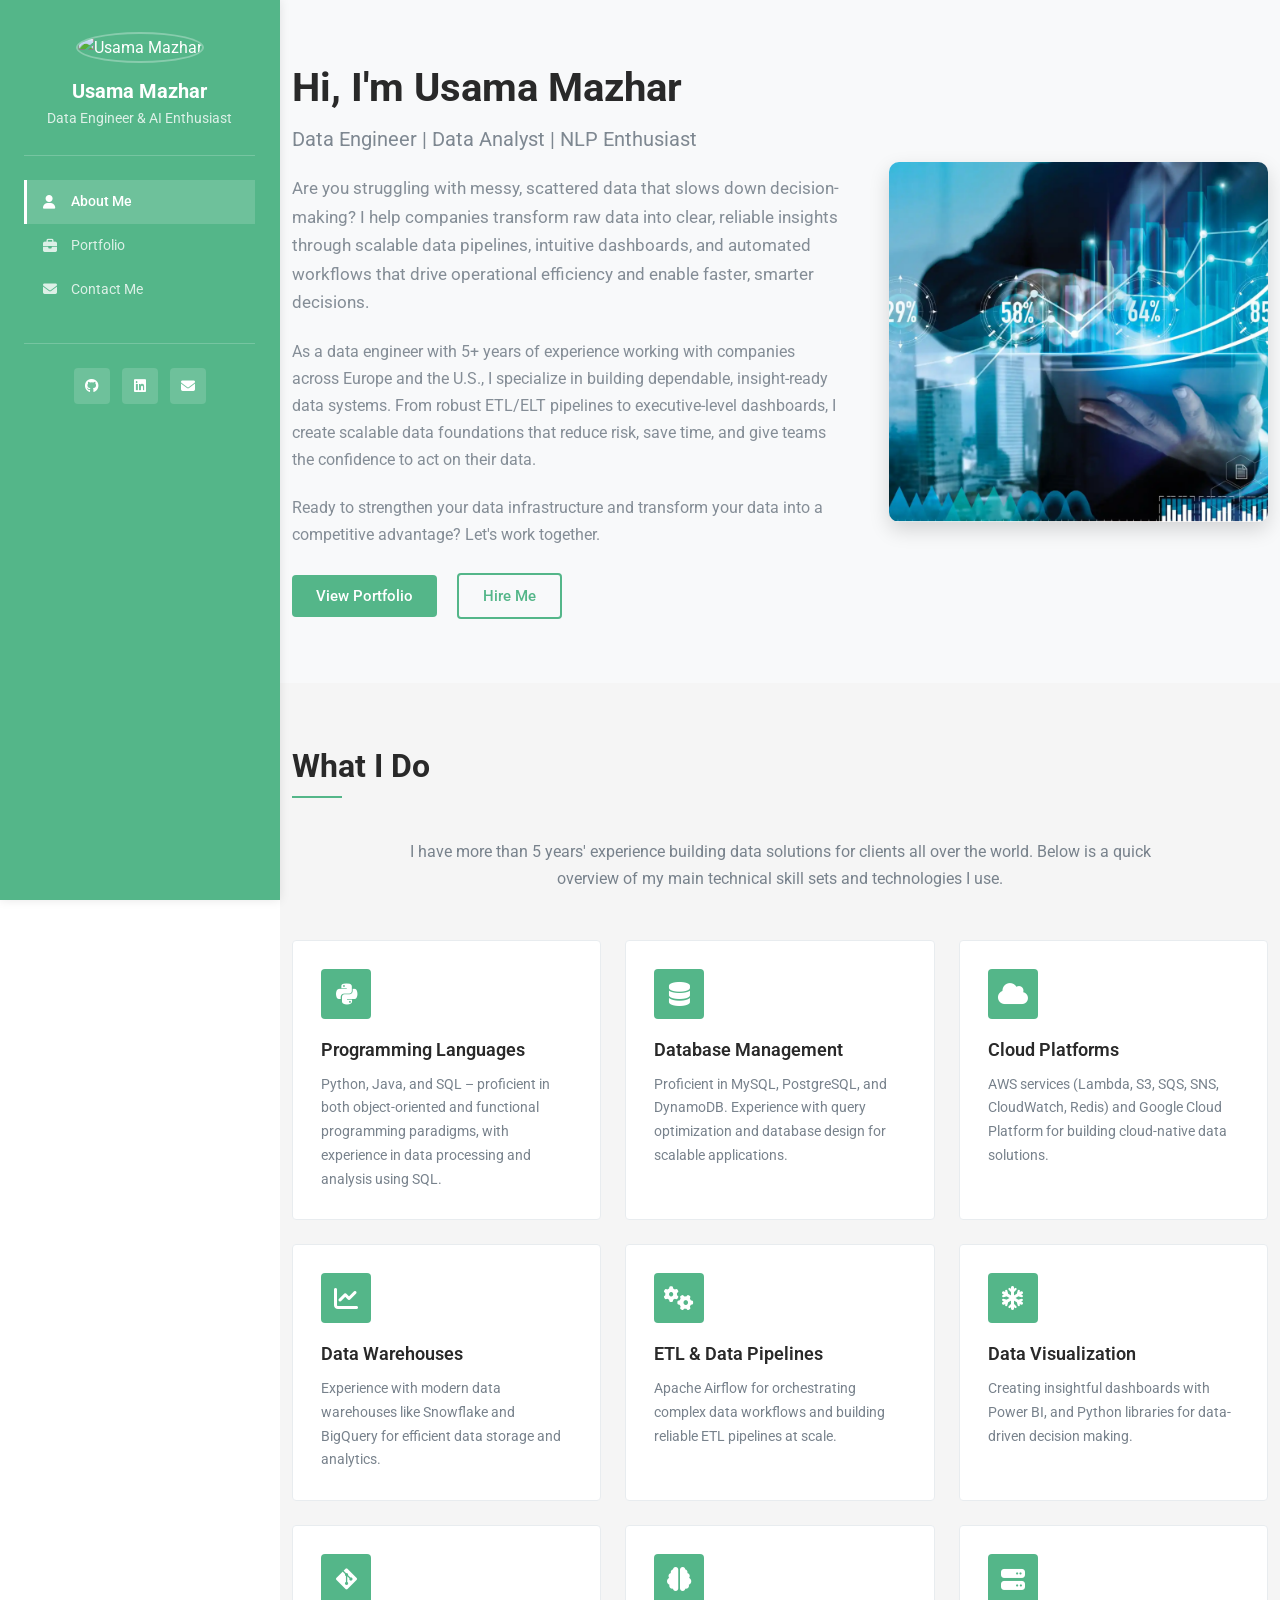
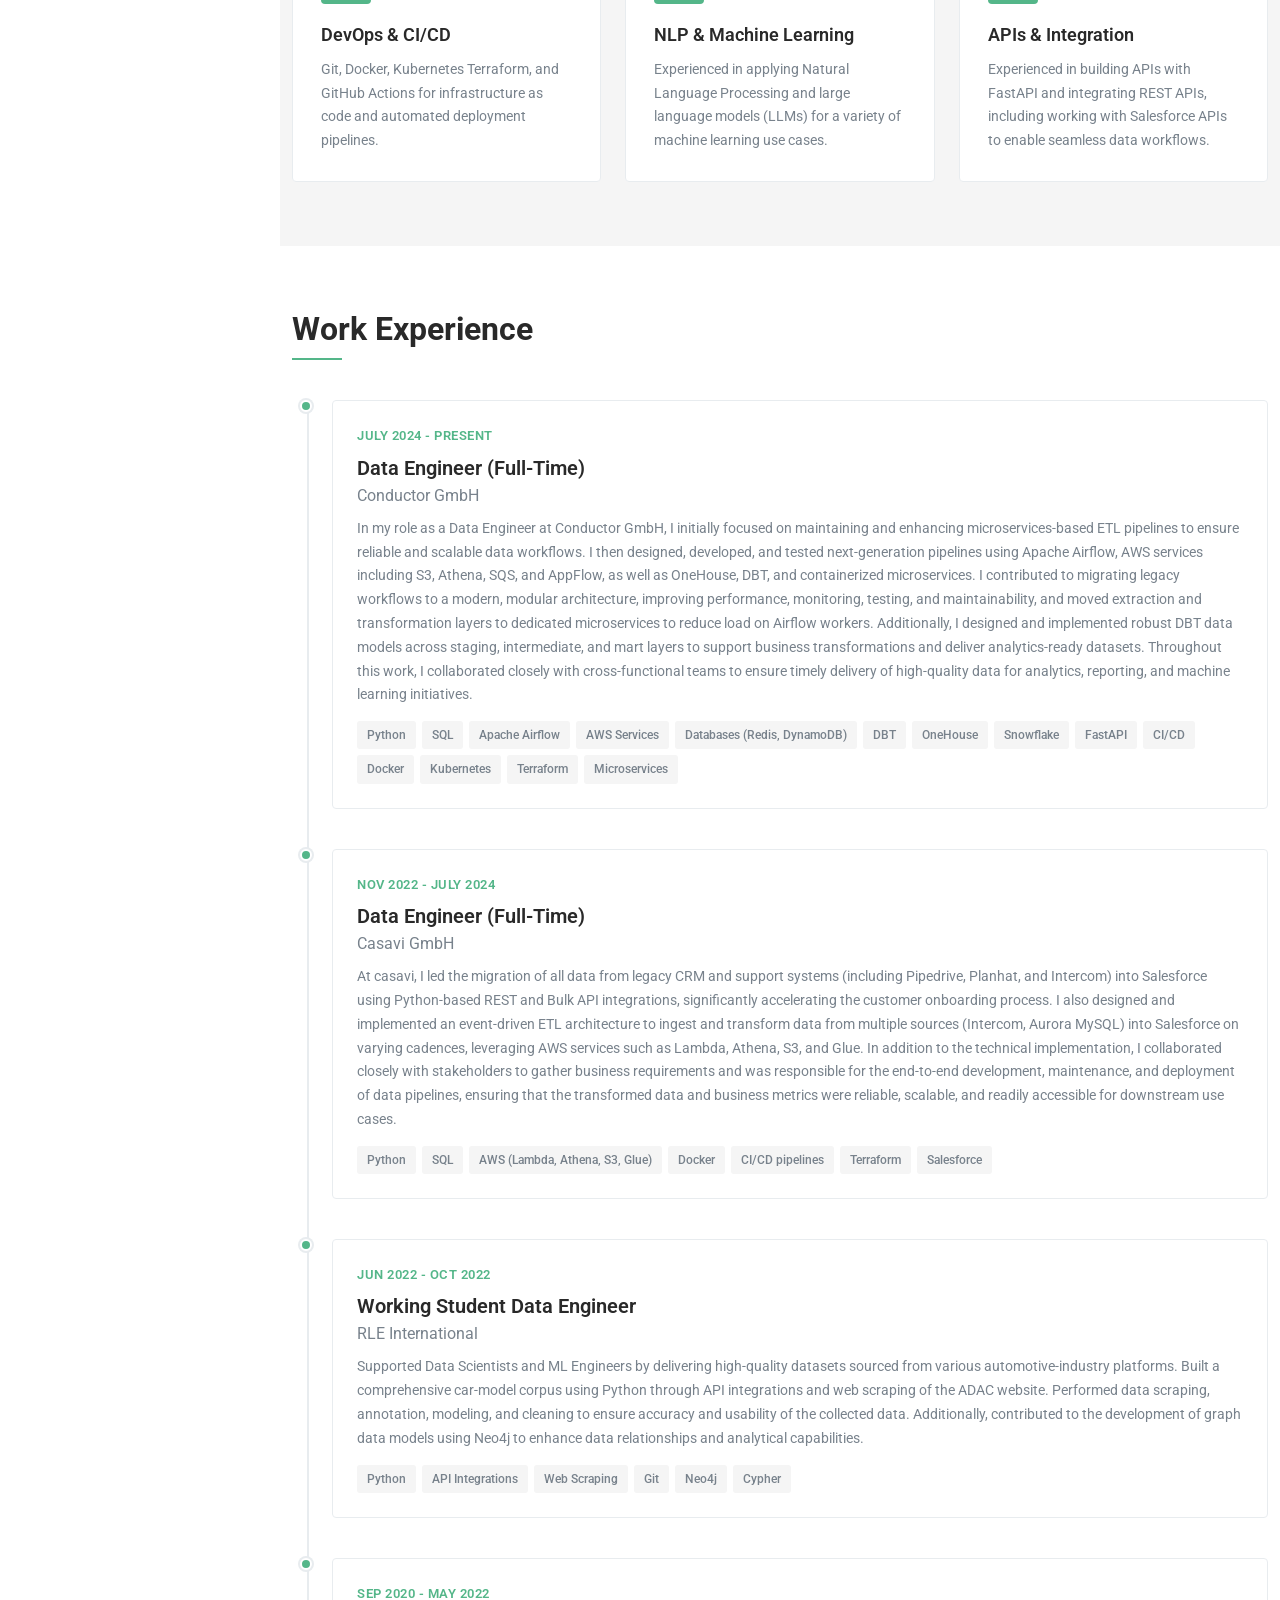
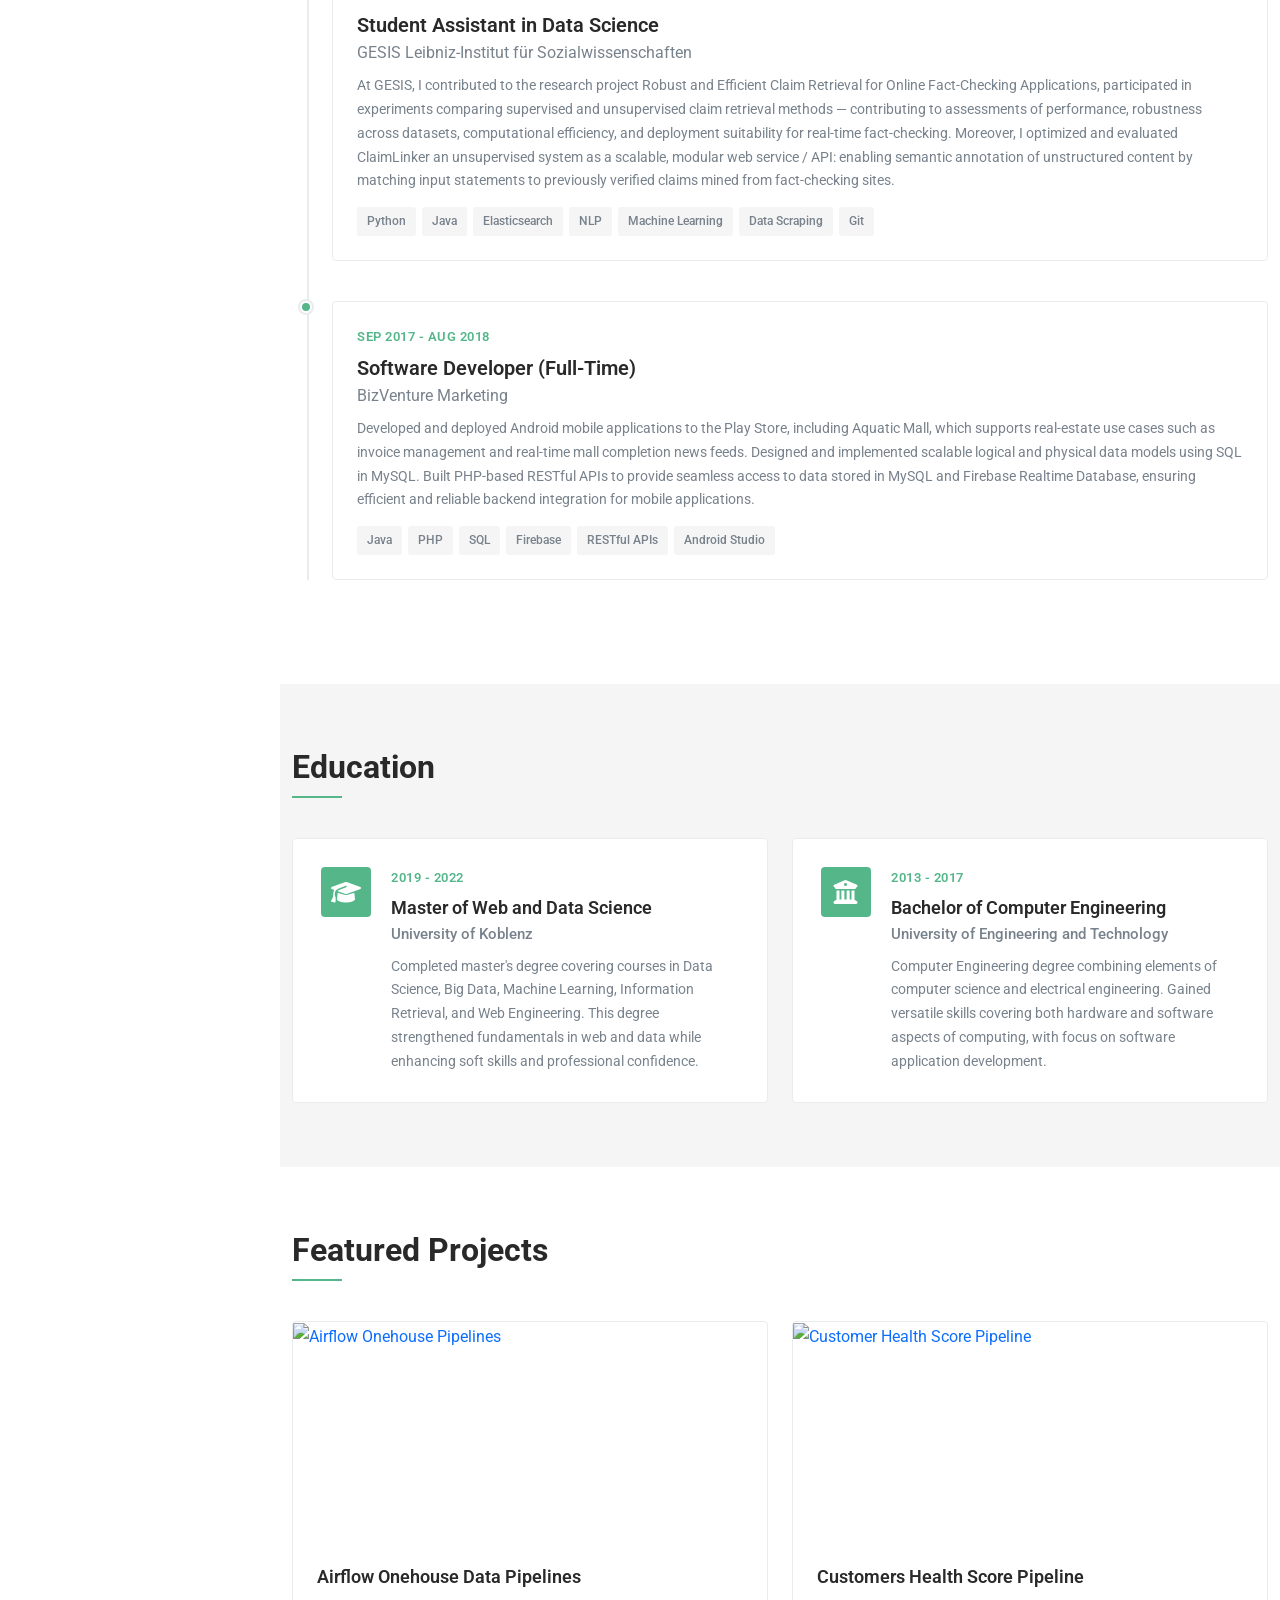
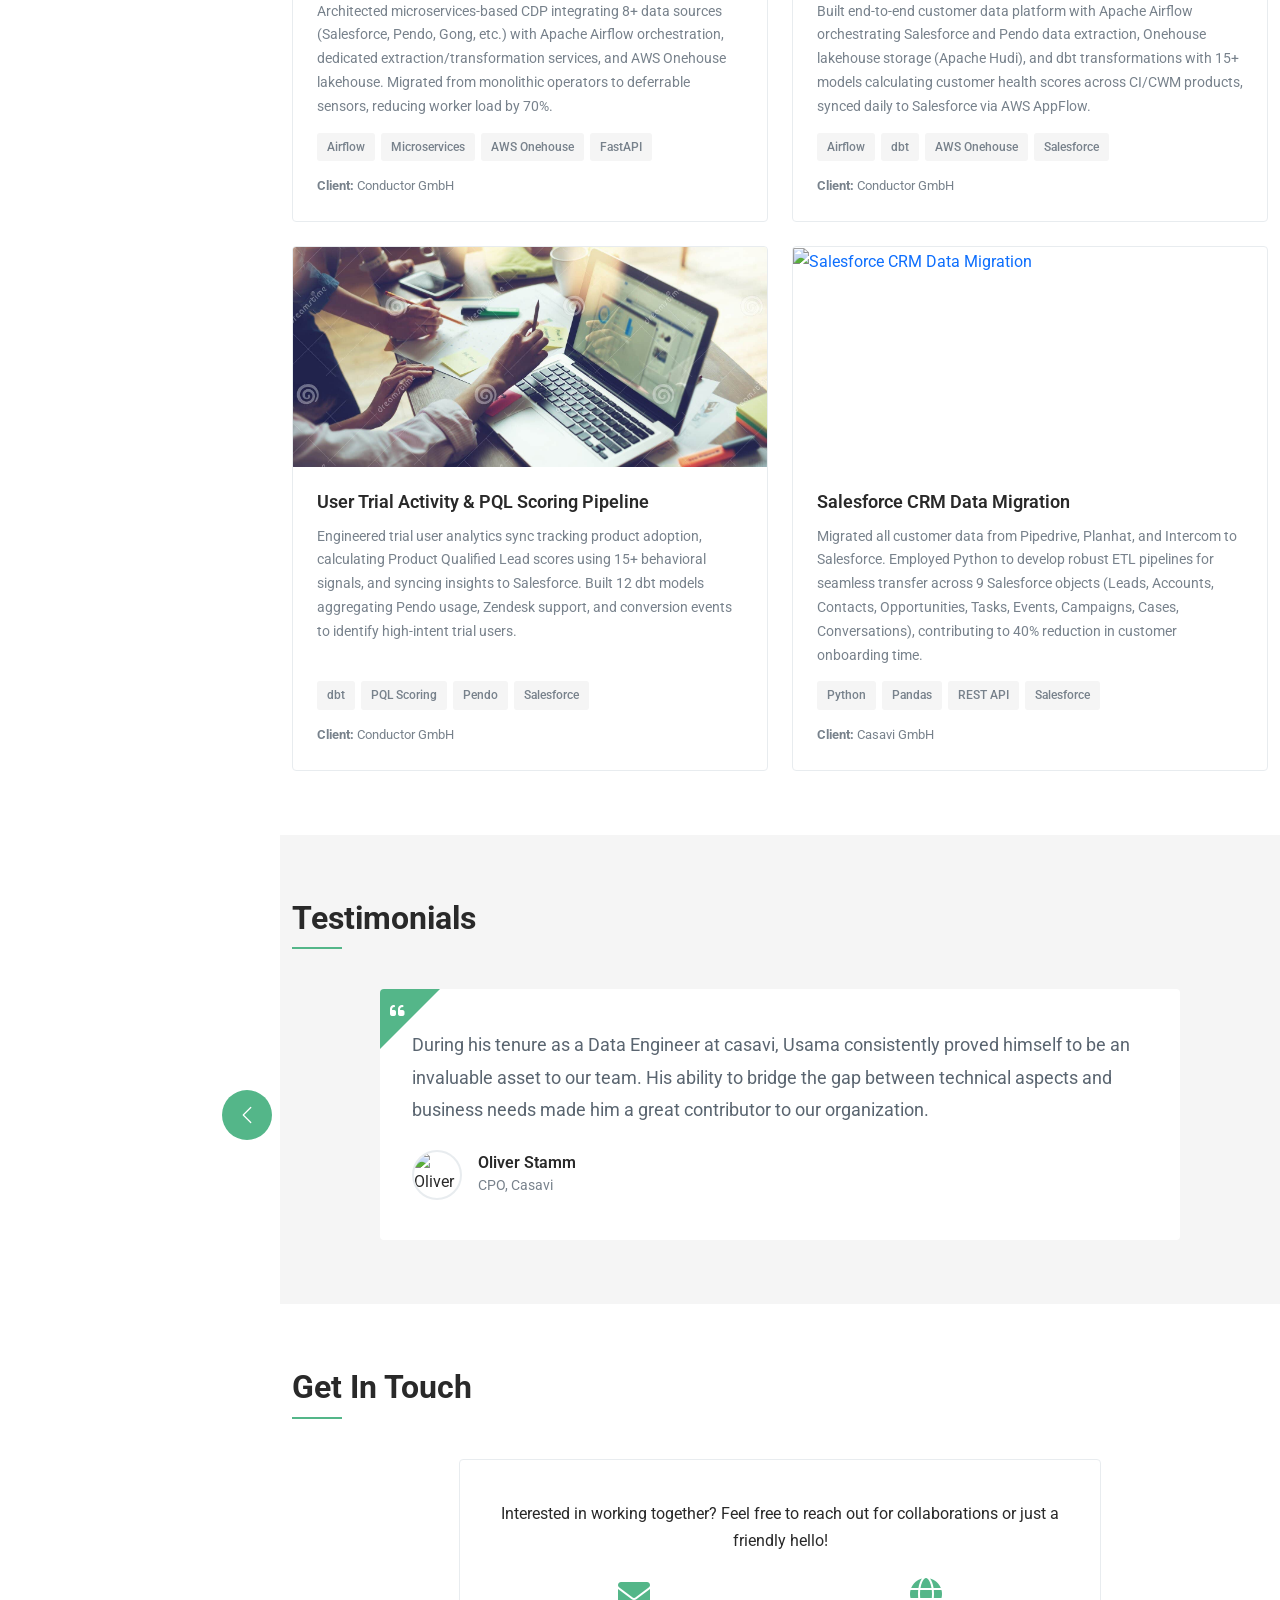
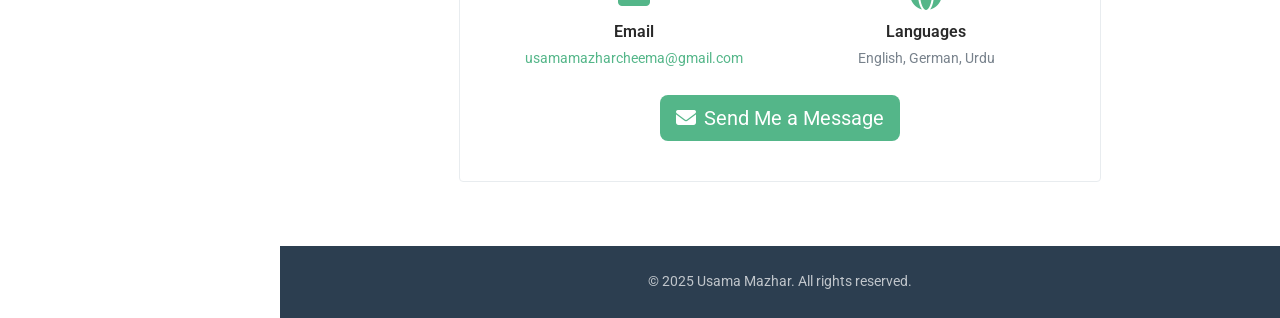
==== commit 8fe0f165: "feat: Data Scraping Project" ====
--- a/index.html
+++ b/index.html
@@ -26,7 +26,7 @@
             <div class="profile-section text-center">
                 <img src="images/usama.jpeg" alt="Usama Mazhar" class="profile-img mb-3">
                 <h1 class="profile-name">Usama Mazhar</h1>
-                <p class="profile-tagline">Data Engineer & NLP Enthusiast</p>
+                <p class="profile-tagline">Data Engineer & AI Enthusiast</p>
             </div>
             
             <nav class="sidebar-nav">
